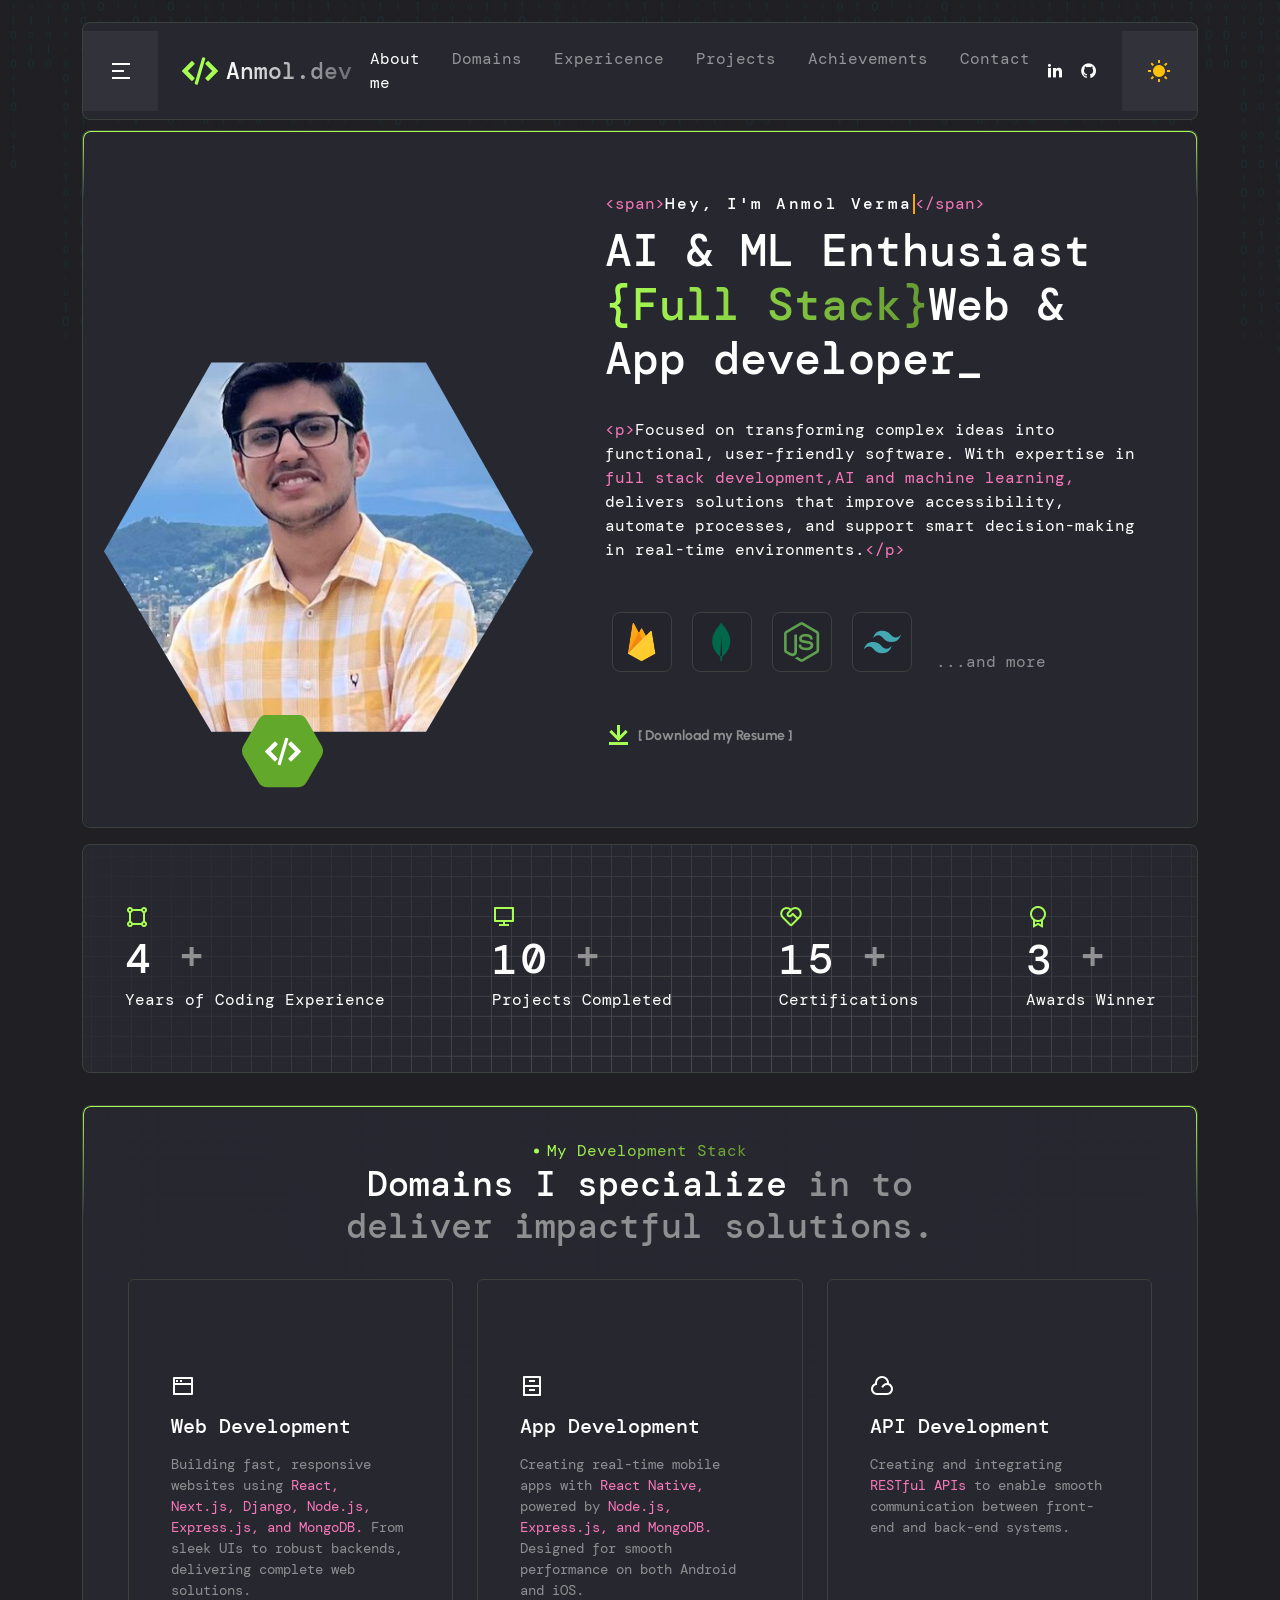
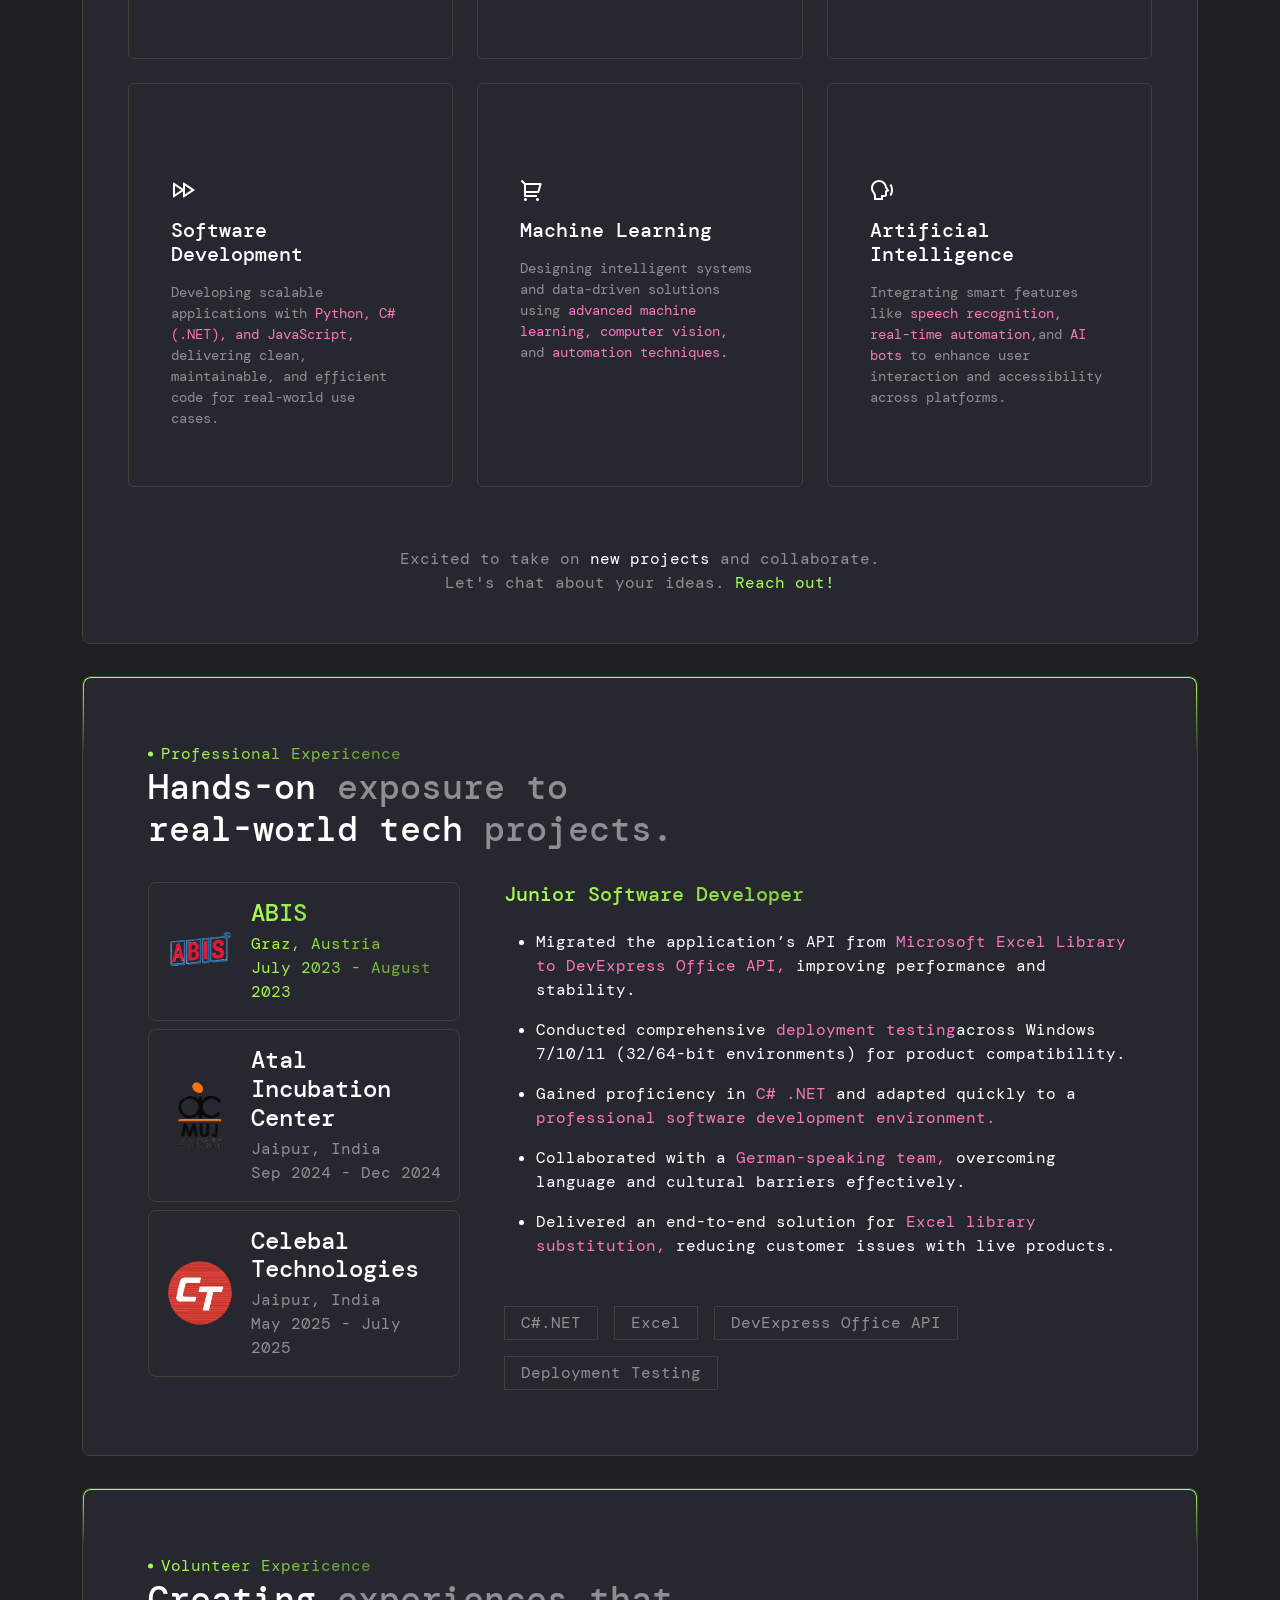
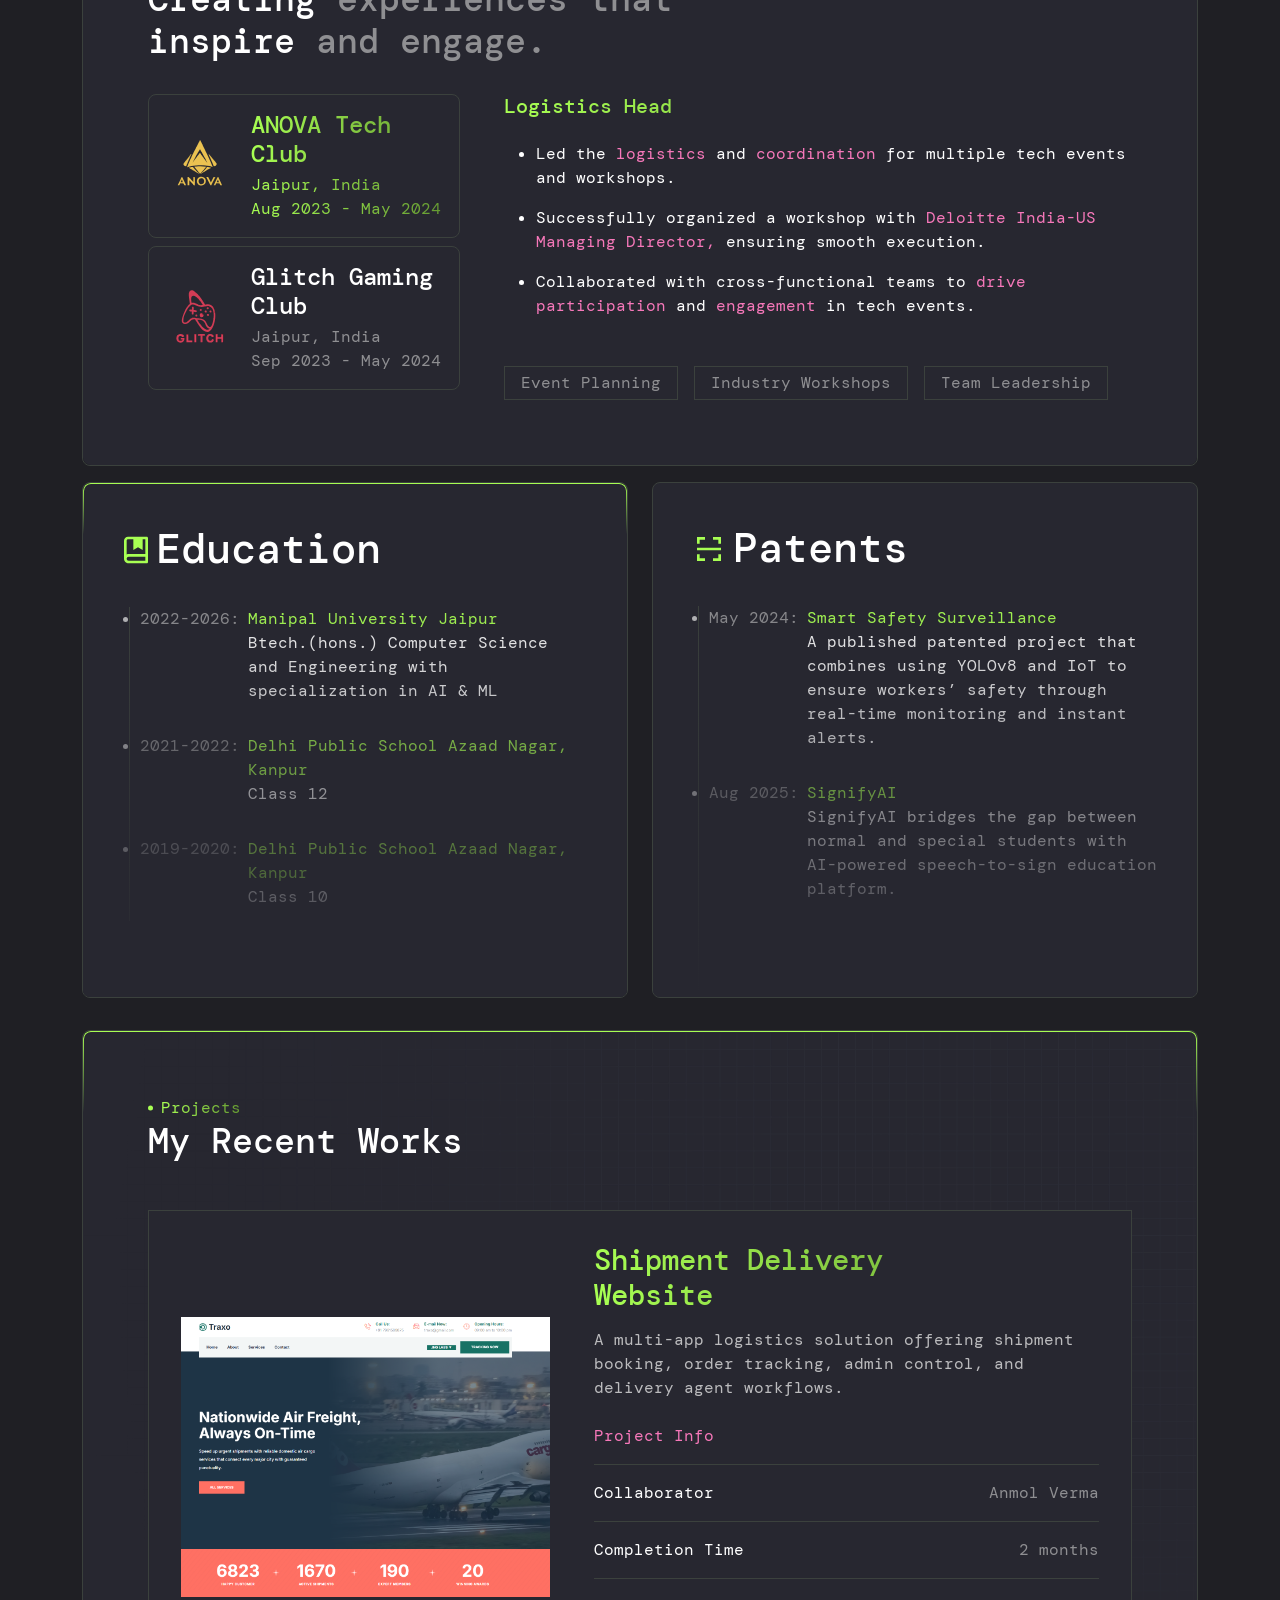
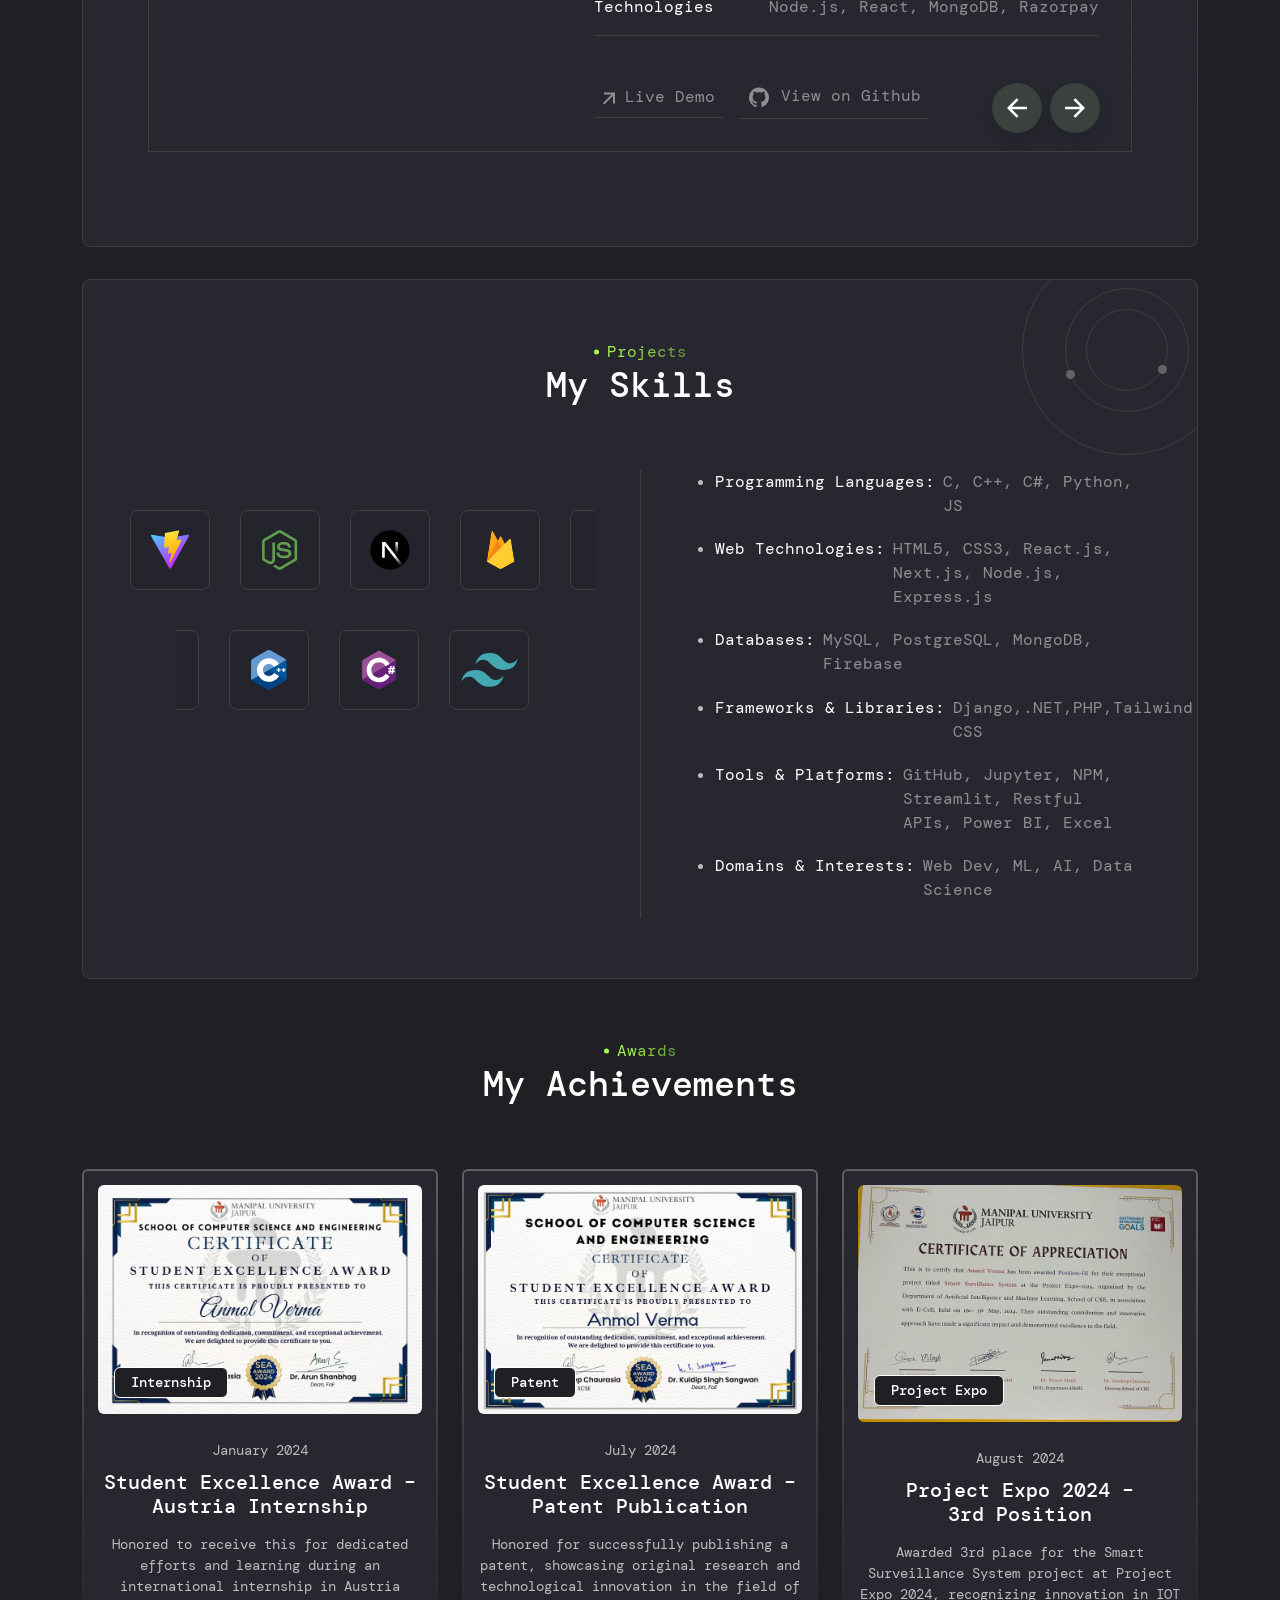
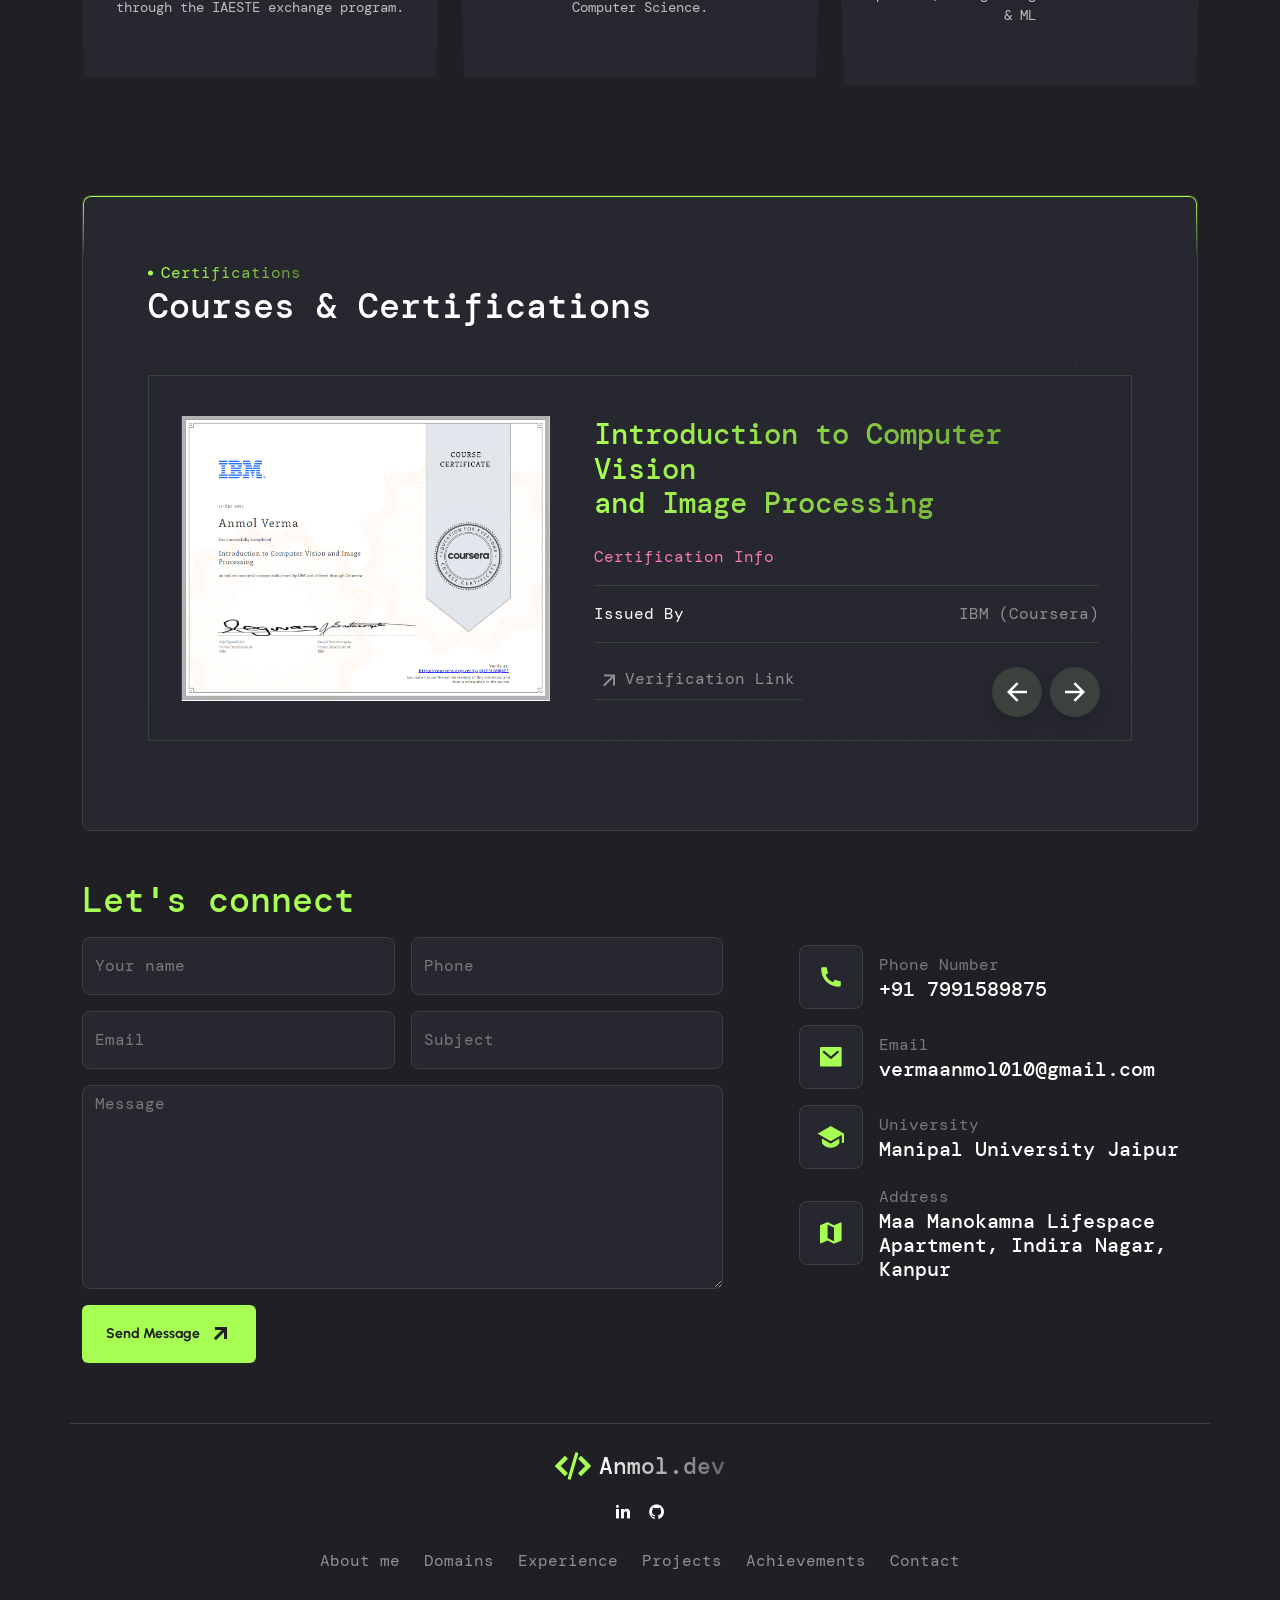
==== index.html @ f831ccb3 "3rd commit" ====
<!doctype html>
<html lang="en" data-bs-theme="dark">

<head>
    <meta charset="UTF-8" />
    <meta name="viewport" content="width=device-width, initial-scale=1.0" />
    <meta http-equiv="x-ua-compatible" content="ie=edge" />
    <title>Anmol-Software Developer</title>
    <script src="assets/js/vendors/color-modes.js"></script>
    <!-- Favicon icon-->
    <link rel="shortcut icon" type="image/x-icon" href="assets/imgs/home-page-2/template/favicon.svg" />
    <!-- Libs CSS -->
    <link rel="stylesheet" href="assets/css/vendors/bootstrap.min.css" />
    <link rel="stylesheet" href="assets/css/vendors/swiper-bundle.min.css" />
    <link rel="stylesheet" href="assets/css/vendors/aos.css" />
    <link rel="stylesheet" href="assets/css/vendors/odometer.css" />
    <link rel="stylesheet" href="assets/css/vendors/carouselTicker.css" />
    <link rel="stylesheet" href="assets/css/vendors/magnific-popup.css" />
    <link rel="stylesheet" href="assets/fonts/remixicon/remixicon.css" />
    <link rel="stylesheet" href="assets/fonts/satoshi/satoshi.css" />
    <!-- Fonts -->
    <link rel="preconnect" href="https://fonts.googleapis.com" />
    <link rel="preconnect" href="https://fonts.gstatic.com" crossorigin />
    <link
        href="https://fonts.googleapis.com/css2?family=DM+Mono:wght@300;400;500&family=Playfair+Display:wght@400..900&family=Urbanist:wght@100..900&display=swap"
        rel="stylesheet" />
    <!-- Main CSS -->
    <link rel="stylesheet" href="assets/css/main.css" />

</head>

<body class="home-page-2">
    <!-- prettier-ignore -->
    <!--Preloader-->
    <div id="preloader">
        <div class="loader-cover">
            <div class="loader-container">
                <div class="loader-icon-2"></div>
            </div>
        </div>
    </div>
    <!--Preloader-end -->

    <!-- Navbar -->
    <header>
        <div class="container position-relative">
            <div class="position-relative">
                <nav class="navbar navbar-expand-lg navbar-home-2 flex-nowrap z-999 p-0 border border-1 rounded-3">
                    <a href="#"
                        class="navbar-menu p-4 text-center square-100 menu-tigger icon_80 icon-shape d-none d-md-flex"
                        data-bs-target=".offCanvas__info">
                        <i class="ri-menu-2-line"></i>
                    </a>
                    <div class="container py-3 px-4">
                        <a class="navbar-brand d-flex main-logo align-items-center" href="index-2.html">
                            <img src="assets/imgs/home-page-2/template/favicon.svg" alt="zelio" />
                            <span class="fs-4 ms-2">Anmol.dev</span>
                        </a>
                        <div class="d-none d-lg-flex">
                            <div class="collapse navbar-collapse" id="navbarSupportedContent">
                                <ul class="navbar-nav me-auto mb-2 mb-lg-0">
                                    <li class="nav-item">
                                        <a class="nav-link active" href="#about">About me</a>
                                    </li>
                                    <li class="nav-item">
                                        <a class="nav-link" href="#domains">Domains</a>
                                    </li>

                                    <li class="nav-item">
                                        <a class="nav-link" href="#experience">Expericence</a>
                                    </li>
                                    <li class="nav-item">
                                        <a class="nav-link" href="#projects">Projects</a>
                                    </li>

                                    <li class="nav-item">
                                        <a class="nav-link" href="#awards">Achievements</a>
                                    </li>
                                    <li class="nav-item">
                                        <a class="nav-link" href="#contact">Contact</a>
                                    </li>
                                </ul>
                            </div>
                        </div>
                        <div class="navbar-social d-flex align-items-center pe-5 pe-lg-0 me-5 me-lg-0">
                            <div class="d-md-flex d-none gap-3">

                                <a href="https://www.linkedin.com/in/anmol-verma-1914a724b/">
                                    <i class="ri-linkedin-fill fs-18"></i>
                                </a>
                                <a href="https://github.com/AnmolVerma06">
                                    <i class="ri-github-fill fs-18"></i>
                                </a>
                            </div>
                            <div class="burger-icon burger-icon-white border rounded-3">
                                <span class="burger-icon-top"></span>
                                <span class="burger-icon-mid"></span>
                                <span class="burger-icon-bottom"></span>
                            </div>
                        </div>
                    </div>
                    <div
                        class="dark-light-switcher pe-10 pe-lg-0 pe-0 ps-md-5 ps-0 ps-lg-4 pe-lg-4 d-flex justify-content-center align-items-center icon_80 @@classList">
                        <i class="ri-sun-fill text-warning"></i>
                        <i class="ri-contrast-2-line text-white"></i>
                    </div>

                </nav>
            </div>
            <!-- offCanvas-menu -->
            <div class="offCanvas__info style-2">
                <div class="offCanvas__close-icon menu-close">
                    <button title="Close"><i class="ri-close-line"></i></button>
                </div>
                <div class="offCanvas__logo mb-5">
                    <h3 class="mb-0">Get in touch</h3>
                </div>
                <div class="offCanvas__side-info mb-30">
                    <div class="contact-list mb-30">
                        <p class="fs-6 fw-medium text-200 mb-5">I'm always excited to take on new projects and
                            collaborate with innovative minds.</p>
                        <div class="mb-3">
                            <span class="text-400 fs-5">Phone Number</span>
                            <p class="mb-0">+91 7991589875</p>
                        </div>
                        <div class="mb-3">
                            <span class="text-400 fs-5">Email</span>
                            <p class="mb-0">vermaanmol010@gmail.com</p>
                        </div>
                        <div class="mb-3">
                            <span class="text-400 fs-5">University</span>
                            <p class="mb-0">Manipal University Jaipur</p>
                        </div>
                        <div class="mb-3">
                            <span class="text-400 fs-5">Address</span>
                            <p class="mb-0">Maa Manokamna Lifespace Apartment, Indira Nagar Kanpur, 208017</p>
                        </div>
                    </div>

                    <div class="contact-list">
                        <p class="text-400 fs-5 mb-2">Social</p>
                        <div class="d-md-flex d-none gap-3">
                            <a href="https://www.linkedin.com/in/anmol-verma-1914a724b/">
                                <i class="ri-linkedin-fill fs-18"></i>
                            </a>
                            <a href="https://github.com/AnmolVerma06">
                                <i class="ri-github-fill fs-18"></i>
                            </a>
                        </div>
                    </div>
                </div>
            </div>
            <!--
            <div class="offCanvas__overly"></div>
            <div class="mobile-header-active mobile-header-wrapper-style perfect-scrollbar button-bg-2">
                <div class="mobile-header-wrapper-inner">
                    <div class="mobile-header-logo">
                        <a class="d-flex main-logo align-items-center d-inline-flex" href="index.html">
                            <img src="assets/imgs/footer-1/logo.svg" alt="zelio" />
                            <span class="fs-4 ms-2 text-dark">william.design</span>
                        </a>
                        <div class="burger-icon burger-icon-white border rounded-3">
                            <span class="burger-icon-top"></span>
                            <span class="burger-icon-mid"></span>
                            <span class="burger-icon-bottom"></span>
                        </div>
                    </div>
                    
        <div class="mobile-header-content-area">
            <div class="perfect-scroll">
                <div class="mobile-menu-wrap mobile-header-border">
                    <nav>
                        <ul class="mobile-menu font-heading ps-0">
                            <li class="nav-item has-children">
                                <a class="nav-link active" href="#">Home</a>
                                <ul class="sub-menu">
                                    <li><a href="index.html">Landing page</a></li>
                                    <li><a href="index-1.html">Home 1 - Designer</a></li>
                                    <li><a href="index-2.html">Home 2 - Developer</a></li>
                                    <li><a href="index-3.html">Home 3 - Author</a></li>
                                </ul>
                            </li>

                            <li class="nav-item">
                                <a class="nav-link" href="services.html">Services</a>
                            </li>
                            <li class="nav-item">
                                <a class="nav-link" href="work.html">Portfolio</a>
                            </li>

                            <li class="nav-item">
                                <a class="nav-link" href="pricing.html">Pricing</a>
                            </li>

                            <li class="nav-item">
                                <a class="nav-link" href="blog-list.html">Blog</a>
                            </li>
                            <li class="nav-item">
                                <a class="nav-link" href="#contact">Contact</a>
                            </li>
                        </ul>
                    </nav>
                </div>
            </div>
        </div>
    </div>
</div>-->

                </div>
    </header>

    <main>
        <!-- prettier-ignore -->
        <!--Home 2 Section 1-->
        <section id="about" class="section-hero-2 position-relative pt-130 pb-3">
            <div class="container hero-2">
                <div class="border border-1 rounded-3">
                    <div class="box-linear-animation position-relative z-1">
                        <div class="row align-items-end py-60">
                            <div class="col-lg-5 ps-lg-5 text-lg-start text-center">
                                <div class="position-relative mb-lg-0 mb-5">
                                    <img src="assets/imgs/home-page-2/hero-1/people.png" alt="zelio"
                                        class="hexagon-img" />
                                    <div class="position-absolute end-0 top-100 translate-middle-y icon-decorate">
                                        <img src="assets/imgs/home-page-2/hero-1/icon.svg" alt="zelio" />
                                    </div>
                                </div>
                            </div>
                            <div class="col-lg-6 mx-lg-auto col-md-12">
                                <div class="p-lg-0 p-md-8 p-3">
                                    <div class="text-secondary-2 d-flex align-items-center">
                                        &lt;span&gt;
                                        <div class="text-dark">
                                            <div class="typewriter">
                                                <h1 class="fs-6 fw-medium">Hey, I'm Anmol Verma</h1>
                                            </div>
                                        </div>
                                        &lt;/span&gt;
                                    </div>
                                    <h1 class="fs-45 my-2">AI & ML Enthusiast <span class="text-linear-4">{Full
                                            Stack}</span>Web & App developer<span class="flicker">_</span></h1>
                                    <br>
                                    <p class="mb-6 text-secondary-2">&lt;p&gt;<span class="text-dark">Focused on
                                            transforming complex ideas into functional, user-friendly software. With
                                            expertise in</span> <span class="text-secondary-2">full stack
                                            development,</span>AI <span class="text-secondary-2"> and machine
                                            learning,</span><span class="text-dark"> delivers solutions that improve
                                            accessibility, automate processes, and support smart decision-making in
                                            real-time environments.</span>&lt;/p&gt;</p>
                                    <div class="row">
                                        <div class="col-7">
                                            <!-- Carausel Scroll -->
                                            <div
                                                class="carouselTicker carouselTicker-left position-relative z-1 mt-lg-0 mt-8">
                                                <ul class="carouselTicker__list ">
                                                    <li class="carouselTicker__item">
                                                        <a href="#" class="brand-logo icon_60 icon-shape rounded-3">
                                                            <img src="assets/imgs/home-page-2/hero-1/icon-1.svg"
                                                                alt="brand" />
                                                        </a>
                                                    </li>
                                                    <li class="carouselTicker__item">
                                                        <a href="#" class="brand-logo icon_60 icon-shape rounded-3">
                                                            <img src="assets/imgs/home-page-2/hero-1/icon-2.svg"
                                                                alt="brand" />
                                                        </a>
                                                    </li>
                                                    <li class="carouselTicker__item">
                                                        <a href="#" class="brand-logo icon_60 icon-shape rounded-3">
                                                            <img src="assets/imgs/home-page-2/hero-1/icon-3.svg"
                                                                alt="brand" />
                                                        </a>
                                                    </li>
                                                    <li class="carouselTicker__item">
                                                        <a href="#" class="brand-logo icon_60 icon-shape rounded-3">
                                                            <img src="assets/imgs/home-page-2/hero-1/icon-4.svg"
                                                                alt="brand" />
                                                        </a>
                                                    </li>
                                                    <li class="carouselTicker__item">
                                                        <a href="#" class="brand-logo icon_60 icon-shape rounded-3">
                                                            <img src="assets/imgs/home-page-2/hero-1/icon-5.svg"
                                                                alt="brand" />
                                                        </a>
                                                    </li>
                                                </ul>
                                            </div>
                                        </div>
                                        <div class="col-5 d-flex align-items-end">
                                            <span class="fs-6 text-300 mb-2">...and more</span>
                                        </div>
                                    </div>
                                    <a href="/Resume-SoftwareDev.pdf" class="btn me-2 text-300 ps-0 mt-4" target="_blank">
                                        <i class="ri-download-line text-primary-2"></i>
                                        [ Download my Resume ]
                                    </a>
                                </div>
                            </div>
                        </div>
                    </div>
                </div>
            </div>
            <div class="background position-absolute top-0 start-0 w-100 h-100">
                <img class="bg-w" src="assets/imgs/home-page-2/hero-1/bg.png" alt="zelio" />
                <img class="bg-d" src="assets/imgs/home-page-2/hero-1/bg-dark.png" alt="zelio" />
            </div>
        </section>

        <!--Static 2-->
        <div class="section-static-1 z-0">
            <div class="container position-relative z-1">
                <div class="bg-3 py-60 border border-1 rounded-3 position-relative overflow-hidden">
                    <div class="inner">
                        <div class="row align-items-center justify-content-lg-around justify-content-center">
                            <div class="col-lg-auto col-md-6 text-center text-lg-start">
                                <div class="counter-item-cover counter-item">
                                    <div class="content mx-auto">
                                        <i class="ri-shape-line text-primary-2"></i>
                                        <h2 class="text-300 my-0 fs-50">
                                            <span class="odometer text-dark fw-medium" data-count="4"></span>
                                            <span class="fs-50 text-300 mb-0">+</span>
                                        </h2>
                                        <p class="fs-6 mb-0 text-dark">Years of Coding Experience</p>
                                    </div>
                                </div>
                            </div>
                            <div class="col-lg-auto col-md-6 text-center text-lg-start">
                                <div class="counter-item-cover counter-item">
                                    <div class="content mx-auto">
                                        <i class="ri-computer-line text-primary-2"></i>
                                        <h2 class="text-300 my-0 fs-50">
                                            <span class="odometer text-dark fw-medium" data-count="10"></span>
                                            <span class="fs-50 text-300 mb-0">+</span>
                                        </h2>
                                        <p class="fs-6 mb-0 text-dark">Projects Completed</p>
                                    </div>
                                </div>
                            </div>
                            <div class="col-lg-auto col-md-6 text-center text-lg-start">
                                <div class="counter-item-cover counter-item">
                                    <div class="content mx-auto">
                                        <i class="ri-service-line text-primary-2"></i>
                                        <h2 class="text-300 my-0 fs-50">
                                            <span class="odometer text-dark fw-medium" data-count="15"></span>
                                            <span class="fs-50 text-300 mb-0">+</span>
                                        </h2>
                                        <p class="fs-6 mb-0 text-dark">Certifications</p>
                                    </div>
                                </div>
                            </div>
                            <div class="col-lg-auto col-md-6 text-center text-lg-start">
                                <div class="counter-item-cover counter-item">
                                    <div class="content mx-auto">
                                        <i class="ri-award-line text-primary-2"></i>
                                        <h2 class="text-300 my-0 fs-50">
                                            <span class="odometer text-dark fw-medium" data-count="3"></span>
                                            <span class="fs-50 text-300 mb-0">+</span>
                                        </h2>
                                        <p class="fs-6 mb-0 text-dark">Awards Winner</p>
                                    </div>
                                </div>
                            </div>
                        </div>
                    </div>
                    <div class="background position-absolute top-0 start-0 w-100 h-100 filter-invert"
                        data-background="assets/imgs/home-page-2/static/bg.png"></div>
                </div>
            </div>
        </div>

        <!-- coporation 
<section class="section-coporation">
    <div class="container pt-5">
        <div class="row">
            <div class="col-lg-8">
                <div class="rounded-3 border border-1 position-relative overflow-hidden">
                    <div class="box-linear-animation">
                        <div class="p-lg-8 p-md-6 p-3">
                            <div class="d-flex align-items-center">
                                <svg class="text-primary-2 me-2" xmlns="http://www.w3.org/2000/svg" width="5" height="6" viewBox="0 0 5 6" fill="none">
                                    <circle cx="2.5" cy="3" r="2.5" fill="#A8FF53" />
                                </svg>
                                <span class="text-linear-4 d-flex align-items-center"> Cooperation </span>
                            </div>
                            <h3 class="fw-medium">
                                More than +168 <span class="text-300">companies <br /></span> trusted <span class="text-300">worldwide_</span>
                            </h3>
                            <div class="my-5 border border-1 rounded-2 p-3">
                                
                                <div class="carouselTicker carouselTicker-left position-relative z-1">
                                    <ul class="carouselTicker__list m-0">
                                        <li class="carouselTicker__item">
                                            <svg xmlns="http://www.w3.org/2000/svg" width="70" height="29" viewBox="0 0 70 29" fill="none">
                                                <path
                                                    d="M4.87461 11.1705C4.87461 10.4284 5.49116 10.1429 6.51233 10.1429C7.97664 10.1429 9.82629 10.5806 11.2906 11.3608V6.88882C9.69142 6.26083 8.11151 6.01344 6.51233 6.01344C2.60108 6.01344 0 8.03061 0 11.3989C0 16.6512 7.32155 15.8138 7.32155 18.0784C7.32155 18.9538 6.55086 19.2392 5.4719 19.2392C3.87272 19.2392 1.83039 18.5922 0.21194 17.7168V22.2459C2.00379 23.0071 3.81491 23.3306 5.4719 23.3306C9.47948 23.3306 12.2347 21.3706 12.2347 17.9642C12.2154 12.2933 4.87461 13.3019 4.87461 11.1705ZM17.8993 2.20747L13.1981 3.19702L13.1788 18.44C13.1788 21.2564 15.3175 23.3306 18.169 23.3306C19.7489 23.3306 20.905 23.0452 21.5408 22.7027V18.8396C20.9242 19.087 17.88 19.9624 17.88 17.1459V10.3903H21.5408V6.33695H17.88L17.8993 2.20747ZM27.5329 7.74516L27.2246 6.33695H23.0629V22.9881H27.8797V11.7034C29.0165 10.2381 30.9432 10.5045 31.5405 10.7138V6.33695C30.9239 6.10859 28.6697 5.68994 27.5329 7.74516ZM32.7158 6.33695H37.5518V22.9881H32.7158V6.33695ZM32.7158 4.89068L37.5518 3.86307V0L32.7158 1.00858V4.89068ZM47.6094 6.01344C45.7212 6.01344 44.5073 6.88882 43.833 7.49778L43.5825 6.31792H39.3437V28.5068L44.1605 27.4982L44.1798 22.1127C44.8734 22.6075 45.8946 23.3116 47.5901 23.3116C51.0389 23.3116 54.1795 20.5713 54.1795 14.5388C54.1602 9.02017 50.9811 6.01344 47.6094 6.01344ZM46.4533 19.125C45.3166 19.125 44.6422 18.7254 44.1798 18.2306L44.1605 11.1705C44.6615 10.6187 45.3551 10.2381 46.4533 10.2381C48.2066 10.2381 49.4205 12.1791 49.4205 14.672C49.4205 17.222 48.2259 19.125 46.4533 19.125ZM69.3621 14.7291C69.3621 9.85748 66.9729 6.01344 62.4066 6.01344C57.821 6.01344 55.0465 9.85748 55.0465 14.6911C55.0465 20.4191 58.3219 23.3116 63.0231 23.3116C65.3159 23.3116 67.05 22.7978 68.3602 22.0747V18.2687C67.05 18.9157 65.5472 19.3153 63.6397 19.3153C61.7708 19.3153 60.1138 18.6683 59.9019 16.4228H69.3235C69.3235 16.1754 69.3621 15.1859 69.3621 14.7291ZM59.8441 12.9213C59.8441 10.7709 61.1735 9.87651 62.3873 9.87651C63.5626 9.87651 64.815 10.7709 64.815 12.9213H59.8441Z"
                                                    fill="#607B96"
                                                />
                                            </svg>
                                        </li>
                                        <li class="carouselTicker__item">
                                            <svg xmlns="http://www.w3.org/2000/svg" width="82" height="27" viewBox="0 0 82 27" fill="none">
                                                <path d="M20.1603 9.55189H10.5918V12.3912H17.3779C17.0428 16.373 13.73 18.0708 10.6032 18.0708C6.60306 18.0708 3.1121 14.9233 3.1121 10.5115C3.1121 6.21388 6.43984 2.90391 10.6122 2.90391C13.8313 2.90391 15.7279 4.95618 15.7279 4.95618L17.7161 2.89756C17.7161 2.89756 15.1644 0.0566406 10.5106 0.0566406C4.58445 0.0566406 0 5.05836 0 10.4608C0 15.7549 4.31229 20.9166 10.6617 20.9166C16.2457 20.9166 20.3334 17.0911 20.3334 11.4345C20.3334 10.2409 20.16 9.55123 20.16 9.55123L20.1603 9.55189Z" fill="#607B96" />
                                                <path d="M27.9974 7.49609C24.0711 7.49609 21.2573 10.5658 21.2573 14.1457C21.2573 17.7785 23.9867 20.905 28.0434 20.905C31.7158 20.905 34.7248 18.098 34.7248 14.2236C34.7248 9.78311 31.2248 7.49609 27.9974 7.49609ZM28.0364 10.1297C29.9671 10.1297 31.7967 11.6906 31.7967 14.206C31.7967 16.6681 29.9749 18.2734 28.0275 18.2734C25.8878 18.2734 24.1998 16.5598 24.1998 14.1865C24.1998 11.864 25.867 10.1297 28.0364 10.1297Z" fill="#607B96" />
                                                <path d="M42.6563 7.49609C38.7303 7.49609 35.9165 10.5658 35.9165 14.1457C35.9165 17.7785 38.6456 20.905 42.7026 20.905C46.3751 20.905 49.3837 18.098 49.3837 14.2236C49.3837 9.78311 45.8841 7.49609 42.6563 7.49609ZM42.6956 10.1297C44.6261 10.1297 46.4559 11.6906 46.4559 14.206C46.4559 16.6681 44.6341 18.2734 42.6866 18.2734C40.547 18.2734 38.859 16.5598 38.859 14.1865C38.859 11.864 40.5259 10.1297 42.6956 10.1297Z" fill="#607B96" />
                                                <path d="M57.0335 7.50293C53.4298 7.50293 50.5972 10.6594 50.5972 14.2023C50.5972 18.2377 53.8811 20.9138 56.9715 20.9138C58.8821 20.9138 59.8983 20.1554 60.6484 19.2845V20.6068C60.6484 22.9196 59.2441 24.3048 57.1242 24.3048C55.0762 24.3048 54.0492 22.7823 53.692 21.9181L51.1153 22.9953C52.0296 24.9281 53.8696 26.9439 57.1453 26.9439C60.7286 26.9439 63.4593 24.6869 63.4593 19.9535V7.90608H60.6484V9.04174C59.784 8.11048 58.602 7.50319 57.0335 7.50319V7.50293ZM57.2945 10.1311C59.0613 10.1311 60.8755 11.6399 60.8755 14.2164C60.8755 16.8353 59.0652 18.2786 57.2552 18.2786C55.334 18.2786 53.5463 16.7183 53.5463 14.2413C53.5463 11.6674 55.403 10.1311 57.2945 10.1311Z" fill="#607B96" />
                                                <path d="M75.9577 7.48633C72.5584 7.48633 69.7041 10.1912 69.7041 14.1818C69.7041 18.4051 72.8855 20.9097 76.2845 20.9097C79.1209 20.9097 80.8619 19.3578 81.9008 17.9671L79.5832 16.4251C78.982 17.3586 77.9763 18.2706 76.2985 18.2706C74.4138 18.2706 73.5471 17.2384 73.0101 16.2389L81.9998 12.5086L81.5331 11.4154C80.6649 9.27464 78.6389 7.48699 75.958 7.48699L75.9577 7.48633ZM76.0749 10.065C77.2997 10.065 78.1814 10.7161 78.5558 11.4972L72.5523 14.0065C72.2936 12.0636 74.1339 10.065 76.0749 10.065Z" fill="#607B96" />
                                                <path d="M65.4185 20.5117H68.3715V0.75H65.4185V20.5117Z" fill="#607B96" />
                                            </svg>
                                        </li>
                                        <li class="carouselTicker__item">
                                            <svg xmlns="http://www.w3.org/2000/svg" width="106" height="17" viewBox="0 0 106 17" fill="none">
                                                <path
                                                    fill-rule="evenodd"
                                                    clip-rule="evenodd"
                                                    d="M58.1252 7.94734C58.1252 7.94734 57.0947 7.30966 56.4563 7.06293C56.4563 7.06293 54.4825 6.14806 54.0908 5.71279C54.0908 5.71279 53.3221 4.98768 53.7718 4.14627C53.7718 4.14627 53.9605 3.59524 54.7735 3.59524C54.7735 3.59524 55.8319 3.65343 55.8319 4.52331V5.75047H59.6249L59.6177 3.94323C59.6177 3.94323 59.9094 0.982882 55.1499 0.853224C55.1499 0.853224 51.4071 0.607128 50.3335 2.62344C50.3335 2.62344 49.912 3.07263 49.912 4.63906V5.77096C49.912 5.77096 49.8691 7.07753 50.5364 7.91823C50.5364 7.91823 50.9136 8.46934 51.8424 9.07857C51.8424 9.07857 53.7282 10.0947 54.8594 10.6755C54.8594 10.6755 56.0026 11.3278 55.8517 12.365C55.8517 12.365 55.7591 13.4307 54.6558 13.3871C54.6558 13.3871 53.6469 13.3414 53.6469 12.2969V11.0704H49.6052V12.8526C49.6052 12.8526 49.4914 16.2601 54.6861 16.2601C54.6861 16.2601 59.6475 16.3613 59.8796 12.7626V11.3125C59.8796 11.3125 60.0544 9.10765 58.1252 7.94734Z"
                                                    fill="#607B96"
                                                />
                                                <path fill-rule="evenodd" clip-rule="evenodd" d="M38.707 1.27637L37.437 9.23578H37.1401L35.9266 1.34766H29.5905L29.2734 15.7609H33.0248L33.0697 4.90097H33.3646L35.3532 15.7586H39.2998L41.264 4.90508H41.5252L41.6157 15.7609H45.3867L44.9812 1.27637H38.707Z" fill="#607B96" />
                                                <path fill-rule="evenodd" clip-rule="evenodd" d="M16.3758 1.33594L13.8799 15.7443H17.9182L19.3965 4.57253H19.7288L21.2067 15.7443H25.2446L22.7492 1.33594H16.3758Z" fill="#607B96" />
                                                <path fill-rule="evenodd" clip-rule="evenodd" d="M101.117 7.7482V9.87433H102.152V12.156C102.152 13.2706 101.199 13.2911 101.199 13.2911C100.04 13.2911 100.084 12.2314 100.084 12.2314V4.33936C100.084 3.52635 101.112 3.48274 101.112 3.48274C102.1 3.48274 102.107 4.45248 102.107 4.45248V5.65252H105.909C106.033 3.31072 105.566 2.74378 105.566 2.74378C104.623 0.625534 101.055 0.74136 101.055 0.74136C95.5718 0.74136 96.1797 4.94863 96.1797 4.94863V12.5793C96.2975 16.5253 101.7 16.1251 101.792 16.1198C104.196 15.8538 104.922 15.0904 104.922 15.0904C105.59 14.5943 105.762 13.9076 105.762 13.9076C105.952 13.5074 106 12.2314 106 12.2314V7.7482H101.117Z" fill="#607B96" />
                                                <path fill-rule="evenodd" clip-rule="evenodd" d="M88.513 10.093H88.3478L84.4879 1.27923H79.8726V15.7628H83.6293L83.4041 6.94997H83.5716L87.5693 15.7628H92.0468V1.27832H88.2422L88.513 10.093Z" fill="#607B96" />
                                                <path fill-rule="evenodd" clip-rule="evenodd" d="M70.6993 12.1537C70.6993 12.1537 70.7542 13.3424 69.6522 13.3424C69.6522 13.3424 68.4925 13.4046 68.4925 12.1834L68.4813 1.28809H64.3594V12.0968C64.3594 12.0968 63.9366 16.1876 69.7097 16.1876C69.7097 16.1876 74.7265 16.2472 74.7265 12.284V1.28878H70.6993V12.1537Z" fill="#607B96" />
                                                <path
                                                    fill-rule="evenodd"
                                                    clip-rule="evenodd"
                                                    d="M8.51902 7.94724C8.51902 7.94724 7.48907 7.30956 6.85066 7.06284C6.85066 7.06284 4.87739 6.14931 4.48648 5.71269C4.48648 5.71269 3.71711 4.98701 4.16769 4.14685C4.16769 4.14685 4.35544 3.59577 5.1678 3.59577C5.1678 3.59577 6.22688 3.65337 6.22688 4.52321V5.75037H10.0213L10.0134 3.94246C10.0134 3.94246 10.3038 0.982766 5.54555 0.853129C5.54555 0.853129 5.18697 0.829951 4.66115 0.856468C4.66115 0.856468 1.77889 1.01124 0.748227 2.59226C0.742932 2.6035 0.734396 2.61275 0.728469 2.62334C0.728469 2.62334 0.307645 3.07185 0.307645 4.63896V5.77082C0.307645 5.77082 0.264057 7.07673 0.932182 7.91818C0.932182 7.91818 1.30859 8.46921 2.23804 9.07847C2.23804 9.07847 4.12264 10.0939 5.25447 10.6747C5.25447 10.6747 6.39811 11.327 6.24743 12.3649C6.24743 12.3649 6.15409 13.4307 5.05138 13.387C5.05138 13.387 4.04262 13.3413 4.04262 12.2968V11.0697H0.000197613V12.8525C0.000197613 12.8525 -0.113021 16.26 5.08051 16.26C5.08051 16.26 10.0418 16.3611 10.2746 12.7625V11.3131C10.2746 11.3131 10.4486 9.10756 8.51902 7.94724Z"
                                                    fill="#607B96"
                                                />
                                            </svg>
                                        </li>
                                        <li class="carouselTicker__item">
                                            <svg xmlns="http://www.w3.org/2000/svg" width="113" height="27" viewBox="0 0 113 27" fill="none">
                                                <path d="M29.4665 18.7916C29.4665 19.1072 29.3404 19.4107 29.1175 19.6338L23.7611 24.9696C23.6944 25.0367 23.6091 25.0824 23.5163 25.101C23.4234 25.1197 23.327 25.1103 23.2395 25.0742C23.1519 25.0381 23.0772 24.9769 23.0247 24.8983C22.9722 24.8197 22.9444 24.7273 22.9448 24.6329V12.6859L29.3939 6.29883H29.4686L29.4665 18.7916Z" fill="#607B96" />
                                                <path d="M25.1895 2.03292C25.0999 1.94368 24.9783 1.89355 24.8516 1.89355C24.7248 1.89355 24.6032 1.94368 24.5136 2.03292L16.5491 9.96576H16.4381V18.9187L16.5491 19.1539L29.4634 6.2893L25.1895 2.03292ZM3.63379 18.7921C3.63379 19.1097 3.75991 19.4112 3.98389 19.6343L9.33928 24.9701C9.40591 25.0375 9.49122 25.0836 9.58428 25.1024C9.67734 25.1213 9.77393 25.112 9.86169 25.0759C9.94944 25.0397 10.0244 24.9783 10.0769 24.8995C10.1294 24.8207 10.1571 24.728 10.1565 24.6334V12.6864L3.70946 6.30035H3.6348L3.63379 18.7921Z" fill="#607B96" />
                                                <path
                                                    d="M8.58561 2.03292C8.49594 1.94368 8.37437 1.89355 8.24762 1.89355C8.12087 1.89355 7.9993 1.94368 7.90963 2.03292L3.63379 6.2903L16.5481 19.1549V9.96677L8.58662 2.03292H8.58561ZM37.4803 18.7921V6.87423H40.6685V8.47427C41.4051 7.26017 42.4745 6.65212 43.9243 6.65212C45.3742 6.65212 46.4668 7.27525 47.2467 8.56171C48.4958 7.25213 49.4543 6.65212 50.9475 6.65212C53.6454 6.65212 55.1628 8.1617 55.1628 10.9397V18.8021H51.7294V12.3387C51.7294 10.6723 51.3733 9.91752 50.0576 9.91752C48.7188 9.91752 47.9964 10.7386 47.9964 12.3387V18.8021H44.5297V12.3387C44.5297 10.6723 44.1736 9.91752 42.8569 9.91752C41.5191 9.91752 40.7967 10.7386 40.7967 12.3387V18.8021L37.4803 18.7921ZM59.4023 8.41899C60.0564 7.75919 60.8489 7.25155 61.7229 6.93241C62.5969 6.61326 63.531 6.4905 64.4582 6.57289C65.3854 6.65529 66.2829 6.94081 67.0864 7.40903C67.8899 7.87726 68.5796 8.5166 69.1062 9.28132C69.8114 10.3032 70.1982 11.5098 70.218 12.7497C70.218 14.5488 69.6147 16.0363 68.412 17.2373C67.8215 17.8408 67.1133 18.3176 66.331 18.6386C65.5486 18.9595 64.7087 19.1178 63.8628 19.1037C62.0336 19.1037 60.5636 18.4805 59.3357 17.1941C58.1905 16.0156 57.5576 14.4351 57.5741 12.795C57.571 11.9811 57.7311 11.1747 58.045 10.4233C58.359 9.6718 58.8204 8.99038 59.4023 8.41899ZM63.884 15.7709C65.4448 15.7709 66.716 14.4603 66.716 12.8382C66.716 11.1939 65.4448 9.88536 63.884 9.88536C62.3232 9.88536 61.0519 11.1949 61.0519 12.8382C61.0519 14.4603 62.3454 15.7709 63.884 15.7709ZM72.6273 18.7921V6.87423H75.972L75.9266 8.47427C76.6631 7.27424 77.7769 6.65212 79.3599 6.65212C81.8359 6.65212 83.4411 8.20693 83.4411 10.9397V18.8021H79.9189V12.3387C79.9189 10.6723 79.5627 9.91752 78.2017 9.91752C76.8195 9.91752 76.0839 10.7386 76.0839 12.3387V18.8021L72.6273 18.7921ZM98.5366 8.41899C99.1907 7.75884 99.9831 7.2509 100.857 6.93154C101.731 6.61219 102.666 6.48931 103.593 6.57172C104.521 6.65412 105.418 6.93977 106.222 7.40821C107.025 7.87664 107.715 8.51628 108.242 9.28132C108.947 10.3033 109.333 11.5099 109.352 12.7497C109.352 14.5488 108.75 16.0363 107.545 17.2373C106.955 17.8407 106.247 18.3175 105.465 18.6385C104.683 18.9594 103.843 19.1177 102.997 19.1037C101.169 19.1037 99.6969 18.4805 98.47 17.1941C97.3251 16.0155 96.6925 14.435 96.7095 12.795C96.7062 11.9811 96.8661 11.1748 97.1799 10.4234C97.4937 9.67192 97.9549 8.99047 98.5366 8.41899ZM103.019 15.7709C104.58 15.7709 105.851 14.4603 105.851 12.8382C105.851 11.1939 104.58 9.88536 103.019 9.88536C101.458 9.88536 100.187 11.1949 100.187 12.8382C100.187 14.4603 101.48 15.7709 103.019 15.7709ZM86.0996 18.7921V16.3036L91.0272 9.95169H86.0986V6.87423H94.9953V9.6954L90.6488 15.7156H95.0851V18.8021L86.0986 18.7921H86.0996Z"
                                                    fill="#607B96"
                                                />
                                            </svg>
                                        </li>
                                        <li class="list-inline-item">
                                            <svg xmlns="http://www.w3.org/2000/svg" width="57" height="19" viewBox="0 0 57 19" fill="none">
                                                <path d="M24.3191 18.297H19.7417L22.6027 0.713867H27.1805L24.3191 18.297Z" fill="#607B96" />
                                                <path d="M15.8906 0.713867L11.5261 12.807L11.0101 10.2027L11.0106 10.2037L9.46985 2.29746C9.46985 2.29746 9.28407 0.713867 7.29839 0.713867H0.0841857L0 1.01112C0 1.01112 2.20673 1.47016 4.78783 3.02177L8.76484 18.2966H13.5343L20.8172 0.713867H15.8906Z" fill="#607B96" />
                                                <path d="M51.896 18.2966H56.0992L52.4345 0.713867H48.7543C47.0545 0.713867 46.6406 2.0242 46.6406 2.0242L39.8145 18.2966H44.5854L45.5401 15.6854H51.3593L51.896 18.2966ZM46.8589 12.077L49.2646 5.49711L50.6177 12.077H46.8589Z" fill="#607B96" />
                                                <path d="M40.1722 4.94231L40.8249 1.16605C40.8249 1.16605 38.8092 0.399414 36.7078 0.399414C34.4362 0.399414 29.0421 1.39274 29.0421 6.2202C29.0421 10.7631 35.373 10.8195 35.373 13.2046C35.373 15.5896 29.6944 15.1635 27.8207 13.6589L27.1396 17.6064C27.1396 17.6064 29.1832 18.5997 32.307 18.5997C35.4304 18.5997 40.1435 16.9813 40.1435 12.58C40.1435 8.00839 33.7551 7.58274 33.7551 5.5956C33.7551 3.60752 38.2133 3.86291 40.1722 4.94231Z" fill="#607B96" />
                                                <path d="M11.0106 10.2037L9.46985 2.29746C9.46985 2.29746 9.28407 0.713867 7.29839 0.713867H0.0841857L0 1.01112C0 1.01112 3.46765 1.73025 6.79421 4.42241C9.97356 6.99605 11.0106 10.2037 11.0106 10.2037Z" fill="#607B96" />
                                            </svg>
                                        </li>
                                    </ul>
                                </div>
                                <div class="carouselTicker carouselTicker-right position-relative z-1">
                                    <ul class="carouselTicker__list m-0">
                                        <li class="carouselTicker__item">
                                            <svg xmlns="http://www.w3.org/2000/svg" width="94" height="28" viewBox="0 0 94 28" fill="none">
                                                <path
                                                    d="M12.4321 0C5.56619 0 0 5.56601 0 12.432C0 19.2986 5.56619 24.8644 12.4321 24.8644C19.2983 24.8644 24.8642 19.2986 24.8642 12.432C24.8642 5.56651 19.2986 0.000625788 12.432 0.000625788L12.4321 0ZM18.1334 17.9305C17.9101 18.2967 17.433 18.4115 17.0679 18.1883C14.1485 16.404 10.474 16.001 6.14649 16.9895C5.72948 17.0852 5.31381 16.8237 5.21881 16.4069C5.12334 15.9899 5.38358 15.5742 5.80163 15.4791C10.5374 14.3965 14.5995 14.8625 17.8764 16.8649C18.2416 17.089 18.3574 17.5655 18.1332 17.9307L18.1334 17.9305ZM19.655 14.5459C19.3739 15.0021 18.7774 15.1451 18.3218 14.8651C14.9808 12.8113 9.88623 12.2164 5.93361 13.4162C5.42099 13.571 4.87958 13.2822 4.724 12.7705C4.56961 12.2578 4.85865 11.7175 5.37037 11.5616C9.88535 10.1917 15.4981 10.8552 19.3357 13.2135C19.7915 13.4939 19.9355 14.0908 19.6549 14.546L19.655 14.5459H19.655ZM19.7857 11.0209C15.7783 8.64107 9.16815 8.4221 5.3426 9.58325C4.7283 9.76955 4.07866 9.4228 3.89249 8.80847C3.70633 8.19388 4.05282 7.54469 4.66758 7.35789C9.05904 6.02471 16.3593 6.28241 20.9724 9.02092C21.525 9.34877 21.7063 10.0625 21.3787 10.6142C21.0521 11.1667 20.3366 11.349 19.7858 11.0209H19.7857ZM33.8236 11.477C31.6771 10.9651 31.295 10.6059 31.295 9.85097C31.295 9.13776 31.9665 8.65771 32.9649 8.65771C33.9329 8.65771 34.8926 9.0223 35.8989 9.77262C35.9293 9.79527 35.9675 9.80435 36.005 9.79834C36.0426 9.79271 36.0758 9.77205 36.0978 9.74114L37.1459 8.26359C37.189 8.2027 37.1772 8.11885 37.1192 8.07248C35.9216 7.11152 34.573 6.6443 32.9967 6.6443C30.6791 6.6443 29.0601 8.03512 29.0601 10.0253C29.0601 12.1593 30.4567 12.9149 32.87 13.4982C34.924 13.9713 35.2707 14.3677 35.2707 15.0764C35.2707 15.8614 34.5696 16.3496 33.4415 16.3496C32.1886 16.3496 31.1666 15.9276 30.0233 14.9374C29.995 14.913 29.9561 14.9019 29.9202 14.904C29.8823 14.907 29.8477 14.9244 29.8237 14.9535L28.6485 16.3522C28.5992 16.4101 28.6054 16.4968 28.6625 16.547C29.9926 17.7345 31.6286 18.3616 33.394 18.3616C35.8915 18.3616 37.5053 16.9972 37.5053 14.8851C37.5098 13.1021 36.4424 12.1148 33.8281 11.4788L33.8236 11.477ZM43.1555 9.35997C42.073 9.35997 41.1851 9.78638 40.4529 10.66V9.67662C40.4529 9.5989 40.39 9.53582 40.3125 9.53582H38.3904C38.3128 9.53582 38.25 9.5989 38.25 9.67662V20.6032C38.25 20.6809 38.3128 20.7441 38.3904 20.7441H40.3125C40.39 20.7441 40.4529 20.6809 40.4529 20.6032V17.1542C41.1852 17.9761 42.0733 18.3776 43.1555 18.3776C45.167 18.3776 47.2032 16.8292 47.2032 13.8693C47.2062 10.9087 45.1693 9.35985 43.1578 9.35985L43.1555 9.35997ZM44.9682 13.8693C44.9682 15.3765 44.0397 16.4283 42.7103 16.4283C41.3961 16.4283 40.4047 15.3288 40.4047 13.8693C40.4047 12.4099 41.3961 11.3102 42.7103 11.3102C44.0182 11.3101 44.9683 12.3861 44.9683 13.8691L44.9682 13.8693ZM52.4221 9.35997C49.8317 9.35997 47.8023 11.3546 47.8023 13.9014C47.8023 16.4207 49.8178 18.3944 52.3904 18.3944C54.99 18.3944 57.0256 16.4064 57.0256 13.8693C57.0256 11.341 55.0036 9.36022 52.422 9.36022L52.4221 9.35997ZM52.4221 16.4434C51.0443 16.4434 50.0056 15.3363 50.0056 13.8686C50.0056 12.3945 51.0084 11.3249 52.3904 11.3249C53.7771 11.3249 54.8228 12.432 54.8228 13.9008C54.8228 15.3745 53.8133 16.4434 52.4223 16.4434H52.4221ZM62.5572 9.53582H60.4421V7.37328C60.4421 7.29594 60.3795 7.23261 60.3018 7.23261H58.3801C58.3023 7.23261 58.2392 7.29594 58.2392 7.37328V9.53582H57.3151C57.2377 9.53582 57.1751 9.5989 57.1751 9.67662V11.3285C57.1751 11.4059 57.2377 11.4694 57.3151 11.4694H58.2392V15.7436C58.2392 17.4708 59.0989 18.3466 60.7944 18.3466C61.4839 18.3466 62.0558 18.2042 62.5949 17.8986C62.6387 17.8741 62.6658 17.8268 62.6658 17.7766V16.2037C62.6658 16.1552 62.6406 16.1093 62.599 16.0838C62.5572 16.0575 62.5051 16.0562 62.4622 16.0774C62.0919 16.2637 61.734 16.3497 61.3339 16.3497C60.7172 16.3497 60.4421 16.0697 60.4421 15.4422V11.4702H62.5572C62.6348 11.4702 62.6973 11.4069 62.6973 11.3293V9.67756C62.7003 9.5999 62.6379 9.53657 62.5592 9.53657L62.5572 9.53582ZM69.9265 9.54427V9.27868C69.9265 8.49732 70.2261 8.14882 70.898 8.14882C71.2987 8.14882 71.6205 8.22842 71.981 8.3487C72.0254 8.36259 72.0717 8.35571 72.1077 8.32911C72.1449 8.30245 72.1658 8.2599 72.1658 8.21478V6.59524C72.1658 6.53329 72.126 6.47847 72.0664 6.46013C71.6855 6.34687 71.1983 6.23066 70.4688 6.23066C68.6936 6.23066 67.7552 7.23042 67.7552 9.12067V9.52743H66.8318C66.7543 9.52743 66.6908 9.59064 66.6908 9.66811V11.3285C66.6908 11.4059 66.7543 11.4694 66.8318 11.4694H67.7552V18.0622C67.7552 18.1398 67.8178 18.203 67.8954 18.203H69.8174C69.895 18.203 69.9583 18.1398 69.9583 18.0622V11.4698H71.7528L74.5018 18.0609C74.1897 18.7535 73.8828 18.8912 73.4639 18.8912C73.1253 18.8912 72.7687 18.7902 72.4041 18.5907C72.3698 18.5718 72.3291 18.5686 72.2922 18.5801C72.2555 18.593 72.2246 18.6203 72.209 18.656L71.5576 20.0851C71.5266 20.1528 71.5531 20.232 71.6182 20.2671C72.2982 20.6353 72.9121 20.7924 73.6709 20.7924C75.0901 20.7924 75.8745 20.1315 76.566 18.353L79.9005 9.73663C79.9173 9.6932 79.9122 9.64427 79.8857 9.60578C79.8592 9.56767 79.8166 9.54464 79.77 9.54464H77.7691C77.7091 9.54464 77.6555 9.58275 77.6359 9.63907L75.5862 15.4939L73.3411 9.63526C73.3207 9.58069 73.2681 9.54464 73.2099 9.54464H69.9261L69.9265 9.54427ZM65.654 9.53582H63.7319C63.6543 9.53582 63.591 9.5989 63.591 9.67662V18.0622C63.591 18.1398 63.6543 18.203 63.7319 18.203H65.654C65.7315 18.203 65.7948 18.1398 65.7948 18.0622V9.67731C65.7949 9.63982 65.7801 9.6039 65.7536 9.57737C65.7271 9.55103 65.6912 9.53619 65.6538 9.53632L65.654 9.53582ZM64.7038 5.71764C63.9424 5.71764 63.3245 6.33398 63.3245 7.0955C63.3245 7.85739 63.9426 8.47448 64.7038 8.47448C65.465 8.47448 66.0822 7.85739 66.0822 7.0955C66.0822 6.3341 65.4647 5.71764 64.7046 5.71764H64.7038ZM81.5417 12.2318C80.781 12.2318 80.1891 11.6209 80.1891 10.8791C80.1891 10.1373 80.7887 9.51942 81.5488 9.51942C82.3095 9.51942 82.9014 10.1301 82.9014 10.8714C82.9014 11.6132 82.3016 12.2318 81.5415 12.2318H81.5417ZM81.5491 9.65397C80.8562 9.65397 80.332 10.2047 80.332 10.8791C80.332 11.5532 80.8525 12.0966 81.5421 12.0966C82.2348 12.0966 82.7596 11.5462 82.7596 10.8714C82.7596 10.1973 82.2385 9.65397 81.5497 9.65397H81.5491H81.5491ZM81.849 11.0104L82.2315 11.5461H81.909L81.5645 11.0547H81.2684V11.5461H80.9983V10.1263H81.6315C81.9614 10.1263 82.1783 10.2952 82.1783 10.5792C82.1797 10.812 82.0447 10.9542 81.8502 11.0106H81.849V11.0104ZM81.6203 10.37H81.2682V10.819H81.6203C81.7961 10.819 81.9011 10.733 81.9011 10.5942C81.9011 10.4482 81.7957 10.37 81.6205 10.37H81.6203Z"
                                                    fill="#607B96"
                                                />
                                            </svg>
                                        </li>
                                        <li class="carouselTicker__item">
                                            <svg xmlns="http://www.w3.org/2000/svg" width="116" height="26" viewBox="0 0 116 26" fill="none">
                                                <g clip-path="url(#clip0_157_2642)">
                                                    <path
                                                        d="M40.1343 9.01273C40.1343 8.47161 39.7149 8.02798 39.129 8.02798C38.5415 8.02798 38.1229 8.47161 38.1229 9.01273V17.002C38.1229 17.5432 38.5423 17.9868 39.129 17.9868C39.7296 17.9868 40.1343 17.5432 40.1343 17.002V9.01273ZM50.0367 8.02798C49.4509 8.02798 49.0453 8.47161 49.0453 9.01273V12.4252L49.1016 15.4762L47.8859 12.6186L46.2948 9.37348C45.8052 8.36111 45.2471 8.02798 44.4507 8.02798C43.2773 8.02798 42.7608 8.76329 42.7608 9.81711V17.002C42.7608 17.5432 43.1656 17.9868 43.7522 17.9868C44.3389 17.9868 44.7436 17.5432 44.7436 17.002L44.7297 13.6318L44.6881 10.1779L45.9871 13.3401L47.5929 16.6413C48.0964 17.6959 48.6268 18.0006 49.437 18.0006C50.4847 18.0006 51.0289 17.3628 51.0289 16.1839V9.01273C51.0289 8.47161 50.6234 8.02798 50.0367 8.02798ZM58.4452 10.0674L60.7217 10.1218C61.2529 10.1356 61.6723 9.73342 61.6723 9.15086C61.6723 8.56829 61.2529 8.16611 60.7225 8.16611L54.1296 8.1523C53.6131 8.1523 53.1798 8.55448 53.1798 9.13704C53.1798 9.71961 53.6123 10.1218 54.1296 10.108L56.42 10.0674V17.002C56.42 17.5432 56.8394 17.9868 57.426 17.9868C58.0266 17.9868 58.446 17.5432 58.446 17.002V10.0665L58.4452 10.0674ZM65.1923 17.8625H70.0946C70.6119 17.8625 71.0305 17.4741 71.0305 16.933C71.0305 16.378 70.6119 15.9905 70.0946 15.9905L65.8353 16.0035V13.6879H69.5226C70.0252 13.6879 70.43 13.3125 70.43 12.7998C70.43 12.2717 70.0252 11.8979 69.5226 11.8979L65.8345 11.9255V10.0113H70.0946C70.6119 10.0113 71.0305 9.62292 71.0305 9.0688C71.0305 8.51305 70.6119 8.13929 70.0946 8.13929L65.207 8.15311C64.3127 8.15311 63.8093 8.65198 63.8093 9.54004V16.4755C63.8093 17.3628 64.3127 17.8625 65.1923 17.8625ZM79.0155 13.9089C80.3422 13.5619 81.1247 12.5357 81.1247 11.1764C81.1247 9.66436 80.1325 8.1523 77.7581 8.1523H74.6852C73.7917 8.1523 73.2891 8.65198 73.2891 9.53923V17.002C73.2891 17.5432 73.7076 17.9868 74.3221 17.9868C74.9226 17.9868 75.3559 17.5432 75.3559 17.002L75.342 14.3939H77.0319L78.7503 17.4733C79.0293 17.9445 79.6152 18.1395 80.1611 17.8617C80.7053 17.5708 80.8587 16.9882 80.5658 16.517L79.0155 13.9089ZM75.342 9.99748H77.7719C78.596 9.99748 79.1134 10.5102 79.1134 11.2731C79.1134 12.0222 78.6238 12.5772 77.7997 12.5772H75.342V9.99748ZM87.2982 18.042C89.3373 18.042 90.6502 17.1264 91.0973 15.6427C91.3348 14.7961 90.8321 14.1859 90.0774 14.1859C89.6172 14.1859 89.3096 14.4215 89.1276 14.935C88.8486 15.7118 88.164 16.1977 87.1865 16.1977C85.6361 16.1977 84.9654 15.1577 84.9654 12.9932C84.9654 10.8709 85.65 9.85855 87.1865 9.85855C88.1501 9.85855 88.709 10.2607 89.0583 11.1902C89.2541 11.7175 89.5748 11.9532 90.0496 11.9532C90.7758 11.9532 91.307 11.3706 91.0835 10.5662C90.6363 8.92904 89.3373 8.01336 87.2428 8.01336C84.3649 8.01336 82.8986 9.76104 82.8986 12.9932C82.8986 16.2529 84.3649 18.042 87.2982 18.042ZM97.2309 18.0144C100.192 18.0144 101.659 16.2115 101.659 12.9932C101.659 9.74804 100.15 7.95811 97.2309 7.95811C94.2983 7.95811 92.8312 9.77567 92.8174 12.9932C92.8174 16.2253 94.3122 18.0144 97.2309 18.0144ZM97.2309 16.1562C95.5835 16.1562 94.8711 15.1162 94.8711 12.9932C94.8711 10.8433 95.5973 9.80329 97.217 9.80329C98.8514 9.80329 99.62 10.8433 99.6053 12.9932C99.6053 15.13 98.8791 16.1562 97.2309 16.1562ZM114.66 9.76104C114.66 8.66579 113.975 8.01417 112.914 8.01417C112.048 8.01417 111.391 8.48542 111.07 9.56686L109.995 13.0484L109.283 15.559L108.598 13.0484L107.452 9.56686C107.131 8.55448 106.573 8.01336 105.595 8.01336C104.519 8.01336 103.849 8.65198 103.849 9.76104V17.002C103.849 17.5432 104.24 17.9868 104.813 17.9868C105.386 17.9868 105.776 17.5432 105.776 17.002L105.763 13.5067L105.665 9.76104L106.768 13.5895L107.941 16.9736C108.192 17.7227 108.667 17.973 109.283 17.973C109.855 17.973 110.316 17.765 110.553 17.002L111.671 13.5895L112.858 9.73342L112.746 13.5067V17.002C112.746 17.5432 113.151 17.9868 113.71 17.9868C114.283 17.9868 114.674 17.5432 114.674 17.002L114.66 9.76104ZM23.5573 14.3045C23.5573 14.5353 23.4659 14.7571 23.3027 14.9204C23.2223 15.0011 23.1266 15.0652 23.0213 15.1089C22.9159 15.1526 22.8029 15.1751 22.6887 15.1751C22.5745 15.1751 22.4615 15.1526 22.3561 15.1089C22.2507 15.0652 22.1551 15.0011 22.0747 14.9204C21.9116 14.7566 21.8201 14.5352 21.8201 14.3045V6.51836C21.8201 6.2868 21.9115 6.06498 22.0747 5.90167C22.1551 5.82097 22.2507 5.75692 22.3561 5.71321C22.4615 5.6695 22.5745 5.647 22.6887 5.647C22.8029 5.647 22.9159 5.6695 23.0213 5.71321C23.1266 5.75692 23.2223 5.82097 23.3027 5.90167C23.4659 6.06498 23.5573 6.2868 23.5573 6.51836V14.3045ZM23.2554 19.6995C23.1411 19.8149 19.9116 22.5157 13.9902 22.5157C8.06877 22.5157 4.86043 19.8287 4.72417 19.7134C4.59411 19.6037 4.4997 19.458 4.45292 19.2949C4.40614 19.1317 4.4091 18.9584 4.46143 18.7969C4.49576 18.6894 4.55092 18.5898 4.6238 18.5035C4.77333 18.3304 4.98569 18.2234 5.21434 18.2058C5.44299 18.1883 5.66929 18.2618 5.84366 18.4101C5.89425 18.4459 8.77947 20.794 13.9828 20.794C19.1862 20.794 22.0935 18.4312 22.122 18.4101C22.298 18.2624 22.5253 18.1894 22.7548 18.2069C22.9843 18.2243 23.1978 18.3309 23.3492 18.5035C23.4955 18.6755 23.5683 18.8976 23.5522 19.1224C23.536 19.3471 23.4321 19.5566 23.2627 19.706L23.2554 19.6995ZM4.41655 6.51836C4.4296 6.28598 4.53323 6.06905 4.7054 5.91386C4.87757 5.75867 5.1044 5.67823 5.33532 5.68961C5.5491 5.7018 5.75146 5.79361 5.90241 5.94636C6.05418 6.09911 6.14312 6.30305 6.15372 6.51836V14.2899C6.15372 14.5215 6.06152 14.7425 5.89914 14.9066C5.81874 14.9873 5.72309 15.0514 5.61771 15.0951C5.51233 15.1388 5.3993 15.1613 5.28514 15.1613C5.17098 15.1613 5.05795 15.1388 4.95256 15.0951C4.84718 15.0514 4.75153 14.9873 4.67113 14.9066C4.50786 14.7426 4.41635 14.5209 4.41655 14.2899V6.51836ZM8.77376 4.78936C8.786 4.5578 8.88963 4.34005 9.0618 4.18486C9.23396 4.03048 9.4608 3.94923 9.69171 3.96142C9.90631 3.97361 10.1079 4.06461 10.2596 4.21736C10.4106 4.37092 10.4995 4.57486 10.5101 4.78936V16.3139C10.5101 16.5454 10.4187 16.7672 10.2555 16.9305C10.1751 17.0112 10.0795 17.0753 9.9741 17.119C9.86872 17.1627 9.75569 17.1852 9.64153 17.1852C9.52737 17.1852 9.41434 17.1627 9.30896 17.119C9.20358 17.0753 9.10793 17.0112 9.02752 16.9305C8.86426 16.7665 8.77275 16.5448 8.77295 16.3139L8.77376 4.78936ZM13.1514 4.35711C13.1514 4.12636 13.2428 3.90455 13.406 3.74123C13.4864 3.66053 13.582 3.59648 13.6874 3.55277C13.7928 3.50906 13.9058 3.48656 14.02 3.48656C14.1341 3.48656 14.2472 3.50906 14.3525 3.55277C14.4579 3.59648 14.5536 3.66053 14.634 3.74123C14.7972 3.90373 14.8877 4.12636 14.8877 4.35711V16.8899C14.8877 17.1215 14.7963 17.3433 14.634 17.5066C14.5536 17.5874 14.4579 17.6516 14.3524 17.6954C14.2469 17.7391 14.1338 17.7617 14.0196 17.7617C13.9053 17.7617 13.7922 17.7391 13.6867 17.6954C13.5813 17.6516 13.4856 17.5874 13.4051 17.5066C13.2422 17.3424 13.151 17.1208 13.1514 16.8899V4.35711ZM17.4572 4.78936C17.4572 4.55861 17.5494 4.3368 17.7118 4.17348C17.7922 4.09278 17.8878 4.02873 17.9932 3.98502C18.0986 3.94131 18.2116 3.91881 18.3258 3.91881C18.4399 3.91881 18.553 3.94131 18.6583 3.98502C18.7637 4.02873 18.8594 4.09278 18.9398 4.17348C19.103 4.33598 19.1944 4.55861 19.1944 4.78936V16.3139C19.1944 16.5454 19.103 16.7672 18.9398 16.9305C18.8594 17.0112 18.7637 17.0753 18.6583 17.119C18.553 17.1627 18.4399 17.1852 18.3258 17.1852C18.2116 17.1852 18.0986 17.1627 17.9932 17.119C17.8878 17.0753 17.7922 17.0112 17.7118 16.9305C17.5485 16.7665 17.457 16.5448 17.4572 16.3139V4.78936ZM23.7947 0.0362326H4.21501C3.7877 0.0328764 3.36398 0.114189 2.96853 0.275439C2.57307 0.436689 2.21378 0.674654 1.91156 0.975483C1.29692 1.58502 0.950587 2.4127 0.94873 3.27648V22.7245C0.95281 23.5878 1.2988 24.4147 1.91156 25.0255C2.21429 25.3257 2.57365 25.5634 2.96896 25.7249C3.36427 25.8864 3.78774 25.9684 4.21501 25.9664H23.7939C24.2208 25.9696 24.644 25.8883 25.039 25.7272C25.434 25.5661 25.793 25.3284 26.0949 25.0279C26.7075 24.4191 27.0543 23.5944 27.0602 22.7326V3.27648C27.0558 2.41449 26.7104 1.58894 26.099 0.978733C25.7971 0.678836 25.4387 0.441212 25.0444 0.279479C24.6501 0.117746 24.2277 0.0350852 23.8013 0.0362326"
                                                        fill="#607B96"
                                                    />
                                                </g>
                                                <defs>
                                                    <clipPath id="clip0_157_2642">
                                                        <rect width="115.05" height="26" fill="white" transform="translate(0.355957)" />
                                                    </clipPath>
                                                </defs>
                                            </svg>
                                        </li>
                                        <li class="carouselTicker__item">
                                            <svg xmlns="http://www.w3.org/2000/svg" width="116" height="18" viewBox="0 0 116 18" fill="none">
                                                <g clip-path="url(#clip0_157_2644)">
                                                    <path
                                                        d="M7.91977 8.2775H13.1908C13.2864 8.81725 13.4015 9.77945 13.4015 10.9542C13.4015 14.1884 10.9094 17.4618 7.19119 17.4618C3.56944 17.4618 0.387715 14.2845 0.406331 9.87635C0.425794 5.25575 3.91385 2.2714 8.51381 2.2714C9.01222 2.2714 9.58679 2.3292 10.009 2.36745L11.561 7.33485L10.9094 7.5465L9.26101 6.025C7.82415 4.716 6.84594 4.29355 5.84996 4.29355C4.50788 4.29355 3.43489 5.2753 3.43489 7.23965C3.43489 10.8972 6.0412 14.6899 8.9166 14.6899C10.2773 14.6899 10.9475 14.1893 11.4273 13.6699L7.90031 9.02975V8.2792H7.91977V8.2775ZM27.1057 11.2041C27.1057 14.7273 24.4224 17.5 20.7228 17.5C17.0241 17.5 14.3408 14.7273 14.3408 11.2041C14.3408 7.6808 17.0232 4.90895 20.7228 4.90895C24.4224 4.9285 27.1057 7.70035 27.1057 11.2041ZM22.8121 10.5309C21.8728 7.6808 20.6458 5.98675 19.1904 6.46785C17.7332 6.9498 17.7332 9.04845 18.6336 11.8781C19.5728 14.7273 20.7998 16.4222 22.2562 15.9411C23.7319 15.4787 23.7319 13.38 22.8121 10.5309ZM39.3918 12.0133L39.6795 12.9755C39.2953 15.1124 37.6858 17.4618 34.4846 17.4618C30.8629 17.4618 28.0256 14.4001 28.0256 9.99195C28.0256 5.25575 31.495 2.25185 35.7878 2.25185C36.4208 2.25185 36.9572 2.30965 37.283 2.3479L38.8358 7.3153L38.1842 7.5278L36.5358 6.0063C35.1176 4.73555 34.2545 4.25445 33.278 4.25445C31.9359 4.25445 31.0541 5.27445 31.0541 7.21925C31.0541 10.8768 33.0664 14.1892 36.018 14.1892C37.839 14.1688 38.8164 13.1684 39.3918 12.0133ZM53.3829 15.2858L53.6325 16.0559C53.4405 16.3831 52.5976 17.4227 51.1219 17.4227C49.1282 17.4227 48.3235 16.2488 47.748 14.6508C47.1921 16.1528 45.927 17.4422 43.627 17.4422C41.5572 17.4422 40.4453 16.0754 40.4453 14.5735C40.4453 12.4943 42.1512 11.0315 45.7933 9.12495C45.333 8.2588 44.2981 7.8542 43.2056 7.8542C41.8644 7.8355 40.3691 8.41265 39.6025 9.4522L39.3342 8.6243C39.9097 7.0654 41.8255 4.9863 44.8921 4.9863C47.6524 4.9863 49.5115 6.68035 50.3738 9.3366L52.0222 14.4392C52.2718 15.2093 52.6552 15.4209 52.9615 15.4209C53.1147 15.4592 53.2873 15.3827 53.3829 15.2858ZM46.5794 11.493L46.0802 9.97155C44.7195 11.0119 44.0493 12.3405 44.0493 13.3035C44.0493 14.5548 44.6814 15.1319 45.5437 15.1319C47.0195 15.1319 47.3266 13.7464 46.5786 11.4939L46.5794 11.493ZM63.3876 8.7025L62.7546 8.915C61.4515 8.31745 60.9725 8.25965 59.8987 8.25965C59.2471 8.25965 58.6336 8.54865 58.6336 8.54865V15.0554C58.6336 15.7295 58.9602 16.2301 59.8606 16.5004V17.2314H53.8441V16.5004C54.6302 16.2301 54.7072 15.7295 54.7072 15.0554V8.1245C54.7072 6.8733 54.3425 6.43045 53.0774 5.9111V5.17925H58.5972L58.5016 7.79725H58.5591L59.0186 7.20055C59.9198 5.9876 61.0893 5.12145 62.2003 5.12145H62.2968L63.3876 8.7025ZM75.5966 16.5191V17.2501H70.6514L70.6708 15.6912H70.5558C70.2027 16.2096 69.7274 16.6321 69.1722 16.9211C68.617 17.21 67.9992 17.3563 67.374 17.347C64.6332 17.347 62.9467 15.0367 62.9467 12.0524C62.9467 8.12535 65.5919 5.2753 69.9042 5.2753C70.2486 5.2753 70.5752 5.29485 70.5752 5.29485V4.31225C70.5752 3.25315 70.0379 2.88765 69.1756 2.8103V2.1558L74.2748 0.5H74.4864V15.0741C74.505 15.7481 74.8113 16.2488 75.5974 16.5182L75.5966 16.5191ZM70.5752 13.2849V6.9685C70.2969 6.84867 69.9963 6.78984 69.6935 6.79595C68.2744 6.79595 66.5304 7.87375 66.5304 10.9159C66.5304 13.7269 67.6042 15.267 69.08 15.267C69.6165 15.2857 70.5752 15.0163 70.5752 13.284V13.2849ZM82.6116 16.5191V17.2501H76.4783V16.5191C77.2636 16.2497 77.5903 15.749 77.5903 15.075V4.31225C77.5903 3.25315 77.0529 2.88765 76.1906 2.8103V2.1558L81.2899 0.5H81.5014V15.0741C81.5014 15.7481 81.8077 16.2488 82.6125 16.5182L82.6116 16.5191ZM95.1278 11.533L95.3961 12.3601C94.9933 15.171 92.7128 17.4626 89.7417 17.4626C85.9271 17.4626 83.4739 14.5939 83.4739 10.9746C83.4739 7.68165 85.7739 5.02455 89.0132 5.02455C91.3707 5.02455 93.1147 6.46955 93.8238 8.4135L87.5374 12.6686C88.4191 13.6121 89.6647 14.2666 91.1024 14.2666C93.0766 14.2666 94.5719 12.8998 95.1278 11.533ZM85.9271 8.79855C85.9271 9.85765 86.2918 10.9746 86.9053 11.8985L87.9588 10.8785C88.6874 10.2045 89.2814 9.45305 89.2814 8.4135C89.2814 7.6247 88.7449 6.6812 87.6905 6.6812C86.7326 6.6999 85.9271 7.4513 85.9271 8.79855ZM102.066 9.6069C104.385 10.7816 105.324 11.9368 105.324 13.5543C105.324 15.4983 103.772 17.4626 100.437 17.4626C98.654 17.4626 97.6385 17.1736 96.7754 16.8081L95.6449 13.2849L96.2778 13.0919L96.8329 13.6308C98.5389 15.2484 99.996 16.3075 101.127 16.3075C101.97 16.3075 102.43 15.7685 102.43 15.2288C102.43 14.6899 102.334 14.0737 100.896 13.3418L98.769 12.264C96.8905 11.3018 96.0087 10.1271 96.0087 8.779C96.0087 6.46955 98.0218 5.12145 100.61 5.12145C102.354 5.12145 103.35 5.37135 103.35 5.37135L104.328 8.43305L103.695 8.62515L103.311 8.2792C101.319 6.5265 100.628 6.161 99.7853 6.161C99.1904 6.161 98.6734 6.54605 98.6734 7.08495C98.6734 7.47 98.7496 7.95195 99.9385 8.54865L102.066 9.6069ZM112.148 9.62645C114.448 10.8394 115.406 11.9368 115.406 13.5535C115.406 15.4983 113.853 17.4626 110.519 17.4626C108.736 17.4626 107.72 17.1736 106.858 16.8081L105.727 13.2849L106.359 13.0919L106.915 13.6308C108.621 15.2484 110.078 16.3075 111.208 16.3075C112.052 16.3075 112.511 15.7685 112.511 15.2288C112.511 14.6899 112.416 14.0932 110.978 13.3418L108.851 12.2257C106.972 11.2627 106.091 10.1076 106.091 8.7603C106.091 6.45 108.104 5.1019 110.691 5.1019C112.435 5.1019 113.432 5.35265 113.432 5.35265L114.409 8.4135L113.776 8.60645L113.393 8.25965C111.4 6.5078 110.71 6.14145 109.867 6.14145C109.272 6.14145 108.755 6.5265 108.755 7.06625C108.755 7.4513 108.832 7.91285 110.02 8.5291L112.148 9.62645Z"
                                                        fill="#607B96"
                                                    />
                                                </g>
                                                <defs>
                                                    <clipPath id="clip0_157_2644">
                                                        <rect width="115" height="17" fill="white" transform="translate(0.40625 0.5)" />
                                                    </clipPath>
                                                </defs>
                                            </svg>
                                        </li>
                                        <li class="carouselTicker__item">
                                            <svg xmlns="http://www.w3.org/2000/svg" width="134" height="16" viewBox="0 0 134 16" fill="none">
                                                <g clip-path="url(#clip0_157_2646)">
                                                    <path
                                                        fill-rule="evenodd"
                                                        clip-rule="evenodd"
                                                        d="M33.0619 2.08429C35.7668 2.08429 37.453 3.21346 37.453 5.03369C37.453 6.29771 36.645 7.29211 35.3277 7.62919C36.9261 7.91571 37.8921 9.06179 37.8921 10.6123C37.8921 12.6348 36.1005 13.882 33.2551 13.882H27.4062V2.08429H33.0619ZM32.9214 6.8371C33.9753 6.8371 34.6076 6.34827 34.6076 5.52244C34.6076 4.71344 33.9753 4.24152 32.9214 4.25842H30.1814V6.8371H32.9214ZM32.9214 11.7078C34.2211 11.7078 35.0291 11.1854 35.0291 10.2752C35.0291 9.41569 34.2211 8.89321 32.9214 8.91011H30.1814V11.7078H32.9214ZM53.536 13.882H50.392L48.4424 10.5112H45.6145V13.882H42.8394V2.08429H48.179C51.3932 2.08429 53.2199 3.56736 53.2199 6.17977C53.2199 8 52.4119 9.31458 50.9189 9.98873L53.536 13.882ZM45.6145 4.29215V8.28652H48.179C49.707 8.28652 50.5852 7.61237 50.5852 6.26406C50.5852 4.9494 49.707 4.29215 48.179 4.29215H45.6145ZM67.5638 13.882L66.5978 11.5899H60.9069L59.9409 13.882H57.078L62.4175 2.08429H65.2805L70.5322 13.882H67.5638ZM61.8204 9.44942H65.7021L63.7701 4.86519L61.8204 9.44942ZM72.4585 2.08429L77.2886 13.882H80.1515L85.0347 2.08429H82.1715L78.7991 10.9831L75.4444 2.08429H72.4585ZM97.4637 13.882L96.498 11.5899H90.8071L89.8414 13.882H86.9785L92.3179 2.08429H95.1808L100.432 13.882H97.4637ZM91.7204 9.44942H95.6022L93.67 4.86519L91.7204 9.44942ZM109.859 2.08429C113.671 2.08429 116.323 4.49438 116.323 7.98309C116.323 11.4551 113.635 13.882 109.753 13.882H104.642V2.08429H109.859ZM109.928 11.6405C111.984 11.6405 113.494 10.1573 113.494 8C113.494 5.82587 111.913 4.32581 109.806 4.32581H107.417V11.6405H109.928ZM126.803 2C130.562 2 133.406 4.56177 133.406 7.98317C133.406 11.3876 130.562 14 126.803 14C123.044 14 120.199 11.4045 120.199 7.98317C120.199 4.54494 123.044 2 126.803 2ZM126.838 4.32581C124.765 4.32581 123.044 5.91008 123.044 7.98317C123.044 10.0562 124.783 11.6741 126.838 11.6741C128.893 11.6741 130.562 10.0562 130.562 7.98317C130.562 5.91008 128.893 4.32581 126.838 4.32581Z"
                                                        fill="#607B96"
                                                    />
                                                    <path d="M16.4062 0V2.99995C16.4062 3.33333 16.4062 3.55552 16.3063 3.8889C16.0062 5.11105 14.9063 6 13.8062 6H3.10625C1.90625 6 0.906253 5.11105 0.606259 3.8889C0.40625 3.55552 0.40625 3.22224 0.40625 2.99995V0H3.10625V1.77781C3.10625 2.44448 3.60625 2.99995 4.20625 2.99995H12.7063C13.3062 2.99995 13.8062 2.44448 13.8062 1.77781V0H16.4062Z" fill="#607B96" />
                                                    <path d="M12.0062 8L9.10625 13.3001H8.40625H7.70625L4.80625 8H0.40625L1.90625 10.7001H3.20625L6.10625 16H8.40625H10.7062L13.6062 10.7001H14.9063L16.4062 8H12.0062Z" fill="#607B96" />
                                                </g>
                                                <defs>
                                                    <clipPath id="clip0_157_2646">
                                                        <rect width="133" height="16" fill="white" transform="translate(0.40625)" />
                                                    </clipPath>
                                                </defs>
                                            </svg>
                                        </li>
                                    </ul>
                                </div>
                            </div>
                            <div class="d-flex flex-column flex-md-row align-items-center gap-3">
                                <div class="">
                                    <div class="circle-1 position-relative z-0">
                                        <div class="circle-2 position-absolute top-50 start-50 translate-middle z-1">
                                            <div class="position-absolute top-50 start-50 translate-middle z-2">
                                                <img class="w-100 h-100 rounded-circle" src="assets/imgs/coporation/avatar.png" alt="zelio" />
                                                <svg class="text-primary-2 position-absolute bottom-0 end-0" xmlns="http://www.w3.org/2000/svg" width="9" height="9" viewBox="0 0 5 6" fill="none">
                                                    <circle cx="2.5" cy="3" r="2.5" fill="#A8FF53" />
                                                </svg>
                                            </div>
                                        </div>
                                    </div>
                                </div>
                                <div class="d-flex flex-column gap-2">
                                    <a href="#">
                                        <i class="ri-skype-fill"></i>
                                        <span class="text-300">[skype] <span class="text-secondary-2">james.dev</span></span>
                                    </a>
                                    <a href="#">
                                        <i class="ri-phone-fill"></i>
                                        <span class="text-300">[phone] <span class="text-secondary-2">+1-234-567-8901</span></span>
                                    </a>
                                    <a href="#">
                                        <i class="ri-mail-fill"></i>
                                        <span class="text-300">[email] <span class="text-secondary-2">contact@james.dev</span></span>
                                    </a>
                                </div>
                            </div>
                        </div>
                        <div class="position-absolute d-none d-md-block decorate">
                            <div class="rotateme">
                                <div class="circle-1-1"></div>
                                <div class="circle-1-2 position-absolute top-50 start-50 translate-middle">
                                    <svg class="mb-5 position-absolute bottom-0 start-0" xmlns="http://www.w3.org/2000/svg" width="9" height="9" viewBox="0 0 9 9" fill="none">
                                        <circle cx="4.5" cy="4.5" r="4.5" fill="#636366" />
                                    </svg>
                                </div>
                                <div class="circle-1-3 position-absolute top-50 start-50 translate-middle ">
                                    <svg class="mb-3 position-absolute bottom-0 end-0" xmlns="http://www.w3.org/2000/svg" width="9" height="9" viewBox="0 0 9 9" fill="none">
                                        <circle cx="4.5" cy="4.5" r="4.5" fill="#636366" />
                                    </svg>
                                </div>
                            </div>
                        </div>
                    </div>
                </div>
                <img class="position-absolute top-0 start-0 z-0" src="assets/imgs/home-page-2/services/bg.png" alt="zelio" />
            </div>
        </div>
    </div>
</section>

            <!-- service 2 page 2-->
        <section id="domains" class="section-service-2 pt-5">
            <div class="container">
                <div class="rounded-3 border border-1 position-relative overflow-hidden">
                    <div class="box-linear-animation position-relative z-1 p-lg-5 p-1 p-md-4">
                        <div class="position-relative z-1">
                            <div class="text-center">
                                <div class="d-flex align-items-center justify-content-center">
                                    <svg class="text-primary-2 me-2" xmlns="http://www.w3.org/2000/svg" width="5"
                                        height="6" viewBox="0 0 5 6" fill="none">
                                        <circle cx="2.5" cy="3" r="2.5" fill="#A8FF53" />
                                    </svg>
                                    <span class="text-linear-4 d-flex align-items-center"> My Development Stack </span>
                                </div>
                                <h3>
                                    Domains I specialize
                                    <span class="text-300">
                                        in to <br> deliver impactful solutions.
                                    </span>
                                </h3>
                            </div>
                            <div class="container mt-5">
                                <div class="row g-4">
                                    <div class="col-lg-4 col-md-6">
                                        <div class="card-servies-2 rounded-2 h-100 hover-up">
                                            <svg xmlns="http://www.w3.org/2000/svg" width="24" height="24"
                                                viewBox="0 0 24 24" fill="none">
                                                <path
                                                    d="M21 3C21.5523 3 22 3.44772 22 4V20C22 20.5523 21.5523 21 21 21H3C2.44772 21 2 20.5523 2 20V4C2 3.44772 2.44772 3 3 3H21ZM20 11H4V19H20V11ZM20 5H4V9H20V5ZM11 6V8H9V6H11ZM7 6V8H5V6H7Z"
                                                    fill="#1F1F24" />
                                            </svg>
                                            <h6 class="my-3 fw-medium">Web Development</h6>
                                            <p class="fs-7 text-300 fw-regular">Building fast, responsive websites using
                                                <span class="text-secondary-2">React, Next.js, Django, Node.js,
                                                    Express.js, and MongoDB.</span> From sleek UIs to robust backends,
                                                delivering complete web solutions. </p>
                                        </div>
                                    </div>
                                    <div class="col-lg-4 col-md-6">
                                        <div class="card-servies-2 rounded-2 h-100 hover-up">
                                            <svg xmlns="http://www.w3.org/2000/svg" width="24" height="24"
                                                viewBox="0 0 24 24" fill="none">
                                                <path
                                                    d="M3 2.9918C3 2.44405 3.44495 2 3.9934 2H20.0066C20.5552 2 21 2.45531 21 2.9918V21.0082C21 21.556 20.5551 22 20.0066 22H3.9934C3.44476 22 3 21.5447 3 21.0082V2.9918ZM19 11V4H5V11H19ZM19 13H5V20H19V13ZM9 6H15V8H9V6ZM9 15H15V17H9V15Z"
                                                    fill="#1F1F24" />
                                            </svg>
                                            <h6 class="my-3 fw-medium">App Development</h6>
                                            <p class="fs-7 text-300 fw-regular">Creating real-time mobile apps with
                                                <span class="text-secondary-2">React Native,</span> powered by <span
                                                    class="text-secondary-2">Node.js, Express.js, and MongoDB.</span>
                                                Designed for smooth performance on both Android and iOS.</p>
                                        </div>
                                    </div>
                                    <div class="col-lg-4 col-md-6">
                                        <div class="card-servies-2 rounded-2 h-100 hover-up">
                                            <svg xmlns="http://www.w3.org/2000/svg" width="24" height="24"
                                                viewBox="0 0 24 24" fill="none">
                                                <path
                                                    d="M12 2C15.866 2 19 5.13401 19 9C19 9.11351 18.9973 9.22639 18.992 9.33857C21.3265 10.16 23 12.3846 23 15C23 18.3137 20.3137 21 17 21H7C3.68629 21 1 18.3137 1 15C1 12.3846 2.67346 10.16 5.00804 9.33857C5.0027 9.22639 5 9.11351 5 9C5 5.13401 8.13401 2 12 2ZM12 4C9.23858 4 7 6.23858 7 9C7 9.08147 7.00193 9.16263 7.00578 9.24344L7.07662 10.7309L5.67183 11.2252C4.0844 11.7837 3 13.2889 3 15C3 17.2091 4.79086 19 7 19H17C19.2091 19 21 17.2091 21 15C21 12.79 19.21 11 17 11C15.233 11 13.7337 12.1457 13.2042 13.7347L11.3064 13.1021C12.1005 10.7185 14.35 9 17 9C17 6.23858 14.7614 4 12 4Z"
                                                    fill="#1F1F24" />
                                            </svg>
                                            <h6 class="my-3 fw-medium">API Development</h6>
                                            <p class="fs-7 text-300 fw-regular">Creating and integrating <span
                                                    class="text-secondary-2">RESTful APIs</span> to enable smooth
                                                communication between front-end and back-end systems.</p>
                                        </div>
                                    </div>
                                    <div class="col-lg-4 col-md-6">
                                        <div class="card-servies-2 rounded-2 h-100 hover-up">
                                            <svg xmlns="http://www.w3.org/2000/svg" width="24" height="24"
                                                viewBox="0 0 24 24" fill="none">
                                                <path
                                                    d="M12 13.3336L2.77735 19.482C2.54759 19.6352 2.23715 19.5731 2.08397 19.3434C2.02922 19.2612 2 19.1647 2 19.066V4.93457C2 4.65842 2.22386 4.43457 2.5 4.43457C2.59871 4.43457 2.69522 4.46379 2.77735 4.51854L12 10.6669V4.93457C12 4.65842 12.2239 4.43457 12.5 4.43457C12.5987 4.43457 12.6952 4.46379 12.7774 4.51854L23.376 11.5842C23.6057 11.7374 23.6678 12.0479 23.5146 12.2776C23.478 12.3325 23.4309 12.3797 23.376 12.4163L12.7774 19.482C12.5476 19.6352 12.2372 19.5731 12.084 19.3434C12.0292 19.2612 12 19.1647 12 19.066V13.3336ZM10.3944 12.0003L4 7.73734V16.2632L10.3944 12.0003ZM14 7.73734V16.2632L20.3944 12.0003L14 7.73734Z"
                                                    fill="#1F1F24" />
                                            </svg>
                                            <h6 class="my-3 fw-medium">Software Development</h6>
                                            <p class="fs-7 text-300 fw-regular">Developing scalable applications with
                                                <span class="text-secondary-2">Python, C# (.NET), and JavaScript,</span>
                                                delivering clean, maintainable, and efficient code for real-world use
                                                cases.</p>
                                        </div>
                                    </div>
                                    <div class="col-lg-4 col-md-6">
                                        <div class="card-servies-2 rounded-2 h-100 hover-up">
                                            <svg xmlns="http://www.w3.org/2000/svg" width="24" height="24"
                                                viewBox="0 0 24 24" fill="none">
                                                <path
                                                    d="M4.00436 6.41662L0.761719 3.17398L2.17593 1.75977L5.41857 5.00241H20.6603C21.2126 5.00241 21.6603 5.45013 21.6603 6.00241C21.6603 6.09973 21.6461 6.19654 21.6182 6.28976L19.2182 14.2898C19.0913 14.7128 18.7019 15.0025 18.2603 15.0025H6.00436V17.0025H17.0044V19.0025H5.00436C4.45207 19.0025 4.00436 18.5547 4.00436 18.0025V6.41662ZM6.00436 7.00241V13.0025H17.5163L19.3163 7.00241H6.00436ZM5.50436 23.0025C4.67593 23.0025 4.00436 22.3309 4.00436 21.5025C4.00436 20.674 4.67593 20.0025 5.50436 20.0025C6.33279 20.0025 7.00436 20.674 7.00436 21.5025C7.00436 22.3309 6.33279 23.0025 5.50436 23.0025ZM17.5044 23.0025C16.6759 23.0025 16.0044 22.3309 16.0044 21.5025C16.0044 20.674 16.6759 20.0025 17.5044 20.0025C18.3328 20.0025 19.0044 20.674 19.0044 21.5025C19.0044 22.3309 18.3328 23.0025 17.5044 23.0025Z"
                                                    fill="#1F1F24" />
                                            </svg>
                                            <h6 class="my-3 fw-medium">Machine Learning</h6>
                                            <p class="fs-7 text-300 fw-regular">Designing intelligent systems and
                                                data-driven solutions using <span class="text-secondary-2">advanced
                                                    machine learning, computer vision,</span> and <span
                                                    class="text-secondary-2">automation techniques.</span></p>
                                        </div>
                                    </div>
                                    <div class="col-lg-4 col-md-6">
                                        <div class="card-servies-2 rounded-2 h-100 hover-up">
                                            <svg xmlns="http://www.w3.org/2000/svg" width="24" height="24"
                                                viewBox="0 0 24 24" fill="none">
                                                <path
                                                    d="M16.9337 8.96494C16.426 5.03562 13.0675 2 9 2C4.58172 2 1 5.58172 1 10C1 11.8924 1.65707 13.6313 2.7555 15.0011C3.56351 16.0087 4.00033 17.1252 4.00025 18.3061L4 22H13L13.001 19H15C16.1046 19 17 18.1046 17 17V14.071L18.9593 13.2317C19.3025 13.0847 19.3324 12.7367 19.1842 12.5037L16.9337 8.96494ZM3 10C3 6.68629 5.68629 4 9 4C12.0243 4 14.5665 6.25141 14.9501 9.22118L15.0072 9.66262L16.5497 12.0881L15 12.7519V17H11.0017L11.0007 20H6.00013L6.00025 18.3063C6.00036 16.6672 5.40965 15.114 4.31578 13.7499C3.46818 12.6929 3 11.3849 3 10ZM21.1535 18.1024L19.4893 16.9929C20.4436 15.5642 21 13.8471 21 12.0001C21 10.153 20.4436 8.4359 19.4893 7.00722L21.1535 5.89771C22.32 7.64386 23 9.74254 23 12.0001C23 14.2576 22.32 16.3562 21.1535 18.1024Z"
                                                    fill="#1F1F24" />
                                            </svg>
                                            <h6 class="my-3 fw-medium">Artificial Intelligence</h6>
                                            <p class="fs-7 text-300 fw-regular">Integrating smart features like <span
                                                    class="text-secondary-2">speech recognition, real-time
                                                    automation,</span>and <span class="text-secondary-2">AI bots
                                                </span>to enhance user interaction and accessibility across platforms.
                                            </p>
                                        </div>
                                    </div>
                                </div>
                                <div class="text-center pt-60">
                                    <p class="text-300">
                                        Excited to take on <span class="text-dark">new projects</span> and collaborate.
                                        <br />
                                        Let's chat about your ideas. <a href="#" class="text-primary-2">Reach out!</a>
                                    </p>
                                </div>
                            </div>
                        </div>
                        <img class="position-absolute top-0 start-0 z-0" src="assets/imgs/home-page-2/services/bg.png"
                            alt="zelio" />
                    </div>
                </div>
            </div>
        </section>

        <!-- Experience -->
        <section id="experience" class="section-experience pt-5">
            <div class="container">
                <div class="rounded-3 border border-1 position-relative overflow-hidden">
                    <div class="box-linear-animation position-relative z-1">
                        <div class="p-lg-8 p-md-6 p-3 position-relative z-1">
                            <div class="d-flex align-items-center">
                                <svg class="text-primary-2 me-2" xmlns="http://www.w3.org/2000/svg" width="5" height="6"
                                    viewBox="0 0 5 6" fill="none">
                                    <circle cx="2.5" cy="3" r="2.5" fill="#A8FF53" />
                                </svg>
                                <span class="text-linear-4 d-flex align-items-center"> Professional Expericence </span>
                            </div>
                            <h3>
                                Hands-on
                                <span class="text-300">exposure to <br /> </span>
                                real-world tech
                                <span class="text-300">
                                    projects.
                                </span>
                            </h3>
                            <div class="row mt-5">
                                <div class="col-lg-4">
                                    <div class="d-flex flex-column gap-2">
                                        <a href="#" class="technology border border-1 rounded-3 p-3 active"
                                            data-company="abis">
                                            <div class="d-flex align-items-center gap-2">
                                                <img src="assets/imgs/home-page-2/experience/abis.svg" alt="ABIS logo"
                                                    width="70" height="70" />
                                                <div class="d-flex flex-column ms-2">
                                                    <h5 class="mb-1">ABIS</h5>
                                                    <span class="text-300">Graz, Austria</span>
                                                    <span class="text-300">July 2023 - August 2023</span>
                                                </div>
                                            </div>
                                        </a>

                                        <a href="#" class="technology border border-1 rounded-3 p-3" data-company="aic">
                                            <div class="d-flex align-items-center gap-2">
                                                <img src="assets/imgs/home-page-2/experience/aic-muj.svg"
                                                    alt="ABIS logo" width="70" height="70" />
                                                <div class="d-flex flex-column ms-2">
                                                    <h5 class="mb-1">Atal Incubation Center</h5>
                                                    <span class="text-300">Jaipur, India</span>
                                                    <span class="text-300">Sep 2024 - Dec 2024</span>
                                                </div>
                                            </div>
                                        </a>
                                        <a href="#" class="technology border border-1 rounded-3 p-3"
                                            data-company="celebal">
                                            <div class="d-flex align-items-center gap-2">
                                                <img src="assets/imgs/home-page-2/experience/celebal-tech.svg"
                                                    alt="ABIS logo" width="70" height="70" />
                                                <div class="d-flex flex-column ms-2">
                                                    <h5 class="mb-1">Celebal Technologies</h5>
                                                    <span class="text-300">Jaipur, India</span>
                                                    <span class="text-300">May 2025 - July 2025</span>
                                                </div>
                                            </div>
                                        </a>


                                    </div>
                                </div>
                                <div class="col-lg-8 ps-lg-5 mt-5 mt-lg-0">
                                    <div id="experience-content-abis" class="experience-content">
                                        <h6 class="text-linear-4">Junior Software Developer</h6>
                                        <ul class="mt-4">
                                            <li class="text-dark mb-3">Migrated the application’s API from <span
                                                    class="text-secondary-2">Microsoft Excel Library to DevExpress
                                                    Office API,</span> improving performance and stability.</li>
                                            <li class="text-dark mb-3">Conducted comprehensive <span
                                                    class="text-secondary-2">deployment testing</span>across Windows
                                                7/10/11 (32/64-bit environments) for product compatibility.</li>
                                            <li class="text-dark mb-3">Gained proficiency in<span
                                                    class="text-secondary-2"> C# .NET </span> and adapted quickly to a
                                                <span class="text-secondary-2">professional software development
                                                    environment.</span></li>
                                            <li class="text-dark mb-3">Collaborated with a <span
                                                    class="text-secondary-2">German-speaking team, </span>overcoming
                                                language and cultural barriers effectively.</li>
                                            <li class="text-dark mb-3">Delivered an end-to-end solution for<span
                                                    class="text-secondary-2"> Excel library substitution, </span>
                                                reducing customer issues with live products.</li>
                                        </ul>
                                        <div class="d-flex flex-wrap align-items-center gap-3 mt-7">
                                            <a href="#" class="text-300 border border-1 px-3 py-1">C#.NET</a>
                                            <a href="#" class="text-300 border border-1 px-3 py-1">Excel</a>
                                            <a href="#" class="text-300 border border-1 px-3 py-1">DevExpress Office
                                                API</a>
                                            <a href="#" class="text-300 border border-1 px-3 py-1">Deployment
                                                Testing</a>

                                        </div>
                                    </div>
                                    <div id="experience-content-aic" class="experience-content" style="display:none">
                                        <h6 class="text-linear-4">Intern Head</h6>
                                        <ul class="mt-4">
                                            <li class="text-dark mb-3">Streamlined workflow distribution <span
                                                    class="text-secondary-2">among 60+ interns</span>to ensure timely
                                                project completion.</li>
                                            <li class="text-dark mb-3">Assisted startups in <span
                                                    class="text-secondary-2">strategic planning</span>and <span
                                                    class="text-secondary-2">operational tasks</span>within the AIC
                                                ecosystem.</li>
                                            <li class="text-dark mb-3">Coordinated between teams and management to <span
                                                    class="text-secondary-2">track </span>and <span
                                                    class="text-secondary-2">report project milestones.</span></li>
                                        </ul>
                                        <div class="d-flex flex-wrap align-items-center gap-3 mt-7">
                                            <a href="#" class="text-300 border border-1 px-3 py-1">Startup Workflow
                                                Management</a>
                                            <a href="#" class="text-300 border border-1 px-3 py-1">Operational
                                                Efficiency</a>

                                        </div>
                                    </div>
                                    <div id="experience-content-celebal" class="experience-content"
                                        style="display:none">
                                        <h6 class="text-linear-4">React JS Intern</h6>
                                        <ul class="mt-4">
                                            <li class="text-dark mb-3">Collaborated on full-stack development with <span
                                                    class="text-secondary-2">React, Node.js, and MongoDB,</span>focusing
                                                on real-world industry projects.</li>
                                            <li class="text-dark mb-3">Developed <span
                                                    class="text-secondary-2">interactive </span>and <span
                                                    class="text-secondary-2">reusable UI components</span>using
                                                React.js, ensuring scalability and clean architecture.</li>
                                            <li class="text-dark mb-3">Integrated <span class="text-secondary-2">RESTful
                                                    APIs</span>and <span class="text-secondary-2">dynamic data
                                                    handling</span>to enhance front-end functionality and
                                                responsiveness.</li>
                                        </ul>
                                        <div class="d-flex flex-wrap align-items-center gap-3 mt-7">
                                            <a href="#" class="text-300 border border-1 px-3 py-1">React JS</a>
                                            <a href="#" class="text-300 border border-1 px-3 py-1">MERN Stack</a>
                                            <a href="#" class="text-300 border border-1 px-3 py-1">API Integration </a>

                                        </div>
                                    </div>

                                </div>
                            </div>
                        </div>
                    </div>
                    <img class="position-absolute top-0 start-0 z-0" src="assets/imgs/home-page-2/services/bg.png"
                        alt="zelio" />
                </div>
            </div>
            </div>
        </section>



        <!-- Experience -->
        <section id="portfolio" class="section-experience pt-5">
            <div class="container">
                <div class="rounded-3 border border-1 position-relative overflow-hidden">
                    <div class="box-linear-animation position-relative z-1">
                        <div class="p-lg-8 p-md-6 p-3 position-relative z-1">
                            <div class="d-flex align-items-center">
                                <svg class="text-primary-2 me-2" xmlns="http://www.w3.org/2000/svg" width="5" height="6"
                                    viewBox="0 0 5 6" fill="none">
                                    <circle cx="2.5" cy="3" r="2.5" fill="#A8FF53" />
                                </svg>
                                <span class="text-linear-4 d-flex align-items-center"> Volunteer Expericence </span>
                            </div>
                            <h3>
                                Creating
                                <span class="text-300">experiences that <br /></span>
                                inspire
                                <span class="text-300">
                                    and engage.

                                </span>
                            </h3>
                            <div class="row mt-5">
                                <div class="col-lg-4">
                                    <div class="d-flex flex-column gap-2">
                                        <a href="#" class="technology border border-1 rounded-3 p-3 active"
                                            data-company="anova">
                                            <div class="d-flex align-items-center gap-2">
                                                <img id="anovaLogo" src="assets/imgs/home-page-2/experience/anova-m.svg"
                                                    alt="Anova logo" width="70" height="70" />
                                                <div class="d-flex flex-column ms-2">
                                                    <h5 class="mb-1">ANOVA Tech Club</h5>
                                                    <span class="text-300">Jaipur, India</span>
                                                    <span class="text-300">Aug 2023 - May 2024</span>
                                                </div>
                                            </div>
                                        </a>

                                        <a href="#" class="technology border border-1 rounded-3 p-3"
                                            data-company="glitch">
                                            <div class="d-flex align-items-center gap-2">
                                                <img id="glitchLogo"
                                                    src="assets/imgs/home-page-2/experience/glitch-png.svg"
                                                    alt="Glitch logo" width="70" height="70" />
                                                <div class="d-flex flex-column ms-2">
                                                    <h5 class="mb-1">Glitch Gaming Club</h5>
                                                    <span class="text-300">Jaipur, India</span>
                                                    <span class="text-300">Sep 2023 - May 2024</span>
                                                </div>
                                            </div>
                                        </a>


                                    </div>
                                </div>
                                <div class="col-lg-8 ps-lg-5 mt-5 mt-lg-0">
                                    <div id="experience-content-anova" class="experience-content">
                                        <h6 class="text-linear-4">Logistics Head</h6>
                                        <ul class="mt-4">
                                            <li class="text-dark mb-3">Led the <span
                                                    class="text-secondary-2">logistics</span> and<span
                                                    class="text-secondary-2"> coordination</span> for multiple tech
                                                events and workshops.</li>
                                            <li class="text-dark mb-3">Successfully organized a workshop with<span
                                                    class="text-secondary-2"> Deloitte India-US Managing
                                                    Director,</span> ensuring smooth execution.</li>
                                            <li class="text-dark mb-3">Collaborated with cross-functional teams to <span
                                                    class="text-secondary-2"> drive participation </span>and <span
                                                    class="text-secondary-2">engagement</span> in tech events.</li>
                                        </ul>
                                        <div class="d-flex flex-wrap align-items-center gap-3 mt-7">
                                            <a href="#" class="text-300 border border-1 px-3 py-1">Event Planning</a>
                                            <a href="#" class="text-300 border border-1 px-3 py-1">Industry
                                                Workshops</a>
                                            <a href="#" class="text-300 border border-1 px-3 py-1">Team Leadership</a>

                                        </div>
                                    </div>
                                    <div id="experience-content-glitch" class="experience-content" style="display:none">
                                        <h6 class="text-linear-4">Organizing Committee Member</h6>
                                        <ul class="mt-4">
                                            <li class="text-dark mb-3">Coordinated <span class="text-secondary-2">gaming
                                                    tournaments </span>and <span class="text-secondary-2">esports
                                                    events</span>within the college.</li>
                                            <li class="text-dark mb-3">Enhanced the college's esports culture by <span
                                                    class="text-secondary-2">promoting </span>and <span
                                                    class="text-secondary-2">executing successful events.</span></li>
                                            <li class="text-dark mb-3">Worked with the team to design <span
                                                    class="text-secondary-2">event structures </span>and <span
                                                    class="text-secondary-2"> gaming setups.</span></li>
                                        </ul>
                                        <div class="d-flex flex-wrap align-items-center gap-3 mt-7">
                                            <a href="#" class="text-300 border border-1 px-3 py-1">Esports Event
                                                Management</a>
                                            <a href="#" class="text-300 border border-1 px-3 py-1">Team
                                                Collaboration</a>
                                            <a href="#" class="text-300 border border-1 px-3 py-1">Operations
                                                Management</a>

                                        </div>
                                    </div>

                                </div>
                            </div>
                        </div>
                    </div>
                    <img class="position-absolute top-0 start-0 z-0" src="assets/imgs/home-page-2/services/bg.png"
                        alt="zelio" />
                </div>
            </div>
            </div>
        </section>


        <!-- education -->
        <section id="resume" class="section-education">
            <div class="container">
                <div class="row">
                    <div class="col-lg-6 pt-3">
                        <div class="rounded-3 border border-1 position-relative h-100 overflow-hidden">
                            <div class="box-linear-animation p-md-6 p-3 ">
                                <div class="d-flex align-items-center">
                                    <svg xmlns="http://www.w3.org/2000/svg" width="24" height="28" viewBox="0 0 24 28"
                                        fill="none">
                                        <path class="fill-primary-2"
                                            d="M0 22.667V4.66699C0 2.45786 1.79087 0.666992 4 0.666992H22.6667C23.4031 0.666992 24 1.26395 24 2.00033V26.0003C24 26.7367 23.4031 27.3337 22.6667 27.3337H4.66667C2.08933 27.3337 0 25.2443 0 22.667ZM21.3333 24.667V20.667H4.66667C3.56209 20.667 2.66667 21.5625 2.66667 22.667C2.66667 23.7715 3.56209 24.667 4.66667 24.667H21.3333ZM9.33333 3.33366H4C3.26363 3.33366 2.66667 3.93062 2.66667 4.66699V18.4494C3.27284 18.1614 3.95093 18.0003 4.66667 18.0003H21.3333V3.33366H18.6667V14.0003L14 11.3337L9.33333 14.0003V3.33366Z"
                                            fill="#62A92B" />
                                    </svg>
                                    <h2 class="mb-0 ms-2">Education</h2>
                                </div>
                                <div class="d-flex flex-column h-100 position-relative mt-5">
                                    <ul class="ps-3">
                                        <li class="position-relative z-1 mb-3">
                                            <div class="d-flex gap-2">
                                                <p class="text-300 text-nowrap fw-regular mb-0">2022-2026:</p>
                                                <div>
                                                    <span class="text-primary-2">Manipal University Jaipur</span>
                                                    <p class="text-dark">Btech.(hons.) Computer Science and Engineering
                                                        with specialization in AI & ML</p>
                                                </div>
                                            </div>
                                        </li>
                                        <li class="position-relative z-1 mb-3">
                                            <div class="d-flex gap-2">
                                                <p class="text-300 text-nowrap fw-regular mb-0">2021-2022:</p>
                                                <div>
                                                    <span class="text-primary-2">Delhi Public School Azaad Nagar,
                                                        Kanpur</span>
                                                    <p class="text-dark">Class 12</p>
                                                </div>
                                            </div>
                                        </li>
                                        <li class="position-relative z-1 mb-3">
                                            <div class="d-flex gap-2">
                                                <p class="text-300 text-nowrap fw-regular mb-0">2019-2020:</p>
                                                <div>
                                                    <span class="text-primary-2">Delhi Public School Azaad Nagar,
                                                        Kanpur</span>
                                                    <p class="text-dark">Class 10</p>
                                                </div>
                                            </div>
                                        </li>

                                    </ul>
                                    <div class="line-left position-absolute top-0 border-start z-0"></div>
                                </div>
                                <div class="bg-overlay position-absolute bottom-0 start-0 z-1"></div>
                            </div>
                        </div>
                    </div>
                    <div class="col-lg-6 pt-3">
                        <div class="bg-3 rounded-3 border border-1 p-md-6 p-3 position-relative h-100 overflow-hidden">
                            <div class="d-flex align-items-center">
                                <svg xmlns="http://www.w3.org/2000/svg" width="32" height="32" viewBox="0 0 32 32"
                                    fill="none">
                                    <path class="fill-primary-2"
                                        d="M20 4H28V10.6667H25.3333V6.66667H20V4ZM12 4V6.66667H6.66667V10.6667H4V4H12ZM20 28V25.3333H25.3333V21.3333H28V28H20ZM12 28H4V21.3333H6.66667V25.3333H12V28ZM4 14.6667H28V17.3333H4V14.6667Z"
                                        fill="#A8FF53" />
                                </svg>
                                <h2 class="mb-0 ms-2">Patents</h2>
                            </div>
                            <div class="d-flex flex-column h-100 position-relative mt-5">
                                <ul class="ps-3">
                                    <li class="position-relative z-1 mb-3">
                                        <div class="d-flex gap-2">
                                            <p class="text-300 text-nowrap fw-regular mb-0">May 2024:</p>
                                            <div>
                                                <span class="text-primary-2">Smart Safety Surveillance</span>
                                                <p class="text-dark">A published patented project that combines using
                                                    YOLOv8 and IoT to ensure workers’ safety through real-time
                                                    monitoring and instant alerts.</p>
                                            </div>
                                        </div>
                                    </li>
                                    <li class="position-relative z-1 mb-3">
                                        <div class="d-flex gap-2">
                                            <p class="text-300 text-nowrap fw-regular mb-0">Aug 2025:</p>
                                            <div>
                                                <span class="text-primary-2">SignifyAI</span>
                                                <p class="text-dark">SignifyAI bridges the gap between normal and
                                                    special students with AI-powered speech-to-sign education platform.
                                                </p>
                                            </div>
                                        </div>
                                    </li>

                                </ul>
                                <div class="line-left position-absolute top-0 border-start z-0"></div>
                            </div>
                            <div class="bg-overlay position-absolute bottom-0 start-0 z-1"></div>
                        </div>
                    </div>
                </div>
            </div>
        </section>

        <!-- projects -->
        <section id="projects" class="section-projects-2 pt-5">
            <div class="container">
                <div class="rounded-3 border border-1 position-relative overflow-hidden">
                    <div class="box-linear-animation position-relative z-1">
                        <div class="p-lg-8 p-md-6 p-3 position-relative z-1">
                            <div class="d-flex align-items-center">
                                <svg class="text-primary-2 me-2" xmlns="http://www.w3.org/2000/svg" width="5" height="6"
                                    viewBox="0 0 5 6" fill="none">
                                    <circle cx="2.5" cy="3" r="2.5" fill="#A8FF53" />
                                </svg>
                                <span class="text-linear-4 d-flex align-items-center"> Projects </span>
                            </div>
                            <h3>My Recent Works</h3>
                            <div class="position-relative">
                                <div class="swiper slider-two pb-3 position-relative">
                                    <div class="swiper-wrapper">
                                        <div class="swiper-slide">
                                            <div class="p-lg-5 p-md-4 p-3 border border-1 mt-5 bg-3">
                                                <div class="row">
                                                    <div class="col-lg-5">
                                                        <img class="w-100" style="height: 90%;"
                                                            src="assets/imgs/home-page-2/projects/traxo.png"
                                                            alt="zelio" />
                                                    </div>
                                                    <div class="col-lg-7 ps-lg-5 mt-5 mt-lg-0">
                                                        <h4 class="text-linear-4">
                                                            Shipment Delivery <br />
                                                            Website
                                                        </h4>
                                                        <p>A multi-app logistics solution offering shipment booking,
                                                            order tracking, admin control, and delivery agent workflows.
                                                        </p>
                                                        <ul class="mt-4 list-unstyled">
                                                            <li class="text-secondary-2 mb-3 border-bottom pb-3">Project
                                                                Info</li>
                                                            <li class="text-dark mb-3 border-bottom pb-3">
                                                                <div class="d-flex justify-content-between">
                                                                    <p class="text-dark mb-0 text-end">Collaborator</p>
                                                                    <p class="text-300 mb-0 text-end">Anmol Verma</p>
                                                                </div>
                                                            </li>
                                                            <li class="text-dark mb-3 border-bottom pb-3">
                                                                <div class="d-flex justify-content-between">
                                                                    <p class="text-dark mb-0 text-end">Completion Time
                                                                    </p>
                                                                    <p class="text-300 mb-0 text-end">2 months</p>
                                                                </div>
                                                            </li>
                                                            <li class="text-dark mb-3 border-bottom pb-3">
                                                                <div class="d-flex justify-content-between">
                                                                    <p class="text-dark mb-0 text-end">Technologies</p>
                                                                    <p class="text-300 mb-0 text-end">Node.js, React,
                                                                        MongoDB, Razorpay</p>
                                                                </div>
                                                            </li>
                                                        </ul>
                                                        <div class="d-flex flex-wrap align-items-center gap-3 mt-7">
                                                            <a href="https://logistics-website-traxo.onrender.com/"
                                                                class="text-300 border-bottom border-1 px-2 pb-2 link-hover">
                                                                <svg xmlns="http://www.w3.org/2000/svg" width="13"
                                                                    height="13" viewBox="0 0 13 13" fill="none">
                                                                    <path
                                                                        d="M11.0037 3.91421L2.39712 12.5208L0.98291 11.1066L9.5895 2.5H2.00373V0.5H13.0037V11.5H11.0037V3.91421Z"
                                                                        fill="#8F8F92" />
                                                                </svg>
                                                                Live Demo
                                                            </a>
                                                            <a href="https://github.com/AnmolVerma06/Logistics-Website"
                                                                class="text-300 border-bottom border-1 px-2 pb-2 link-hover">
                                                                <svg xmlns="http://www.w3.org/2000/svg" width="24"
                                                                    height="25" viewBox="0 0 24 25" fill="none">
                                                                    <path
                                                                        d="M12.001 2.5C6.47598 2.5 2.00098 6.975 2.00098 12.5C2.00098 16.925 4.86348 20.6625 8.83848 21.9875C9.33848 22.075 9.52598 21.775 9.52598 21.5125C9.52598 21.275 9.51348 20.4875 9.51348 19.65C7.00098 20.1125 6.35098 19.0375 6.15098 18.475C6.03848 18.1875 5.55098 17.3 5.12598 17.0625C4.77598 16.875 4.27598 16.4125 5.11348 16.4C5.90098 16.3875 6.46348 17.125 6.65098 17.425C7.55098 18.9375 8.98848 18.5125 9.56348 18.25C9.65098 17.6 9.91348 17.1625 10.201 16.9125C7.97598 16.6625 5.65098 15.8 5.65098 11.975C5.65098 10.8875 6.03848 9.9875 6.67598 9.2875C6.57598 9.0375 6.22598 8.0125 6.77598 6.6375C6.77598 6.6375 7.61348 6.375 9.52598 7.6625C10.326 7.4375 11.176 7.325 12.026 7.325C12.876 7.325 13.726 7.4375 14.526 7.6625C16.4385 6.3625 17.276 6.6375 17.276 6.6375C17.826 8.0125 17.476 9.0375 17.376 9.2875C18.0135 9.9875 18.401 10.875 18.401 11.975C18.401 15.8125 16.0635 16.6625 13.8385 16.9125C14.201 17.225 14.5135 17.825 14.5135 18.7625C14.5135 20.1 14.501 21.175 14.501 21.5125C14.501 21.775 14.6885 22.0875 15.1885 21.9875C19.259 20.6133 21.9999 16.7963 22.001 12.5C22.001 6.975 17.526 2.5 12.001 2.5Z"
                                                                        fill="#8F8F92" />
                                                                </svg>
                                                                View on Github
                                                            </a>
                                                        </div>
                                                    </div>
                                                </div>
                                            </div>
                                        </div>
                                        <div class="swiper-slide">
                                            <div class="p-lg-5 p-md-4 p-3 border border-1 mt-5 bg-3">
                                                <div class="row">
                                                    <div class="col-lg-5">
                                                        <img class="w-100" style="height: 90%;"
                                                            src="assets/imgs/home-page-2/projects/vijva.png"
                                                            alt="zelio" />
                                                    </div>
                                                    <div class="col-lg-7 ps-lg-5 mt-5 mt-lg-0">
                                                        <h4 class="text-linear-4">
                                                            Vijva
                                                        </h4>
                                                        <p>A React Native disaster management app with real-time alerts,
                                                            emergency resources, safety tips, and an SOS feature for
                                                            instant help during crises.</p>
                                                        <ul class="mt-4 list-unstyled">
                                                            <li class="text-secondary-2 mb-3 border-bottom pb-3">Project
                                                                Info</li>
                                                            <li class="text-dark mb-3 border-bottom pb-3">
                                                                <div class="d-flex justify-content-between">
                                                                    <p class="text-dark mb-0 text-end">Collaborator</p>
                                                                    <p class="text-300 mb-0 text-end">Team Vijva</p>
                                                                </div>
                                                            </li>
                                                            <li class="text-dark mb-3 border-bottom pb-3">
                                                                <div class="d-flex justify-content-between">
                                                                    <p class="text-dark mb-0 text-end">Completion Time
                                                                    </p>
                                                                    <p class="text-300 mb-0 text-end">3 months</p>
                                                                </div>
                                                            </li>
                                                            <li class="text-dark mb-3 border-bottom pb-3">
                                                                <div class="d-flex justify-content-between">
                                                                    <p class="text-dark mb-0 text-end">Technologies</p>
                                                                    <p class="text-300 mb-0 text-end">React Native,
                                                                        Firebase, MongoDB, Node.js</p>
                                                                </div>
                                                            </li>
                                                        </ul>
                                                        <div class="d-flex flex-wrap align-items-center gap-3 mt-7">

                                                            <a href="https://github.com/AnmolVerma06/Vijva"
                                                                class="text-300 border-bottom border-1 px-2 pb-2 link-hover">
                                                                <svg xmlns="http://www.w3.org/2000/svg" width="24"
                                                                    height="25" viewBox="0 0 24 25" fill="none">
                                                                    <path
                                                                        d="M12.001 2.5C6.47598 2.5 2.00098 6.975 2.00098 12.5C2.00098 16.925 4.86348 20.6625 8.83848 21.9875C9.33848 22.075 9.52598 21.775 9.52598 21.5125C9.52598 21.275 9.51348 20.4875 9.51348 19.65C7.00098 20.1125 6.35098 19.0375 6.15098 18.475C6.03848 18.1875 5.55098 17.3 5.12598 17.0625C4.77598 16.875 4.27598 16.4125 5.11348 16.4C5.90098 16.3875 6.46348 17.125 6.65098 17.425C7.55098 18.9375 8.98848 18.5125 9.56348 18.25C9.65098 17.6 9.91348 17.1625 10.201 16.9125C7.97598 16.6625 5.65098 15.8 5.65098 11.975C5.65098 10.8875 6.03848 9.9875 6.67598 9.2875C6.57598 9.0375 6.22598 8.0125 6.77598 6.6375C6.77598 6.6375 7.61348 6.375 9.52598 7.6625C10.326 7.4375 11.176 7.325 12.026 7.325C12.876 7.325 13.726 7.4375 14.526 7.6625C16.4385 6.3625 17.276 6.6375 17.276 6.6375C17.826 8.0125 17.476 9.0375 17.376 9.2875C18.0135 9.9875 18.401 10.875 18.401 11.975C18.401 15.8125 16.0635 16.6625 13.8385 16.9125C14.201 17.225 14.5135 17.825 14.5135 18.7625C14.5135 20.1 14.501 21.175 14.501 21.5125C14.501 21.775 14.6885 22.0875 15.1885 21.9875C19.259 20.6133 21.9999 16.7963 22.001 12.5C22.001 6.975 17.526 2.5 12.001 2.5Z"
                                                                        fill="#8F8F92" />
                                                                </svg>
                                                                View on Github
                                                            </a>
                                                        </div>
                                                    </div>
                                                </div>
                                            </div>
                                        </div>
                                        <div class="swiper-slide">
                                            <div class="p-lg-5 p-md-4 p-3 border border-1 mt-5 bg-3">
                                                <div class="row">
                                                    <div class="col-lg-5">
                                                        <img class="w-100" style="height: 90%;"
                                                            src="assets/imgs/home-page-2/projects/SignifyAI.png"
                                                            alt="zelio" />
                                                    </div>
                                                    <div class="col-lg-7 ps-lg-5 mt-5 mt-lg-0">
                                                        <h4 class="text-linear-4">
                                                            SignifyAI
                                                        </h4>
                                                        <p>A platform bridging normal and special students using
                                                            AI-driven speech-to-text and 3D sign language translation.
                                                        </p>
                                                        <ul class="mt-4 list-unstyled">
                                                            <li class="text-secondary-2 mb-3 border-bottom pb-3">Project
                                                                Info</li>
                                                            <li class="text-dark mb-3 border-bottom pb-3">
                                                                <div class="d-flex justify-content-between">
                                                                    <p class="text-dark mb-0 text-end">Collaborator</p>
                                                                    <p class="text-300 mb-0 text-end">Anmol Verma,
                                                                        Hardik Gupta</p>
                                                                </div>
                                                            </li>
                                                            <li class="text-dark mb-3 border-bottom pb-3">
                                                                <div class="d-flex justify-content-between">
                                                                    <p class="text-dark mb-0 text-end">Completion Time
                                                                    </p>
                                                                    <p class="text-300 mb-0 text-end">3 months</p>
                                                                </div>
                                                            </li>
                                                            <li class="text-dark mb-3 border-bottom pb-3">
                                                                <div class="d-flex justify-content-between">
                                                                    <p class="text-dark mb-0 text-end">Technologies</p>
                                                                    <p class="text-300 mb-0 text-end">Django, React, ML,
                                                                        NLP, 3D avatar</p>
                                                                </div>
                                                            </li>
                                                        </ul>
                                                        <div class="d-flex flex-wrap align-items-center gap-3 mt-7">

                                                            <a href="https://github.com/AnmolVerma06/SignifyAI"
                                                                class="text-300 border-bottom border-1 px-2 pb-2 link-hover">
                                                                <svg xmlns="http://www.w3.org/2000/svg" width="24"
                                                                    height="25" viewBox="0 0 24 25" fill="none">
                                                                    <path
                                                                        d="M12.001 2.5C6.47598 2.5 2.00098 6.975 2.00098 12.5C2.00098 16.925 4.86348 20.6625 8.83848 21.9875C9.33848 22.075 9.52598 21.775 9.52598 21.5125C9.52598 21.275 9.51348 20.4875 9.51348 19.65C7.00098 20.1125 6.35098 19.0375 6.15098 18.475C6.03848 18.1875 5.55098 17.3 5.12598 17.0625C4.77598 16.875 4.27598 16.4125 5.11348 16.4C5.90098 16.3875 6.46348 17.125 6.65098 17.425C7.55098 18.9375 8.98848 18.5125 9.56348 18.25C9.65098 17.6 9.91348 17.1625 10.201 16.9125C7.97598 16.6625 5.65098 15.8 5.65098 11.975C5.65098 10.8875 6.03848 9.9875 6.67598 9.2875C6.57598 9.0375 6.22598 8.0125 6.77598 6.6375C6.77598 6.6375 7.61348 6.375 9.52598 7.6625C10.326 7.4375 11.176 7.325 12.026 7.325C12.876 7.325 13.726 7.4375 14.526 7.6625C16.4385 6.3625 17.276 6.6375 17.276 6.6375C17.826 8.0125 17.476 9.0375 17.376 9.2875C18.0135 9.9875 18.401 10.875 18.401 11.975C18.401 15.8125 16.0635 16.6625 13.8385 16.9125C14.201 17.225 14.5135 17.825 14.5135 18.7625C14.5135 20.1 14.501 21.175 14.501 21.5125C14.501 21.775 14.6885 22.0875 15.1885 21.9875C19.259 20.6133 21.9999 16.7963 22.001 12.5C22.001 6.975 17.526 2.5 12.001 2.5Z"
                                                                        fill="#8F8F92" />
                                                                </svg>
                                                                View on Github
                                                            </a>
                                                        </div>
                                                    </div>
                                                </div>
                                            </div>
                                        </div>
                                        <div class="swiper-slide">
                                            <div class="p-lg-5 p-md-4 p-3 border border-1 mt-5 bg-3">
                                                <div class="row">
                                                    <div class="col-lg-5">
                                                        <img class="w-100" style="height: 90%;"
                                                            src="assets/imgs/home-page-2/projects/sms-2.jpg"
                                                            alt="zelio" />
                                                    </div>
                                                    <div class="col-lg-7 ps-lg-5 mt-5 mt-lg-0">
                                                        <h4 class="text-linear-4">
                                                            Smart Safety Surveillance
                                                        </h4>
                                                        <p>An advanced AI-driven safety surveillance system leveraging
                                                            YOLOv8, IoT sensors and instant safety alerts to prevent
                                                            workplace hazards.</p>
                                                        <ul class="mt-4 list-unstyled">
                                                            <li class="text-secondary-2 mb-3 border-bottom pb-3">Project
                                                                Info</li>
                                                            <li class="text-dark mb-3 border-bottom pb-3">
                                                                <div class="d-flex justify-content-between">
                                                                    <p class="text-dark mb-0 text-end">Collaborator</p>
                                                                    <p class="text-300 mb-0 text-end">Anmol Verma,
                                                                        Anushka Das</p>
                                                                </div>
                                                            </li>
                                                            <li class="text-dark mb-3 border-bottom pb-3">
                                                                <div class="d-flex justify-content-between">
                                                                    <p class="text-dark mb-0 text-end">Completion Time
                                                                    </p>
                                                                    <p class="text-300 mb-0 text-end">4 months</p>
                                                                </div>
                                                            </li>
                                                            <li class="text-dark mb-3 border-bottom pb-3">
                                                                <div class="d-flex justify-content-between">
                                                                    <p class="text-dark mb-0 text-end">Technologies</p>
                                                                    <p class="text-300 mb-0 text-end">ML, Computer
                                                                        Vision, IOT</p>
                                                                </div>
                                                            </li>
                                                        </ul>
                                                        <div class="d-flex flex-wrap align-items-center gap-3 mt-7">

                                                            <a href="https://github.com/AnmolVerma06/Smart-Safety-Surveillance"
                                                                class="text-300 border-bottom border-1 px-2 pb-2 link-hover">
                                                                <svg xmlns="http://www.w3.org/2000/svg" width="24"
                                                                    height="25" viewBox="0 0 24 25" fill="none">
                                                                    <path
                                                                        d="M12.001 2.5C6.47598 2.5 2.00098 6.975 2.00098 12.5C2.00098 16.925 4.86348 20.6625 8.83848 21.9875C9.33848 22.075 9.52598 21.775 9.52598 21.5125C9.52598 21.275 9.51348 20.4875 9.51348 19.65C7.00098 20.1125 6.35098 19.0375 6.15098 18.475C6.03848 18.1875 5.55098 17.3 5.12598 17.0625C4.77598 16.875 4.27598 16.4125 5.11348 16.4C5.90098 16.3875 6.46348 17.125 6.65098 17.425C7.55098 18.9375 8.98848 18.5125 9.56348 18.25C9.65098 17.6 9.91348 17.1625 10.201 16.9125C7.97598 16.6625 5.65098 15.8 5.65098 11.975C5.65098 10.8875 6.03848 9.9875 6.67598 9.2875C6.57598 9.0375 6.22598 8.0125 6.77598 6.6375C6.77598 6.6375 7.61348 6.375 9.52598 7.6625C10.326 7.4375 11.176 7.325 12.026 7.325C12.876 7.325 13.726 7.4375 14.526 7.6625C16.4385 6.3625 17.276 6.6375 17.276 6.6375C17.826 8.0125 17.476 9.0375 17.376 9.2875C18.0135 9.9875 18.401 10.875 18.401 11.975C18.401 15.8125 16.0635 16.6625 13.8385 16.9125C14.201 17.225 14.5135 17.825 14.5135 18.7625C14.5135 20.1 14.501 21.175 14.501 21.5125C14.501 21.775 14.6885 22.0875 15.1885 21.9875C19.259 20.6133 21.9999 16.7963 22.001 12.5C22.001 6.975 17.526 2.5 12.001 2.5Z"
                                                                        fill="#8F8F92" />
                                                                </svg>
                                                                View on Github
                                                            </a>
                                                        </div>
                                                    </div>
                                                </div>
                                            </div>
                                        </div>
                                        <div class="swiper-slide">
                                            <div class="p-lg-5 p-md-4 p-3 border border-1 mt-5 bg-3">
                                                <div class="row">
                                                    <div class="col-lg-5">
                                                        <img class="w-100" style="height: 90%;"
                                                            src="assets/imgs/home-page-2/projects/trez.png"
                                                            alt="zelio" />
                                                    </div>
                                                    <div class="col-lg-7 ps-lg-5 mt-5 mt-lg-0">
                                                        <h4 class="text-linear-4">
                                                            Trez
                                                        </h4>
                                                        <p>Trez is a modern, fully responsive e-commerce platform
                                                            designed for seamless shopping experiences with dynamic
                                                            product listings, cart management, and secure payments via
                                                            Razorpay.</p>
                                                        <ul class="mt-4 list-unstyled">
                                                            <li class="text-secondary-2 mb-3 border-bottom pb-3">Project
                                                                Info</li>
                                                            <li class="text-dark mb-3 border-bottom pb-3">
                                                                <div class="d-flex justify-content-between">
                                                                    <p class="text-dark mb-0 text-end">Collaborator</p>
                                                                    <p class="text-300 mb-0 text-end">Anmol Verma</p>
                                                                </div>
                                                            </li>
                                                            <li class="text-dark mb-3 border-bottom pb-3">
                                                                <div class="d-flex justify-content-between">
                                                                    <p class="text-dark mb-0 text-end">Completion Time
                                                                    </p>
                                                                    <p class="text-300 mb-0 text-end">2 weeks</p>
                                                                </div>
                                                            </li>
                                                            <li class="text-dark mb-3 border-bottom pb-3">
                                                                <div class="d-flex justify-content-between">
                                                                    <p class="text-dark mb-0 text-end">Technologies</p>
                                                                    <p class="text-300 mb-0 text-end">React.js,
                                                                        TypeScript, TailwindCSS, Razorpay</p>
                                                                </div>
                                                            </li>
                                                        </ul>
                                                        <div class="d-flex flex-wrap align-items-center gap-3 mt-7">
                                                            <a href="https://trez-ecommerce.netlify.app/"
                                                                class="text-300 border-bottom border-1 px-2 pb-2 link-hover">
                                                                <svg xmlns="http://www.w3.org/2000/svg" width="13"
                                                                    height="13" viewBox="0 0 13 13" fill="none">
                                                                    <path
                                                                        d="M11.0037 3.91421L2.39712 12.5208L0.98291 11.1066L9.5895 2.5H2.00373V0.5H13.0037V11.5H11.0037V3.91421Z"
                                                                        fill="#8F8F92" />
                                                                </svg>
                                                                Live Demo
                                                            </a>
                                                            <a href="https://github.com/AnmolVerma06/Trez"
                                                                class="text-300 border-bottom border-1 px-2 pb-2 link-hover">
                                                                <svg xmlns="http://www.w3.org/2000/svg" width="24"
                                                                    height="25" viewBox="0 0 24 25" fill="none">
                                                                    <path
                                                                        d="M12.001 2.5C6.47598 2.5 2.00098 6.975 2.00098 12.5C2.00098 16.925 4.86348 20.6625 8.83848 21.9875C9.33848 22.075 9.52598 21.775 9.52598 21.5125C9.52598 21.275 9.51348 20.4875 9.51348 19.65C7.00098 20.1125 6.35098 19.0375 6.15098 18.475C6.03848 18.1875 5.55098 17.3 5.12598 17.0625C4.77598 16.875 4.27598 16.4125 5.11348 16.4C5.90098 16.3875 6.46348 17.125 6.65098 17.425C7.55098 18.9375 8.98848 18.5125 9.56348 18.25C9.65098 17.6 9.91348 17.1625 10.201 16.9125C7.97598 16.6625 5.65098 15.8 5.65098 11.975C5.65098 10.8875 6.03848 9.9875 6.67598 9.2875C6.57598 9.0375 6.22598 8.0125 6.77598 6.6375C6.77598 6.6375 7.61348 6.375 9.52598 7.6625C10.326 7.4375 11.176 7.325 12.026 7.325C12.876 7.325 13.726 7.4375 14.526 7.6625C16.4385 6.3625 17.276 6.6375 17.276 6.6375C17.826 8.0125 17.476 9.0375 17.376 9.2875C18.0135 9.9875 18.401 10.875 18.401 11.975C18.401 15.8125 16.0635 16.6625 13.8385 16.9125C14.201 17.225 14.5135 17.825 14.5135 18.7625C14.5135 20.1 14.501 21.175 14.501 21.5125C14.501 21.775 14.6885 22.0875 15.1885 21.9875C19.259 20.6133 21.9999 16.7963 22.001 12.5C22.001 6.975 17.526 2.5 12.001 2.5Z"
                                                                        fill="#8F8F92" />
                                                                </svg>
                                                                View on Github
                                                            </a>
                                                        </div>
                                                    </div>
                                                </div>
                                            </div>
                                        </div>
                                        <div class="swiper-slide">
                                            <div class="p-lg-5 p-md-4 p-3 border border-1 mt-5 bg-3">
                                                <div class="row">
                                                    <div class="col-lg-5">
                                                        <img class="w-100" style="height: 90%;"
                                                            src="assets/imgs/home-page-2/projects/dashboard-1.png"
                                                            alt="zelio" />
                                                    </div>
                                                    <div class="col-lg-7 ps-lg-5 mt-5 mt-lg-0">
                                                        <h4 class="text-linear-4">
                                                            React Admin Dashboard-1
                                                        </h4>
                                                        <p>A fully responsive and customizable admin dashboard built
                                                            with React, Vite, and Tailwind CSS, featuring interactive
                                                            charts, calendar integration, Kanban boards, and data
                                                            management tools.</p>
                                                        <ul class="mt-4 list-unstyled">
                                                            <li class="text-secondary-2 mb-3 border-bottom pb-3">Project
                                                                Info</li>
                                                            <li class="text-dark mb-3 border-bottom pb-3">
                                                                <div class="d-flex justify-content-between">
                                                                    <p class="text-dark mb-0 text-end">Collaborator</p>
                                                                    <p class="text-300 mb-0 text-end">Anmol Verma</p>
                                                                </div>
                                                            </li>
                                                            <li class="text-dark mb-3 border-bottom pb-3">
                                                                <div class="d-flex justify-content-between">
                                                                    <p class="text-dark mb-0 text-end">Completion Time
                                                                    </p>
                                                                    <p class="text-300 mb-0 text-end">1 week</p>
                                                                </div>
                                                            </li>
                                                            <li class="text-dark mb-3 border-bottom pb-3">
                                                                <div class="d-flex justify-content-between">
                                                                    <p class="text-dark mb-0 text-end">Technologies</p>
                                                                    <p class="text-300 mb-0 text-end">React.js, Vite,
                                                                        Tailwind CSS, Chart.js</p>
                                                                </div>
                                                            </li>
                                                        </ul>
                                                        <div class="d-flex flex-wrap align-items-center gap-3 mt-7">
                                                            <a href="https://anmolverma06.github.io/React-Admin-Dashboard/#/dashboard-1"
                                                                class="text-300 border-bottom border-1 px-2 pb-2 link-hover">
                                                                <svg xmlns="http://www.w3.org/2000/svg" width="13"
                                                                    height="13" viewBox="0 0 13 13" fill="none">
                                                                    <path
                                                                        d="M11.0037 3.91421L2.39712 12.5208L0.98291 11.1066L9.5895 2.5H2.00373V0.5H13.0037V11.5H11.0037V3.91421Z"
                                                                        fill="#8F8F92" />
                                                                </svg>
                                                                Live Demo
                                                            </a>
                                                            <a href="https://github.com/AnmolVerma06/React-Admin-Dashboard"
                                                                class="text-300 border-bottom border-1 px-2 pb-2 link-hover">
                                                                <svg xmlns="http://www.w3.org/2000/svg" width="24"
                                                                    height="25" viewBox="0 0 24 25" fill="none">
                                                                    <path
                                                                        d="M12.001 2.5C6.47598 2.5 2.00098 6.975 2.00098 12.5C2.00098 16.925 4.86348 20.6625 8.83848 21.9875C9.33848 22.075 9.52598 21.775 9.52598 21.5125C9.52598 21.275 9.51348 20.4875 9.51348 19.65C7.00098 20.1125 6.35098 19.0375 6.15098 18.475C6.03848 18.1875 5.55098 17.3 5.12598 17.0625C4.77598 16.875 4.27598 16.4125 5.11348 16.4C5.90098 16.3875 6.46348 17.125 6.65098 17.425C7.55098 18.9375 8.98848 18.5125 9.56348 18.25C9.65098 17.6 9.91348 17.1625 10.201 16.9125C7.97598 16.6625 5.65098 15.8 5.65098 11.975C5.65098 10.8875 6.03848 9.9875 6.67598 9.2875C6.57598 9.0375 6.22598 8.0125 6.77598 6.6375C6.77598 6.6375 7.61348 6.375 9.52598 7.6625C10.326 7.4375 11.176 7.325 12.026 7.325C12.876 7.325 13.726 7.4375 14.526 7.6625C16.4385 6.3625 17.276 6.6375 17.276 6.6375C17.826 8.0125 17.476 9.0375 17.376 9.2875C18.0135 9.9875 18.401 10.875 18.401 11.975C18.401 15.8125 16.0635 16.6625 13.8385 16.9125C14.201 17.225 14.5135 17.825 14.5135 18.7625C14.5135 20.1 14.501 21.175 14.501 21.5125C14.501 21.775 14.6885 22.0875 15.1885 21.9875C19.259 20.6133 21.9999 16.7963 22.001 12.5C22.001 6.975 17.526 2.5 12.001 2.5Z"
                                                                        fill="#8F8F92" />
                                                                </svg>
                                                                View on Github
                                                            </a>
                                                        </div>
                                                    </div>
                                                </div>
                                            </div>
                                        </div>
                                        <div class="swiper-slide">
                                            <div class="p-lg-5 p-md-4 p-3 border border-1 mt-5 bg-3">
                                                <div class="row">
                                                    <div class="col-lg-5">
                                                        <img class="w-100" style="height: 90%;"
                                                            src="assets/imgs/home-page-2/projects/paryatana.png"
                                                            alt="zelio" />
                                                    </div>
                                                    <div class="col-lg-7 ps-lg-5 mt-5 mt-lg-0">
                                                        <h4 class="text-linear-4">
                                                            Paryatana
                                                        </h4>
                                                        <p>A tourism-focused heritage website that provides detailed
                                                            information about monuments, landmarks, and cultural
                                                            heritage of every Indian state, helping travelers explore
                                                            their destinations.</p>
                                                        <ul class="mt-4 list-unstyled">
                                                            <li class="text-secondary-2 mb-3 border-bottom pb-3">Project
                                                                Info</li>
                                                            <li class="text-dark mb-3 border-bottom pb-3">
                                                                <div class="d-flex justify-content-between">
                                                                    <p class="text-dark mb-0 text-end">Collaborator</p>
                                                                    <p class="text-300 mb-0 text-end">Anmol Verma,
                                                                        Anushka Das</p>
                                                                </div>
                                                            </li>
                                                            <li class="text-dark mb-3 border-bottom pb-3">
                                                                <div class="d-flex justify-content-between">
                                                                    <p class="text-dark mb-0 text-end">Completion Time
                                                                    </p>
                                                                    <p class="text-300 mb-0 text-end">1 month</p>
                                                                </div>
                                                            </li>
                                                            <li class="text-dark mb-3 border-bottom pb-3">
                                                                <div class="d-flex justify-content-between">
                                                                    <p class="text-dark mb-0 text-end">Technologies</p>
                                                                    <p class="text-300 mb-0 text-end">HTML, CSS,
                                                                        JavaScript</p>
                                                                </div>
                                                            </li>
                                                        </ul>
                                                        <div class="d-flex flex-wrap align-items-center gap-3 mt-7">

                                                            <a href="https://github.com/AnmolVerma06/Paryatana"
                                                                class="text-300 border-bottom border-1 px-2 pb-2 link-hover">
                                                                <svg xmlns="http://www.w3.org/2000/svg" width="24"
                                                                    height="25" viewBox="0 0 24 25" fill="none">
                                                                    <path
                                                                        d="M12.001 2.5C6.47598 2.5 2.00098 6.975 2.00098 12.5C2.00098 16.925 4.86348 20.6625 8.83848 21.9875C9.33848 22.075 9.52598 21.775 9.52598 21.5125C9.52598 21.275 9.51348 20.4875 9.51348 19.65C7.00098 20.1125 6.35098 19.0375 6.15098 18.475C6.03848 18.1875 5.55098 17.3 5.12598 17.0625C4.77598 16.875 4.27598 16.4125 5.11348 16.4C5.90098 16.3875 6.46348 17.125 6.65098 17.425C7.55098 18.9375 8.98848 18.5125 9.56348 18.25C9.65098 17.6 9.91348 17.1625 10.201 16.9125C7.97598 16.6625 5.65098 15.8 5.65098 11.975C5.65098 10.8875 6.03848 9.9875 6.67598 9.2875C6.57598 9.0375 6.22598 8.0125 6.77598 6.6375C6.77598 6.6375 7.61348 6.375 9.52598 7.6625C10.326 7.4375 11.176 7.325 12.026 7.325C12.876 7.325 13.726 7.4375 14.526 7.6625C16.4385 6.3625 17.276 6.6375 17.276 6.6375C17.826 8.0125 17.476 9.0375 17.376 9.2875C18.0135 9.9875 18.401 10.875 18.401 11.975C18.401 15.8125 16.0635 16.6625 13.8385 16.9125C14.201 17.225 14.5135 17.825 14.5135 18.7625C14.5135 20.1 14.501 21.175 14.501 21.5125C14.501 21.775 14.6885 22.0875 15.1885 21.9875C19.259 20.6133 21.9999 16.7963 22.001 12.5C22.001 6.975 17.526 2.5 12.001 2.5Z"
                                                                        fill="#8F8F92" />
                                                                </svg>
                                                                View on Github
                                                            </a>
                                                        </div>
                                                    </div>
                                                </div>
                                            </div>
                                        </div>
                                        <div class="swiper-slide">
                                            <div class="p-lg-5 p-md-4 p-3 border border-1 mt-5 bg-3">
                                                <div class="row">
                                                    <div class="col-lg-5">
                                                        <img class="w-100" style="height: 90%;"
                                                            src="assets/imgs/home-page-2/projects/edubix.png"
                                                            alt="zelio" />
                                                    </div>
                                                    <div class="col-lg-7 ps-lg-5 mt-5 mt-lg-0">
                                                        <h4 class="text-linear-4">
                                                            Edubix
                                                        </h4>
                                                        <p>A responsive student dashboard to track courses, timetables,
                                                            announcements, and teachers with a clean modern UI.</p>
                                                        <ul class="mt-4 list-unstyled">
                                                            <li class="text-secondary-2 mb-3 border-bottom pb-3">Project
                                                                Info</li>
                                                            <li class="text-dark mb-3 border-bottom pb-3">
                                                                <div class="d-flex justify-content-between">
                                                                    <p class="text-dark mb-0 text-end">Collaborator</p>
                                                                    <p class="text-300 mb-0 text-end">Team Project</p>
                                                                </div>
                                                            </li>
                                                            <li class="text-dark mb-3 border-bottom pb-3">
                                                                <div class="d-flex justify-content-between">
                                                                    <p class="text-dark mb-0 text-end">Completion Time
                                                                    </p>
                                                                    <p class="text-300 mb-0 text-end">1 month</p>
                                                                </div>
                                                            </li>
                                                            <li class="text-dark mb-3 border-bottom pb-3">
                                                                <div class="d-flex justify-content-between">
                                                                    <p class="text-dark mb-0 text-end">Technologies</p>
                                                                    <p class="text-300 mb-0 text-end">HTML, CSS,
                                                                        JavaScript</p>
                                                                </div>
                                                            </li>
                                                        </ul>
                                                        <div class="d-flex flex-wrap align-items-center gap-3 mt-7">

                                                            <a href="https://github.com/AnmolVerma06/Edubix"
                                                                class="text-300 border-bottom border-1 px-2 pb-2 link-hover">
                                                                <svg xmlns="http://www.w3.org/2000/svg" width="24"
                                                                    height="25" viewBox="0 0 24 25" fill="none">
                                                                    <path
                                                                        d="M12.001 2.5C6.47598 2.5 2.00098 6.975 2.00098 12.5C2.00098 16.925 4.86348 20.6625 8.83848 21.9875C9.33848 22.075 9.52598 21.775 9.52598 21.5125C9.52598 21.275 9.51348 20.4875 9.51348 19.65C7.00098 20.1125 6.35098 19.0375 6.15098 18.475C6.03848 18.1875 5.55098 17.3 5.12598 17.0625C4.77598 16.875 4.27598 16.4125 5.11348 16.4C5.90098 16.3875 6.46348 17.125 6.65098 17.425C7.55098 18.9375 8.98848 18.5125 9.56348 18.25C9.65098 17.6 9.91348 17.1625 10.201 16.9125C7.97598 16.6625 5.65098 15.8 5.65098 11.975C5.65098 10.8875 6.03848 9.9875 6.67598 9.2875C6.57598 9.0375 6.22598 8.0125 6.77598 6.6375C6.77598 6.6375 7.61348 6.375 9.52598 7.6625C10.326 7.4375 11.176 7.325 12.026 7.325C12.876 7.325 13.726 7.4375 14.526 7.6625C16.4385 6.3625 17.276 6.6375 17.276 6.6375C17.826 8.0125 17.476 9.0375 17.376 9.2875C18.0135 9.9875 18.401 10.875 18.401 11.975C18.401 15.8125 16.0635 16.6625 13.8385 16.9125C14.201 17.225 14.5135 17.825 14.5135 18.7625C14.5135 20.1 14.501 21.175 14.501 21.5125C14.501 21.775 14.6885 22.0875 15.1885 21.9875C19.259 20.6133 21.9999 16.7963 22.001 12.5C22.001 6.975 17.526 2.5 12.001 2.5Z"
                                                                        fill="#8F8F92" />
                                                                </svg>
                                                                View on Github
                                                            </a>
                                                        </div>
                                                    </div>
                                                </div>
                                            </div>
                                        </div>

                                        <div class="swiper-slide">
                                            <div class="p-lg-5 p-md-4 p-3 border border-1 mt-5 bg-3">
                                                <div class="row">
                                                    <div class="col-lg-5">
                                                        <img class="w-100" style="height: 90%;"
                                                            src="assets/imgs/home-page-2/projects/med.png"
                                                            alt="zelio" />
                                                    </div>
                                                    <div class="col-lg-7 ps-lg-5 mt-5 mt-lg-0">
                                                        <h4 class="text-linear-4">
                                                            MedPredict
                                                        </h4>
                                                        <p>An AI-powered platform for predicting pregnancy risks and
                                                            fetal health, featuring advanced algorithms, CTG-based
                                                            analysis, and a user-friendly health monitoring dashboard.
                                                        </p>
                                                        <ul class="mt-4 list-unstyled">
                                                            <li class="text-secondary-2 mb-3 border-bottom pb-3">Project
                                                                Info</li>
                                                            <li class="text-dark mb-3 border-bottom pb-3">
                                                                <div class="d-flex justify-content-between">
                                                                    <p class="text-dark mb-0 text-end">Collaborator</p>
                                                                    <p class="text-300 mb-0 text-end">Anmol Verma</p>
                                                                </div>
                                                            </li>
                                                            <li class="text-dark mb-3 border-bottom pb-3">
                                                                <div class="d-flex justify-content-between">
                                                                    <p class="text-dark mb-0 text-end">Completion Time
                                                                    </p>
                                                                    <p class="text-300 mb-0 text-end">3 months</p>
                                                                </div>
                                                            </li>
                                                            <li class="text-dark mb-3 border-bottom pb-3">
                                                                <div class="d-flex justify-content-between">
                                                                    <p class="text-dark mb-0 text-end">Technologies</p>
                                                                    <p class="text-300 mb-0 text-end">Machine Learning,
                                                                        Streamlit</p>
                                                                </div>
                                                            </li>
                                                        </ul>
                                                        <div class="d-flex flex-wrap align-items-center gap-3 mt-7">

                                                            <a href="https://github.com/AnmolVerma06/MedPredict"
                                                                class="text-300 border-bottom border-1 px-2 pb-2 link-hover">
                                                                <svg xmlns="http://www.w3.org/2000/svg" width="24"
                                                                    height="25" viewBox="0 0 24 25" fill="none">
                                                                    <path
                                                                        d="M12.001 2.5C6.47598 2.5 2.00098 6.975 2.00098 12.5C2.00098 16.925 4.86348 20.6625 8.83848 21.9875C9.33848 22.075 9.52598 21.775 9.52598 21.5125C9.52598 21.275 9.51348 20.4875 9.51348 19.65C7.00098 20.1125 6.35098 19.0375 6.15098 18.475C6.03848 18.1875 5.55098 17.3 5.12598 17.0625C4.77598 16.875 4.27598 16.4125 5.11348 16.4C5.90098 16.3875 6.46348 17.125 6.65098 17.425C7.55098 18.9375 8.98848 18.5125 9.56348 18.25C9.65098 17.6 9.91348 17.1625 10.201 16.9125C7.97598 16.6625 5.65098 15.8 5.65098 11.975C5.65098 10.8875 6.03848 9.9875 6.67598 9.2875C6.57598 9.0375 6.22598 8.0125 6.77598 6.6375C6.77598 6.6375 7.61348 6.375 9.52598 7.6625C10.326 7.4375 11.176 7.325 12.026 7.325C12.876 7.325 13.726 7.4375 14.526 7.6625C16.4385 6.3625 17.276 6.6375 17.276 6.6375C17.826 8.0125 17.476 9.0375 17.376 9.2875C18.0135 9.9875 18.401 10.875 18.401 11.975C18.401 15.8125 16.0635 16.6625 13.8385 16.9125C14.201 17.225 14.5135 17.825 14.5135 18.7625C14.5135 20.1 14.501 21.175 14.501 21.5125C14.501 21.775 14.6885 22.0875 15.1885 21.9875C19.259 20.6133 21.9999 16.7963 22.001 12.5C22.001 6.975 17.526 2.5 12.001 2.5Z"
                                                                        fill="#8F8F92" />
                                                                </svg>
                                                                View on Github
                                                            </a>
                                                        </div>
                                                    </div>
                                                </div>
                                            </div>
                                        </div>
                                        <div class="swiper-slide">
                                            <div class="p-lg-5 p-md-4 p-3 border border-1 mt-5 bg-3">
                                                <div class="row">
                                                    <div class="col-lg-5">
                                                        <img class="w-100" style="height: 90%;"
                                                            src="assets/imgs/home-page-2/projects/dashboard-2.png"
                                                            alt="zelio" />
                                                    </div>
                                                    <div class="col-lg-7 ps-lg-5 mt-5 mt-lg-0">
                                                        <h4 class="text-linear-4">
                                                            React Admin Dashboard-2
                                                        </h4>
                                                        <p>A modern, fully responsive admin dashboard built with React
                                                            and Vite, featuring order management, analytics, Kanban
                                                            board, custom calendar, and theme customization—built
                                                            without third-party UI libraries.</p>
                                                        <ul class="mt-4 list-unstyled">
                                                            <li class="text-secondary-2 mb-3 border-bottom pb-3">Project
                                                                Info</li>
                                                            <li class="text-dark mb-3 border-bottom pb-3">
                                                                <div class="d-flex justify-content-between">
                                                                    <p class="text-dark mb-0 text-end">Collaborator</p>
                                                                    <p class="text-300 mb-0 text-end">Anmol Verma</p>
                                                                </div>
                                                            </li>
                                                            <li class="text-dark mb-3 border-bottom pb-3">
                                                                <div class="d-flex justify-content-between">
                                                                    <p class="text-dark mb-0 text-end">Completion Time
                                                                    </p>
                                                                    <p class="text-300 mb-0 text-end">1 week</p>
                                                                </div>
                                                            </li>
                                                            <li class="text-dark mb-3 border-bottom pb-3">
                                                                <div class="d-flex justify-content-between">
                                                                    <p class="text-dark mb-0 text-end">Technologies</p>
                                                                    <p class="text-300 mb-0 text-end">React, Vite, Pure
                                                                        CSS</p>
                                                                </div>
                                                            </li>
                                                        </ul>
                                                        <div class="d-flex flex-wrap align-items-center gap-3 mt-7">
                                                            <a href="https://anmolverma06.github.io/React-Admin-Dashboard-2/"
                                                                class="text-300 border-bottom border-1 px-2 pb-2 link-hover">
                                                                <svg xmlns="http://www.w3.org/2000/svg" width="13"
                                                                    height="13" viewBox="0 0 13 13" fill="none">
                                                                    <path
                                                                        d="M11.0037 3.91421L2.39712 12.5208L0.98291 11.1066L9.5895 2.5H2.00373V0.5H13.0037V11.5H11.0037V3.91421Z"
                                                                        fill="#8F8F92" />
                                                                </svg>
                                                                Live Demo
                                                            </a>
                                                            <a href="https://github.com/AnmolVerma06/React-Admin-Dashboard-2"
                                                                class="text-300 border-bottom border-1 px-2 pb-2 link-hover">
                                                                <svg xmlns="http://www.w3.org/2000/svg" width="24"
                                                                    height="25" viewBox="0 0 24 25" fill="none">
                                                                    <path
                                                                        d="M12.001 2.5C6.47598 2.5 2.00098 6.975 2.00098 12.5C2.00098 16.925 4.86348 20.6625 8.83848 21.9875C9.33848 22.075 9.52598 21.775 9.52598 21.5125C9.52598 21.275 9.51348 20.4875 9.51348 19.65C7.00098 20.1125 6.35098 19.0375 6.15098 18.475C6.03848 18.1875 5.55098 17.3 5.12598 17.0625C4.77598 16.875 4.27598 16.4125 5.11348 16.4C5.90098 16.3875 6.46348 17.125 6.65098 17.425C7.55098 18.9375 8.98848 18.5125 9.56348 18.25C9.65098 17.6 9.91348 17.1625 10.201 16.9125C7.97598 16.6625 5.65098 15.8 5.65098 11.975C5.65098 10.8875 6.03848 9.9875 6.67598 9.2875C6.57598 9.0375 6.22598 8.0125 6.77598 6.6375C6.77598 6.6375 7.61348 6.375 9.52598 7.6625C10.326 7.4375 11.176 7.325 12.026 7.325C12.876 7.325 13.726 7.4375 14.526 7.6625C16.4385 6.3625 17.276 6.6375 17.276 6.6375C17.826 8.0125 17.476 9.0375 17.376 9.2875C18.0135 9.9875 18.401 10.875 18.401 11.975C18.401 15.8125 16.0635 16.6625 13.8385 16.9125C14.201 17.225 14.5135 17.825 14.5135 18.7625C14.5135 20.1 14.501 21.175 14.501 21.5125C14.501 21.775 14.6885 22.0875 15.1885 21.9875C19.259 20.6133 21.9999 16.7963 22.001 12.5C22.001 6.975 17.526 2.5 12.001 2.5Z"
                                                                        fill="#8F8F92" />
                                                                </svg>
                                                                View on Github
                                                            </a>
                                                        </div>
                                                    </div>
                                                </div>
                                            </div>
                                        </div>
                                    </div>
                                </div>
                                <div class="position-absolute bottom-0 end-0 gap-2 pb-7 pe-5 d-none d-md-flex">
                                    <div class="swiper-button-prev end-0 shadow position-relative">
                                        <svg xmlns="http://www.w3.org/2000/svg" width="24" height="24"
                                            viewBox="0 0 24 24" fill="none">
                                            <path
                                                d="M7.82843 10.9999H20V12.9999H7.82843L13.1924 18.3638L11.7782 19.778L4 11.9999L11.7782 4.22168L13.1924 5.63589L7.82843 10.9999Z"
                                                fill="white" />
                                        </svg>
                                    </div>
                                    <div class="swiper-button-next end-0 shadow position-relative">
                                        <svg xmlns="http://www.w3.org/2000/svg" width="24" height="24"
                                            viewBox="0 0 24 24" fill="none">
                                            <path
                                                d="M16.1716 10.9999L10.8076 5.63589L12.2218 4.22168L20 11.9999L12.2218 19.778L10.8076 18.3638L16.1716 12.9999H4V10.9999H16.1716Z"
                                                fill="#A8FF53" />
                                        </svg>
                                    </div>
                                </div>
                            </div>
                        </div>
                        <img class="position-absolute top-0 start-0 z-0" src="assets/imgs/home-page-2/projects/bg.png"
                            alt="zelio" />
                    </div>
                </div>
            </div>
        </section>

        <!-- Skills 1 Page 2 -->
        <section id="skills" class="section-skills-2 pt-5">
            <div class="container">
                <div class="rounded-3 bg-3 border border-1 position-relative overflow-hidden">
                    <div class="position-relative z-1 py-60">
                        <div class="position-relative z-1">
                            <div class="text-center">
                                <div class="d-flex align-items-center justify-content-center">
                                    <svg class="text-primary-2 me-2" xmlns="http://www.w3.org/2000/svg" width="5"
                                        height="6" viewBox="0 0 5 6" fill="none">
                                        <circle cx="2.5" cy="3" r="2.5" fill="#A8FF53" />
                                    </svg>
                                    <span class="text-linear-4 d-flex align-items-center"> Projects </span>
                                </div>
                                <h3>My Skills</h3>
                            </div>
                            <div class="container mt-8">
                                <div class="row">
                                    <div class="col-lg-6">
                                        <div class="row">
                                            <div class="col-lg-10 col-md-9 mx-auto overflow-hidden">
                                                <!-- Carausel Scroll -->
                                                <div class="carouselTicker carouselTicker-right position-relative z-1">
                                                    <ul class="carouselTicker__list m-0">
                                                        <li class="carouselTicker__item mt-6">
                                                            <a href="#" class="brand-logo icon_80 icon-shape rounded-3">
                                                                <img src="assets/imgs/home-page-2/hero-1/icon-4.svg"
                                                                    alt="brand" />
                                                            </a>
                                                            <span class="tool-tip">NodeJS</span>
                                                        </li>
                                                        <li class="carouselTicker__item mt-6">
                                                            <a href="#" class="brand-logo icon_80 icon-shape rounded-3">
                                                                <img src="assets/imgs/home-page-2/hero-1/icon-1.svg"
                                                                    alt="brand" />
                                                            </a>
                                                            <span class="tool-tip">NextJS</span>
                                                        </li>
                                                        <li class="carouselTicker__item mt-6">
                                                            <a href="#" class="brand-logo icon_80 icon-shape rounded-3">
                                                                <img src="assets/imgs/home-page-2/hero-1/icon-2.svg"
                                                                    alt="brand" />
                                                            </a>
                                                            <span class="tool-tip">Firebase</span>
                                                        </li>
                                                        <li class="carouselTicker__item mt-6">
                                                            <a href="#" class="brand-logo icon_80 icon-shape rounded-3">
                                                                <img src="assets/imgs/home-page-2/hero-1/icon-3.svg"
                                                                    alt="brand" />
                                                            </a>
                                                            <span class="tool-tip">MongoDB</span>
                                                        </li>

                                                        <li class="carouselTicker__item mt-6">
                                                            <a href="#" class="brand-logo icon_80 icon-shape rounded-3">
                                                                <img src="assets/imgs/home-page-2/hero-1/icon-6.svg"
                                                                    alt="brand" />
                                                            </a>
                                                            <span class="tool-tip">React</span>
                                                        </li>
                                                        <li class="carouselTicker__item mt-6">
                                                            <a href="#" class="brand-logo icon_80 icon-shape rounded-3">
                                                                <img src="assets/imgs/home-page-2/hero-1/HTML5.svg"
                                                                    alt="brand" />
                                                            </a>
                                                            <span class="tool-tip">HTML5</span>
                                                        </li>
                                                        <li class="carouselTicker__item mt-6">
                                                            <a href="#" class="brand-logo icon_80 icon-shape rounded-3">
                                                                <img src="assets/imgs/home-page-2/hero-1/CSS3.svg"
                                                                    alt="brand" />
                                                            </a>
                                                            <span class="tool-tip">CSS</span>
                                                        </li>
                                                        <li class="carouselTicker__item mt-6">
                                                            <a href="#" class="brand-logo icon_80 icon-shape rounded-3">
                                                                <img src="assets/imgs/home-page-2/hero-1/GitHub.svg"
                                                                    alt="brand" />
                                                            </a>
                                                            <span class="tool-tip">GitHub</span>
                                                        </li>
                                                        <li class="carouselTicker__item mt-6">
                                                            <a href="#" class="brand-logo icon_80 icon-shape rounded-3">
                                                                <img src="assets/imgs/home-page-2/hero-1/Jupyter.svg"
                                                                    alt="brand" />
                                                            </a>
                                                            <span class="tool-tip">Jupyter</span>
                                                        </li>
                                                        <li class="carouselTicker__item mt-6">
                                                            <a href="#" class="brand-logo icon_80 icon-shape rounded-3">
                                                                <img src="assets/imgs/home-page-2/hero-1/NPM.svg"
                                                                    alt="brand" />
                                                            </a>
                                                            <span class="tool-tip">NPM</span>
                                                        </li>
                                                        <li class="carouselTicker__item mt-6">
                                                            <a href="#" class="brand-logo icon_80 icon-shape rounded-3">
                                                                <img src="assets/imgs/home-page-2/hero-1/NumPy.svg"
                                                                    alt="brand" />
                                                            </a>
                                                            <span class="tool-tip">NumPy</span>
                                                        </li>
                                                        <li class="carouselTicker__item mt-6">
                                                            <a href="#" class="brand-logo icon_80 icon-shape rounded-3">
                                                                <img src="assets/imgs/home-page-2/hero-1/OpenCV.svg"
                                                                    alt="brand" />
                                                            </a>
                                                            <span class="tool-tip">NumPy</span>
                                                        </li>
                                                        <li class="carouselTicker__item mt-6">
                                                            <a href="#" class="brand-logo icon_80 icon-shape rounded-3">
                                                                <img src="assets/imgs/home-page-2/hero-1/Vite.js.svg"
                                                                    alt="brand" />
                                                            </a>
                                                            <span class="tool-tip">NumPy</span>
                                                        </li>
                                                    </ul>
                                                </div>
                                            </div>
                                            <div class="col-lg-8 col-md-7 col-10 mx-auto overflow-hidden">
                                                <!-- Carausel Scroll -->
                                                <div class="carouselTicker carouselTicker-left position-relative z-1">
                                                    <ul class="carouselTicker__list m-0 ">
                                                        <li class="carouselTicker__item mt-6">
                                                            <a href="#" class="brand-logo icon_80 icon-shape rounded-3">
                                                                <img src="assets/imgs/home-page-2/hero-1/C.svg"
                                                                    alt="brand" />
                                                            </a>
                                                            <span class="tool-tip">VueJS</span>
                                                        </li>
                                                        <li class="carouselTicker__item mt-6">
                                                            <a href="#" class="brand-logo icon_80 icon-shape rounded-3">
                                                                <img src="assets/imgs/home-page-2/hero-1/C++.svg"
                                                                    alt="brand" />
                                                            </a>
                                                            <span class="tool-tip">Angular</span>
                                                        </li>
                                                        <li class="carouselTicker__item mt-6">
                                                            <a href="#" class="brand-logo icon_80 icon-shape rounded-3">
                                                                <img src="assets/imgs/home-page-2/hero-1/Csharp.svg"
                                                                    alt="brand" />
                                                            </a>
                                                            <span class="tool-tip">Laravel</span>
                                                        </li>
                                                        <li class="carouselTicker__item mt-6">
                                                            <a href="#" class="brand-logo icon_80 icon-shape rounded-3">
                                                                <img src="assets/imgs/home-page-2/hero-1/icon-5.svg"
                                                                    alt="brand" />
                                                            </a>
                                                            <span class="tool-tip">Tailwind</span>
                                                        </li>
                                                        <li class="carouselTicker__item mt-6">
                                                            <a href="#" class="brand-logo icon_80 icon-shape rounded-3">
                                                                <img src="assets/imgs/home-page-2/hero-1/NET.svg"
                                                                    alt="brand" />
                                                            </a>
                                                            <span class="tool-tip">.Net Framework</span>
                                                        </li>
                                                        <li class="carouselTicker__item mt-6">
                                                            <a href="#" class="brand-logo icon_80 icon-shape rounded-3">
                                                                <img src="assets/imgs/home-page-2/hero-1/Python.svg"
                                                                    alt="brand" />
                                                            </a>
                                                            <span class="tool-tip">Python</span>
                                                        </li>
                                                        <li class="carouselTicker__item mt-6">
                                                            <a href="#" class="brand-logo icon_80 icon-shape rounded-3">
                                                                <img src="assets/imgs/home-page-2/hero-1/JavaScript.svg"
                                                                    alt="brand" />
                                                            </a>
                                                            <span class="tool-tip">JavaScript</span>
                                                        </li>
                                                        <li class="carouselTicker__item mt-6">
                                                            <a href="#" class="brand-logo icon_80 icon-shape rounded-3">
                                                                <img src="assets/imgs/home-page-2/hero-1/Streamlit.svg"
                                                                    alt="brand" />
                                                            </a>
                                                            <span class="tool-tip">Streamlit</span>
                                                        </li>
                                                        <li class="carouselTicker__item mt-6">
                                                            <a href="#" class="brand-logo icon_80 icon-shape rounded-3">
                                                                <img src="assets/imgs/home-page-2/hero-1/scikit-learn.svg"
                                                                    alt="brand" />
                                                            </a>
                                                            <span class="tool-tip">Scikit-learn</span>
                                                        </li>
                                                        <li class="carouselTicker__item mt-6">
                                                            <a href="#" class="brand-logo icon_80 icon-shape rounded-3">
                                                                <img src="assets/imgs/home-page-2/hero-1/Django.svg"
                                                                    alt="brand" />
                                                            </a>
                                                            <span class="tool-tip">Django</span>
                                                        </li>
                                                        <li class="carouselTicker__item mt-6">
                                                            <a href="#" class="brand-logo icon_80 icon-shape rounded-3">
                                                                <img src="assets/imgs/home-page-2/hero-1/PyTorch.svg"
                                                                    alt="brand" />
                                                            </a>
                                                            <span class="tool-tip">Pytorch</span>
                                                        </li>
                                                        <li class="carouselTicker__item mt-6">
                                                            <a href="#" class="brand-logo icon_80 icon-shape rounded-3">
                                                                <img src="assets/imgs/home-page-2/hero-1/PHP.svg"
                                                                    alt="brand" />
                                                            </a>
                                                            <span class="tool-tip">PHP</span>
                                                        </li>
                                                    </ul>
                                                </div>
                                            </div>
                                        </div>
                                    </div>
                                    <div class="col-lg-6 border-start-md mt-lg-0 mt-5">
                                        <div class="row">
                                            <div class="col-md-10 mx-auto">
                                                <div class="h-100 position-relative">
                                                    <ul
                                                        class="ps-3 d-flex flex-column justify-content-between h-100 position-relative">
                                                        <li class="mb-3">
                                                            <div class="d-flex flex-column flex-md-row gap-2">
                                                                <p class="text-dark text-nowrap mb-0">Programming
                                                                    Languages:</p>
                                                                <span class="text-300">C, C++, C#, Python, JS</span>
                                                            </div>
                                                        </li>
                                                        <li class="mb-3">
                                                            <div class="d-flex flex-column flex-md-row gap-2">
                                                                <p class="text-dark text-nowrap mb-0">Web Technologies:
                                                                </p>
                                                                <span class="text-300">HTML5, CSS3, React.js, Next.js,
                                                                    Node.js, Express.js</span>
                                                            </div>
                                                        </li>
                                                        <li class="mb-3">
                                                            <div class="d-flex flex-column flex-md-row gap-2">
                                                                <p class="text-dark text-nowrap mb-0">Databases:</p>
                                                                <span class="text-300">MySQL, PostgreSQL, MongoDB,
                                                                    Firebase</span>
                                                            </div>
                                                        </li>
                                                        <li class="mb-3">
                                                            <div class="d-flex flex-column flex-md-row gap-2">
                                                                <p class="text-dark text-nowrap mb-0">Frameworks &
                                                                    Libraries:</p>
                                                                <span class="text-300">Django,.NET,PHP,Tailwind
                                                                    CSS</span>
                                                            </div>
                                                        </li>
                                                        <li class="mb-3">
                                                            <div class="d-flex flex-column flex-md-row gap-2">
                                                                <p class="text-dark text-nowrap mb-0">Tools & Platforms:
                                                                </p>
                                                                <span class="text-300">GitHub, Jupyter, NPM, Streamlit,
                                                                    Restful APIs, Power BI, Excel</span>
                                                            </div>
                                                        </li>
                                                        <li class="mb-3">
                                                            <div class="d-flex flex-column flex-md-row gap-2">
                                                                <p class="text-dark text-nowrap mb-0">Domains &
                                                                    Interests: </p>
                                                                <span class="text-300">Web Dev, ML, AI, Data
                                                                    Science</span>
                                                            </div>
                                                        </li>
                                                    </ul>
                                                </div>
                                            </div>
                                        </div>
                                    </div>
                                </div>
                            </div>
                        </div>
                    </div>
                    <div class="position-absolute d-none d-md-block decorate">
                        <div class="rotateme">
                            <div class="circle-1-1"></div>
                            <div class="circle-1-2 position-absolute top-50 start-50 translate-middle">
                                <svg class="mb-5 position-absolute bottom-0 start-0" xmlns="http://www.w3.org/2000/svg"
                                    width="9" height="9" viewBox="0 0 9 9" fill="none">
                                    <circle cx="4.5" cy="4.5" r="4.5" fill="#636366" />
                                </svg>
                            </div>
                            <div class="circle-1-3 position-absolute top-50 start-50 translate-middle ">
                                <svg class="mb-3 position-absolute bottom-0 end-0" xmlns="http://www.w3.org/2000/svg"
                                    width="9" height="9" viewBox="0 0 9 9" fill="none">
                                    <circle cx="4.5" cy="4.5" r="4.5" fill="#636366" />
                                </svg>
                            </div>
                        </div>
                    </div>
                </div>
            </div>
        </section>

        <!-- blog 1 page 2 -->
        <section id="awards" class="section-blog-2 position-relative pt-60 pb-60">
            <div class="container">
                <div class="text-center">
                    <div class="d-flex align-items-center justify-content-center">
                        <svg class="text-primary-2 me-2" xmlns="http://www.w3.org/2000/svg" width="5" height="6"
                            viewBox="0 0 5 6" fill="none">
                            <circle cx="2.5" cy="3" r="2.5" fill="#A8FF53" />
                        </svg>
                        <span class="text-linear-4 d-flex align-items-center"> Awards </span>
                    </div>
                    <h3>My Achievements</h3>
                </div>
                <div class="row mt-8">
                    <!--prettier-ignore-->
                    <div class="col-lg-4">
                        <div class="blog-card rounded-top-2 mb-lg-3 mb-md-5 mb-3">
                            <div class="blog-card__image position-relative">
                                <div class="zoom-img rounded-2 overflow-hidden">
                                    <img class="w-100" src="assets/imgs/home-page-2/blog/sea-1.jpeg" alt="zelio" />
                                    <a class="position-absolute bottom-0 start-0 m-3 text-white-keep border border-white fw-medium px-3 py-1 fs-7 bg-white rounded-2"
                                        href="#">Internship</a>
                                    <a href="#"
                                        class="blog-card__link position-absolute top-50 start-50 translate-middle icon-md icon-shape rounded-circle">
                                        <i class="ri-arrow-right-up-line"></i>
                                    </a>
                                </div>
                            </div>
                            <div class="blog-card__content position-relative text-center mt-4">
                                <span class="blog-card__date fs-7">January 2024</span>
                                <h6 class="blog-card__title mt-2">Student Excellence Award – Austria Internship</h6>
                                <p class="blog-card__description fs-7">Honored to receive this for dedicated efforts and
                                    learning during an international internship in Austria through the IAESTE exchange
                                    program.</p>
                                <a href="#" class="link-overlay position-absolute top-0 start-0 w-100 h-100"></a>
                            </div>
                        </div>
                    </div>
                    <div class="col-lg-4">
                        <div class="blog-card rounded-top-2 mb-lg-3 mb-md-5 mb-3">
                            <div class="blog-card__image position-relative">
                                <div class="zoom-img rounded-2 overflow-hidden">
                                    <img class="w-100" src="assets/imgs/home-page-2/blog/sea-2.jpeg" alt="zelio" />
                                    <a class="position-absolute bottom-0 start-0 m-3 text-white-keep border border-white fw-medium px-3 py-1 fs-7 bg-white rounded-2"
                                        href="#">Patent</a>
                                    <a href="#"
                                        class="blog-card__link position-absolute top-50 start-50 translate-middle icon-md icon-shape rounded-circle">
                                        <i class="ri-arrow-right-up-line"></i>
                                    </a>
                                </div>
                            </div>
                            <div class="blog-card__content position-relative text-center mt-4">
                                <span class="blog-card__date fs-7">July 2024</span>
                                <h6 class="blog-card__title mt-2">Student Excellence Award – Patent Publication</h6>
                                <p class="blog-card__description fs-7">Honored for successfully publishing a patent,
                                    showcasing original research and technological innovation in the field of Computer
                                    Science.</p>
                                <a href="#" class="link-overlay position-absolute top-0 start-0 w-100 h-100"></a>
                            </div>
                        </div>
                    </div>
                    <div class="col-lg-4">
                        <div class="blog-card rounded-top-2 mb-lg-3 mb-md-5 mb-3">
                            <div class="blog-card__image position-relative">
                                <div class="zoom-img rounded-2 overflow-hidden">
                                    <img class="w-100" src="assets/imgs/home-page-2/blog/pe-1.jpeg" alt="zelio" />
                                    <a class="position-absolute bottom-0 start-0 m-3 text-white-keep border border-white fw-medium px-3 py-1 fs-7 bg-white rounded-2"
                                        href="#">Project Expo</a>
                                    <a href="#"
                                        class="blog-card__link position-absolute top-50 start-50 translate-middle icon-md icon-shape rounded-circle">
                                        <i class="ri-arrow-right-up-line"></i>
                                    </a>
                                </div>
                            </div>
                            <div class="blog-card__content position-relative text-center mt-4">
                                <span class="blog-card__date fs-7">August 2024</span>
                                <h6 class="blog-card__title mt-2">Project Expo 2024 – <br> 3rd Position</h6>
                                <p class="blog-card__description fs-7">Awarded 3rd place for the Smart Surveillance
                                    System project at Project Expo 2024, recognizing innovation in IOT & ML</p>
                                <a href="#" class="link-overlay position-absolute top-0 start-0 w-100 h-100"></a>
                            </div>
                        </div>
                    </div>

                </div>
            </div>
        </section>

        <!-- projects -->
        <section class="section-projects-2 pt-5">
            <div class="container">
                <div class="rounded-3 border border-1 position-relative overflow-hidden">
                    <div class="box-linear-animation position-relative z-1">
                        <div class="p-lg-8 p-md-6 p-3 position-relative z-1">
                            <div class="d-flex align-items-center">
                                <svg class="text-primary-2 me-2" xmlns="http://www.w3.org/2000/svg" width="5" height="6"
                                    viewBox="0 0 5 6" fill="none">
                                    <circle cx="2.5" cy="3" r="2.5" fill="#A8FF53" />
                                </svg>
                                <span class="text-linear-4 d-flex align-items-center"> Certifications </span>
                            </div>
                            <h3>Courses & Certifications</h3>
                            <div class="position-relative">
                                <div class="swiper slider-two pb-3 position-relative">
                                    <div class="swiper-wrapper">
                                        <div class="swiper-slide">
                                            <div class="p-lg-5 p-md-4 p-3 border border-1 mt-5 bg-3 position-relative">
                                                <div class="row align-items-center">
                                                    <div class="col-lg-5">
                                                        <img class="w-100"
                                                            src="assets/imgs/home-page-2/projects/Certificates/1.png"
                                                            alt="zelio" />
                                                    </div>
                                                    <div class="col-lg-7 ps-lg-5 mt-4 mt-lg-0">
                                                        <h4 class="text-linear-4">
                                                            Introduction to Computer Vision <br />
                                                            and Image Processing
                                                        </h4>

                                                        <ul class="mt-4 list-unstyled">
                                                            <li class="text-secondary-2 mb-3 border-bottom pb-3">
                                                                Certification Info</li>
                                                            <li class="text-dark mb-3 border-bottom pb-3">
                                                                <div class="d-flex justify-content-between">
                                                                    <p class="text-dark mb-0 text-end">Issued By</p>
                                                                    <p class="text-300 mb-0 text-end">IBM (Coursera)</p>
                                                                </div>
                                                            </li>
                                                        </ul>

                                                        <div class="d-flex flex-wrap align-items-center gap-3 mt-4">
                                                            <a href="https://www.coursera.org/account/accomplishments/verify/JQLF5UM8J6EF"
                                                                class="text-300 border-bottom border-1 px-2 pb-2 link-hover">
                                                                <svg xmlns="http://www.w3.org/2000/svg" width="13"
                                                                    height="13" viewBox="0 0 13 13" fill="none">
                                                                    <path
                                                                        d="M11.0037 3.91421L2.39712 12.5208L0.98291 11.1066L9.5895 2.5H2.00373V0.5H13.0037V11.5H11.0037V3.91421Z"
                                                                        fill="#8F8F92" />
                                                                </svg>
                                                                Verification Link
                                                            </a>
                                                        </div>
                                                    </div>
                                                </div>

                                                <!-- Arrows placed bottom-right INSIDE the card -->
                                                <div class="position-absolute bottom-0 end-0 p-3 d-flex gap-2">
                                                    <button class="btn btn-dark rounded-circle"><i
                                                            class="bi bi-arrow-left"></i></button>
                                                    <button class="btn btn-dark rounded-circle"><i
                                                            class="bi bi-arrow-right"></i></button>
                                                </div>
                                            </div>
                                        </div>

                                        <div class="swiper-slide">
                                            <div class="p-lg-5 p-md-4 p-3 border border-1 mt-5 bg-3 position-relative">
                                                <div class="row align-items-center">
                                                    <div class="col-lg-5">
                                                        <img class="w-100"
                                                            src="assets/imgs/home-page-2/projects/Certificates/2.png"
                                                            alt="zelio" />
                                                    </div>
                                                    <div class="col-lg-7 ps-lg-5 mt-4 mt-lg-0">
                                                        <h4 class="text-linear-4">
                                                            Data Analysis and <br />
                                                            Visualization with Power BI
                                                        </h4>

                                                        <ul class="mt-4 list-unstyled">
                                                            <li class="text-secondary-2 mb-3 border-bottom pb-3">
                                                                Certification Info</li>
                                                            <li class="text-dark mb-3 border-bottom pb-3">
                                                                <div class="d-flex justify-content-between">
                                                                    <p class="text-dark mb-0 text-end">Issued By</p>
                                                                    <p class="text-300 mb-0 text-end">Microsoft
                                                                        (Coursera)</p>
                                                                </div>
                                                            </li>
                                                        </ul>

                                                        <div class="d-flex flex-wrap align-items-center gap-3 mt-4">
                                                            <a href="https://www.coursera.org/account/accomplishments/verify/USN93TY76W8B"
                                                                class="text-300 border-bottom border-1 px-2 pb-2 link-hover">
                                                                <svg xmlns="http://www.w3.org/2000/svg" width="13"
                                                                    height="13" viewBox="0 0 13 13" fill="none">
                                                                    <path
                                                                        d="M11.0037 3.91421L2.39712 12.5208L0.98291 11.1066L9.5895 2.5H2.00373V0.5H13.0037V11.5H11.0037V3.91421Z"
                                                                        fill="#8F8F92" />
                                                                </svg>
                                                                Verification Link
                                                            </a>
                                                        </div>
                                                    </div>
                                                </div>

                                                <!-- Arrows placed inside, bottom-right of the container -->
                                                <div class="position-absolute bottom-0 end-0 p-3 d-flex gap-2">
                                                    <button class="btn btn-dark rounded-circle"><i
                                                            class="bi bi-arrow-left"></i></button>
                                                    <button class="btn btn-dark rounded-circle"><i
                                                            class="bi bi-arrow-right"></i></button>
                                                </div>
                                            </div>
                                        </div>

                                        <div class="swiper-slide">
                                            <div class="p-lg-5 p-md-4 p-3 border border-1 mt-5 bg-3 position-relative">
                                                <div class="row align-items-center">
                                                    <div class="col-lg-5">
                                                        <img class="w-100"
                                                            src="assets/imgs/home-page-2/projects/Certificates/3.png"
                                                            alt="zelio" />
                                                    </div>
                                                    <div class="col-lg-7 ps-lg-5 mt-4 mt-lg-0">
                                                        <h4 class="text-linear-4">
                                                            Introduction to Machine Learning
                                                        </h4>

                                                        <ul class="mt-4 list-unstyled">
                                                            <li class="text-secondary-2 mb-3 border-bottom pb-3">
                                                                Certification Info</li>
                                                            <li class="text-dark mb-3 border-bottom pb-3">
                                                                <div class="d-flex justify-content-between">
                                                                    <p class="text-dark mb-0 text-end">Issued By</p>
                                                                    <p class="text-300 mb-0 text-end">NPTEL</p>
                                                                </div>
                                                            </li>
                                                        </ul>

                                                        <div class="d-flex flex-wrap align-items-center gap-3 mt-4">
                                                            <a href="https://archive.nptel.ac.in/content/noc/NOC25/SEM1/Ecertificates/106/noc25-cs46/Course/NPTEL25CS46S44740301704393811.pdf"
                                                                class="text-300 border-bottom border-1 px-2 pb-2 link-hover">
                                                                <svg xmlns="http://www.w3.org/2000/svg" width="13"
                                                                    height="13" viewBox="0 0 13 13" fill="none">
                                                                    <path
                                                                        d="M11.0037 3.91421L2.39712 12.5208L0.98291 11.1066L9.5895 2.5H2.00373V0.5H13.0037V11.5H11.0037V3.91421Z"
                                                                        fill="#8F8F92" />
                                                                </svg>
                                                                Verification Link
                                                            </a>
                                                        </div>
                                                    </div>
                                                </div>

                                                <!-- Arrow buttons placed bottom-right inside the card -->
                                                <div class="position-absolute bottom-0 end-0 p-3 d-flex gap-2">
                                                    <button class="btn btn-dark rounded-circle"><i
                                                            class="bi bi-arrow-left"></i></button>
                                                    <button class="btn btn-dark rounded-circle"><i
                                                            class="bi bi-arrow-right"></i></button>
                                                </div>
                                            </div>
                                        </div>

                                        <div class="swiper-slide">
                                            <div class="p-lg-5 p-md-4 p-3 border border-1 mt-5 bg-3 position-relative">
                                                <div class="row align-items-center">
                                                    <div class="col-lg-5">
                                                        <img class="w-100"
                                                            src="assets/imgs/home-page-2/projects/Certificates/4.png"
                                                            alt="zelio" />
                                                    </div>
                                                    <div class="col-lg-7 ps-lg-5 mt-4 mt-lg-0">
                                                        <h4 class="text-linear-4">
                                                            Python Basics
                                                        </h4>

                                                        <ul class="mt-4 list-unstyled">
                                                            <li class="text-secondary-2 mb-3 border-bottom pb-3">
                                                                Certification Info</li>
                                                            <li class="text-dark mb-3 border-bottom pb-3">
                                                                <div class="d-flex justify-content-between">
                                                                    <p class="text-dark mb-0 text-end">Issued By</p>
                                                                    <p class="text-300 mb-0 text-end">University of
                                                                        Michigan (Coursera)</p>
                                                                </div>
                                                            </li>
                                                        </ul>

                                                        <div class="d-flex flex-wrap align-items-center gap-3 mt-4">
                                                            <a href="https://www.coursera.org/account/accomplishments/verify/FX92NYB6FYQR"
                                                                class="text-300 border-bottom border-1 px-2 pb-2 link-hover">
                                                                <svg xmlns="http://www.w3.org/2000/svg" width="13"
                                                                    height="13" viewBox="0 0 13 13" fill="none">
                                                                    <path
                                                                        d="M11.0037 3.91421L2.39712 12.5208L0.98291 11.1066L9.5895 2.5H2.00373V0.5H13.0037V11.5H11.0037V3.91421Z"
                                                                        fill="#8F8F92" />
                                                                </svg>
                                                                Verification Link
                                                            </a>
                                                        </div>
                                                    </div>
                                                </div>

                                                <!-- Arrow buttons placed bottom-right inside the card -->
                                                <div class="position-absolute bottom-0 end-0 p-3 d-flex gap-2">
                                                    <button class="btn btn-dark rounded-circle"><i
                                                            class="bi bi-arrow-left"></i></button>
                                                    <button class="btn btn-dark rounded-circle"><i
                                                            class="bi bi-arrow-right"></i></button>
                                                </div>
                                            </div>
                                        </div>


                                        <div class="swiper-slide">
                                            <div class="p-lg-5 p-md-4 p-3 border border-1 mt-5 bg-3 position-relative">
                                                <div class="row align-items-center">
                                                    <div class="col-lg-5">
                                                        <img class="w-100"
                                                            src="assets/imgs/home-page-2/projects/Certificates/5.png"
                                                            alt="zelio" />
                                                    </div>
                                                    <div class="col-lg-7 ps-lg-5 mt-4 mt-lg-0">
                                                        <h4 class="text-linear-4">
                                                            Algorithmic Toolbox
                                                        </h4>

                                                        <ul class="mt-4 list-unstyled">
                                                            <li class="text-secondary-2 mb-3 border-bottom pb-3">
                                                                Certification Info</li>
                                                            <li class="text-dark mb-3 border-bottom pb-3">
                                                                <div class="d-flex justify-content-between">
                                                                    <p class="text-dark mb-0 text-end">Issued By</p>
                                                                    <p class="text-300 mb-0 text-end">UC San Diego
                                                                        (Coursera)</p>
                                                                </div>
                                                            </li>
                                                        </ul>

                                                        <div class="d-flex flex-wrap align-items-center gap-3 mt-4">
                                                            <a href="https://www.coursera.org/account/accomplishments/verify/5TKS94AMB34Q"
                                                                class="text-300 border-bottom border-1 px-2 pb-2 link-hover">
                                                                <svg xmlns="http://www.w3.org/2000/svg" width="13"
                                                                    height="13" viewBox="0 0 13 13" fill="none">
                                                                    <path
                                                                        d="M11.0037 3.91421L2.39712 12.5208L0.98291 11.1066L9.5895 2.5H2.00373V0.5H13.0037V11.5H11.0037V3.91421Z"
                                                                        fill="#8F8F92" />
                                                                </svg>
                                                                Verification Link
                                                            </a>
                                                        </div>
                                                    </div>
                                                </div>

                                                <!-- Arrow buttons placed bottom-right inside the card -->
                                                <div class="position-absolute bottom-0 end-0 p-3 d-flex gap-2">
                                                    <button class="btn btn-dark rounded-circle"><i
                                                            class="bi bi-arrow-left"></i></button>
                                                    <button class="btn btn-dark rounded-circle"><i
                                                            class="bi bi-arrow-right"></i></button>
                                                </div>
                                            </div>
                                        </div>

                                        <div class="swiper-slide position-relative">
                                            <div class="p-lg-5 p-md-4 p-3 border border-1 mt-5 bg-3">
                                                <div class="row align-items-center">
                                                    <div class="col-lg-5">
                                                        <img class="w-100"
                                                            src="assets/imgs/home-page-2/projects/Certificates/6.png"
                                                            alt="zelio" />
                                                    </div>
                                                    <div class="col-lg-7 ps-lg-5 mt-4 mt-lg-0">
                                                        <h4 class="text-linear-4">Cybersecurity Essentials</h4>

                                                        <ul class="mt-4 list-unstyled">
                                                            <li class="text-secondary-2 mb-3 border-bottom pb-3">
                                                                Certification Info</li>
                                                            <li class="text-dark mb-3 border-bottom pb-3">
                                                                <div class="d-flex justify-content-between">
                                                                    <p class="text-dark mb-0 text-end">Issued By</p>
                                                                    <p class="text-300 mb-0 text-end">Cisco Networking
                                                                        Academy</p>
                                                                </div>
                                                            </li>
                                                        </ul>

                                                        <div class="d-flex flex-wrap align-items-center gap-3 mt-4">

                                                        </div>
                                                    </div>
                                                </div>
                                            </div>

                                            <!-- ✅ Moved Outside the Card -->
                                            <div class="swiper-nav position-absolute bottom-0 end-0 p-3 d-flex gap-2">
                                                <button class="btn btn-dark rounded-circle"><i
                                                        class="bi bi-arrow-left"></i></button>
                                                <button class="btn btn-dark rounded-circle"><i
                                                        class="bi bi-arrow-right"></i></button>
                                            </div>
                                        </div>

                                        <div class="swiper-slide position-relative">
                                            <div class="p-lg-5 p-md-4 p-3 border border-1 mt-5 bg-3">
                                                <div class="row align-items-center">
                                                    <div class="col-lg-5">
                                                        <img class="w-100"
                                                            src="assets/imgs/home-page-2/projects/Certificates/7.png"
                                                            alt="zelio" />
                                                    </div>
                                                    <div class="col-lg-7 ps-lg-5 mt-4 mt-lg-0">
                                                        <h4 class="text-linear-4">Python Essentials 2</h4>

                                                        <ul class="mt-4 list-unstyled">
                                                            <li class="text-secondary-2 mb-3 border-bottom pb-3">
                                                                Certification Info</li>
                                                            <li class="text-dark mb-3 border-bottom pb-3">
                                                                <div class="d-flex justify-content-between">
                                                                    <p class="text-dark mb-0 text-end">Issued By</p>
                                                                    <p class="text-300 mb-0 text-end">Cisco Networking
                                                                        Academy</p>
                                                                </div>
                                                            </li>
                                                        </ul>

                                                        <div class="d-flex flex-wrap align-items-center gap-3 mt-4">

                                                        </div>
                                                    </div>
                                                </div>
                                            </div>

                                            <!-- ✅ Moved Outside the Card -->
                                            <div class="swiper-nav position-absolute bottom-0 end-0 p-3 d-flex gap-2">
                                                <button class="btn btn-dark rounded-circle"><i
                                                        class="bi bi-arrow-left"></i></button>
                                                <button class="btn btn-dark rounded-circle"><i
                                                        class="bi bi-arrow-right"></i></button>
                                            </div>
                                        </div>

                                        <div class="swiper-slide">
                                            <div class="p-lg-5 p-md-4 p-3 border border-1 mt-5 bg-3">
                                                <div class="row">
                                                    <div class="col-lg-5">
                                                        <img class="w-100"
                                                            src="assets/imgs/home-page-2/projects/Certificates/8.png"
                                                            alt="zelio" />
                                                    </div>
                                                    <div class="col-lg-7 ps-lg-5 mt-5 mt-lg-0">
                                                        <h4 class="text-linear-4">
                                                            Python Functions, Files,<br /> and Dictionaries
                                                        </h4>

                                                        <ul class="mt-4 list-unstyled">
                                                            <li class="text-secondary-2 mb-3 border-bottom pb-3">
                                                                Certification Info</li>
                                                            <li class="text-dark mb-3 border-bottom pb-3">
                                                                <div class="d-flex justify-content-between">
                                                                    <p class="text-dark mb-0 text-end">Issued By</p>
                                                                    <p class="text-300 mb-0 text-end">University of
                                                                        Michigan (Coursera)</p>
                                                                </div>
                                                            </li>

                                                        </ul>
                                                        <div class="d-flex flex-wrap align-items-center gap-3 mt-7">
                                                            <a href="https://www.coursera.org/account/accomplishments/verify/7XLLZ4FHJEBH"
                                                                class="text-300 border-bottom border-1 px-2 pb-2 link-hover">
                                                                <svg xmlns="http://www.w3.org/2000/svg" width="13"
                                                                    height="13" viewBox="0 0 13 13" fill="none">
                                                                    <path
                                                                        d="M11.0037 3.91421L2.39712 12.5208L0.98291 11.1066L9.5895 2.5H2.00373V0.5H13.0037V11.5H11.0037V3.91421Z"
                                                                        fill="#8F8F92" />
                                                                </svg>
                                                                Verification Link
                                                            </a>

                                                        </div>
                                                    </div>
                                                </div>
                                            </div>
                                        </div>

                                        <div class="swiper-slide">
                                            <div class="p-lg-5 p-md-4 p-3 border border-1 mt-5 bg-3">
                                                <div class="row">
                                                    <div class="col-lg-5">
                                                        <img class="w-100"
                                                            src="assets/imgs/home-page-2/projects/Certificates/9.png"
                                                            alt="zelio" />
                                                    </div>
                                                    <div class="col-lg-7 ps-lg-5 mt-5 mt-lg-0">
                                                        <h4 class="text-linear-4">
                                                            C for Everyone: Programming Fundamentals
                                                        </h4>

                                                        <ul class="mt-4 list-unstyled">
                                                            <li class="text-secondary-2 mb-3 border-bottom pb-3">
                                                                Certification Info</li>
                                                            <li class="text-dark mb-3 border-bottom pb-3">
                                                                <div class="d-flex justify-content-between">
                                                                    <p class="text-dark mb-0 text-end">Issued By</p>
                                                                    <p class="text-300 mb-0 text-end">UC Santa
                                                                        Cruz(Coursera)</p>
                                                                </div>
                                                            </li>

                                                        </ul>
                                                        <div class="d-flex flex-wrap align-items-center gap-3 mt-7">
                                                            <a href="https://www.coursera.org/account/accomplishments/verify/YLDMKS5Z89EW"
                                                                class="text-300 border-bottom border-1 px-2 pb-2 link-hover">
                                                                <svg xmlns="http://www.w3.org/2000/svg" width="13"
                                                                    height="13" viewBox="0 0 13 13" fill="none">
                                                                    <path
                                                                        d="M11.0037 3.91421L2.39712 12.5208L0.98291 11.1066L9.5895 2.5H2.00373V0.5H13.0037V11.5H11.0037V3.91421Z"
                                                                        fill="#8F8F92" />
                                                                </svg>
                                                                Verification Link
                                                            </a>

                                                        </div>
                                                    </div>
                                                </div>
                                            </div>
                                        </div>

                                        <div class="swiper-slide">
                                            <div class="p-lg-5 p-md-4 p-3 border border-1 mt-5 bg-3">
                                                <div class="row">
                                                    <div class="col-lg-5">
                                                        <img class="w-100"
                                                            src="assets/imgs/home-page-2/projects/Certificates/10.png"
                                                            alt="zelio" />
                                                    </div>
                                                    <div class="col-lg-7 ps-lg-5 mt-5 mt-lg-0">
                                                        <h4 class="text-linear-4">
                                                            CCNAv7: Enterprise Networking, <br /> Security, and
                                                            Automation
                                                        </h4>

                                                        <ul class="mt-4 list-unstyled">
                                                            <li class="text-secondary-2 mb-3 border-bottom pb-3">
                                                                Certification Info</li>
                                                            <li class="text-dark mb-3 border-bottom pb-3">
                                                                <div class="d-flex justify-content-between">
                                                                    <p class="text-dark mb-0 text-end">Issued By</p>
                                                                    <p class="text-300 mb-0 text-end">Cisco Networking
                                                                        Academy</p>
                                                                </div>
                                                            </li>

                                                        </ul>
                                                        <div class="d-flex flex-wrap align-items-center gap-3 mt-7">


                                                        </div>
                                                    </div>
                                                </div>
                                            </div>
                                        </div>

                                        <div class="swiper-slide">
                                            <div class="p-lg-5 p-md-4 p-3 border border-1 mt-5 bg-3">
                                                <div class="row">
                                                    <div class="col-lg-5">
                                                        <img class="w-100"
                                                            src="assets/imgs/home-page-2/projects/Certificates/11.png"
                                                            alt="zelio" />
                                                    </div>
                                                    <div class="col-lg-7 ps-lg-5 mt-5 mt-lg-0">
                                                        <h4 class="text-linear-4">
                                                            Database Foundations
                                                        </h4>

                                                        <ul class="mt-4 list-unstyled">
                                                            <li class="text-secondary-2 mb-3 border-bottom pb-3">
                                                                Certification Info</li>
                                                            <li class="text-dark mb-3 border-bottom pb-3">
                                                                <div class="d-flex justify-content-between">
                                                                    <p class="text-dark mb-0 text-end">Issued By</p>
                                                                    <p class="text-300 mb-0 text-end">Oracle Academy</p>
                                                                </div>
                                                            </li>

                                                        </ul>
                                                        <div class="d-flex flex-wrap align-items-center gap-3 mt-7">


                                                        </div>
                                                    </div>
                                                </div>
                                            </div>
                                        </div>

                                        <div class="swiper-slide">
                                            <div class="p-lg-5 p-md-4 p-3 border border-1 mt-5 bg-3">
                                                <div class="row">
                                                    <div class="col-lg-5">
                                                        <img class="w-100"
                                                            src="assets/imgs/home-page-2/projects/Certificates/12.png"
                                                            alt="zelio" />
                                                    </div>
                                                    <div class="col-lg-7 ps-lg-5 mt-5 mt-lg-0">
                                                        <h4 class="text-linear-4">
                                                            CCNAv7: Switching, Routing, <br /> and Wireless Essentials
                                                        </h4>

                                                        <ul class="mt-4 list-unstyled">
                                                            <li class="text-secondary-2 mb-3 border-bottom pb-3">
                                                                Certification Info</li>
                                                            <li class="text-dark mb-3 border-bottom pb-3">
                                                                <div class="d-flex justify-content-between">
                                                                    <p class="text-dark mb-0 text-end">Issued By</p>
                                                                    <p class="text-300 mb-0 text-end">Cisco Networking
                                                                        Academy</p>
                                                                </div>
                                                            </li>

                                                        </ul>
                                                        <div class="d-flex flex-wrap align-items-center gap-3 mt-7">


                                                        </div>
                                                    </div>
                                                </div>
                                            </div>
                                        </div>

                                        <div class="swiper-slide">
                                            <div class="p-lg-5 p-md-4 p-3 border border-1 mt-5 bg-3">
                                                <div class="row">
                                                    <div class="col-lg-5">
                                                        <img class="w-100"
                                                            src="assets/imgs/home-page-2/projects/Certificates/13.png"
                                                            alt="zelio" />
                                                    </div>
                                                    <div class="col-lg-7 ps-lg-5 mt-5 mt-lg-0">
                                                        <h4 class="text-linear-4">
                                                            Data Collection and Processing <br /> with Python
                                                        </h4>

                                                        <ul class="mt-4 list-unstyled">
                                                            <li class="text-secondary-2 mb-3 border-bottom pb-3">
                                                                Certification Info</li>
                                                            <li class="text-dark mb-3 border-bottom pb-3">
                                                                <div class="d-flex justify-content-between">
                                                                    <p class="text-dark mb-0 text-end">Issued By</p>
                                                                    <p class="text-300 mb-0 text-end">University of
                                                                        Michigan(Coursera)</p>
                                                                </div>
                                                            </li>

                                                        </ul>
                                                        <div class="d-flex flex-wrap align-items-center gap-3 mt-7">
                                                            <a href="https://www.coursera.org/account/accomplishments/verify/YLDMKS5Z89EW"
                                                                class="text-300 border-bottom border-1 px-2 pb-2 link-hover">
                                                                <svg xmlns="http://www.w3.org/2000/svg" width="13"
                                                                    height="13" viewBox="0 0 13 13" fill="none">
                                                                    <path
                                                                        d="M11.0037 3.91421L2.39712 12.5208L0.98291 11.1066L9.5895 2.5H2.00373V0.5H13.0037V11.5H11.0037V3.91421Z"
                                                                        fill="#8F8F92" />
                                                                </svg>
                                                                Verification Link
                                                            </a>

                                                        </div>
                                                    </div>
                                                </div>
                                            </div>
                                        </div>


                                        <div class="swiper-slide">
                                            <div class="p-lg-5 p-md-4 p-3 border border-1 mt-5 bg-3">
                                                <div class="row">
                                                    <div class="col-lg-5">
                                                        <img class="w-100"
                                                            src="assets/imgs/home-page-2/projects/Certificates/14.png"
                                                            alt="zelio" />
                                                    </div>
                                                    <div class="col-lg-7 ps-lg-5 mt-5 mt-lg-0">
                                                        <h4 class="text-linear-4">
                                                            Industrial Program <br /> on Machine Learning
                                                        </h4>

                                                        <ul class="mt-4 list-unstyled">
                                                            <li class="text-secondary-2 mb-3 border-bottom pb-3">
                                                                Certification Info</li>
                                                            <li class="text-dark mb-3 border-bottom pb-3">
                                                                <div class="d-flex justify-content-between">
                                                                    <p class="text-dark mb-0 text-end">Issued By</p>
                                                                    <p class="text-300 mb-0 text-end">Fox Trading</p>
                                                                </div>
                                                            </li>

                                                        </ul>
                                                        <div class="d-flex flex-wrap align-items-center gap-3 mt-7">


                                                        </div>
                                                    </div>
                                                </div>
                                            </div>
                                        </div>

                                        <div class="swiper-slide">
                                            <div class="p-lg-5 p-md-4 p-3 border border-1 mt-5 bg-3">
                                                <div class="row">
                                                    <div class="col-lg-5">
                                                        <img class="w-100"
                                                            src="assets/imgs/home-page-2/projects/Certificates/15.png"
                                                            alt="zelio" />
                                                    </div>
                                                    <div class="col-lg-7 ps-lg-5 mt-5 mt-lg-0">
                                                        <h4 class="text-linear-4">
                                                            Introduction to <br />
                                                            Packet Tracer
                                                        </h4>

                                                        <ul class="mt-4 list-unstyled">
                                                            <li class="text-secondary-2 mb-3 border-bottom pb-3">
                                                                Certification Info</li>
                                                            <li class="text-dark mb-3 border-bottom pb-3">
                                                                <div class="d-flex justify-content-between">
                                                                    <p class="text-dark mb-0 text-end">Issued By</p>
                                                                    <p class="text-300 mb-0 text-end">Cisco Networking
                                                                        Academy</p>
                                                                </div>
                                                            </li>

                                                        </ul>
                                                        <div class="d-flex flex-wrap align-items-center gap-3 mt-7">


                                                        </div>
                                                    </div>
                                                </div>
                                            </div>
                                        </div>
                                    </div>
                                </div>
                                <div class="position-absolute bottom-0 end-0 gap-2 pb-7 pe-5 d-none d-md-flex">
                                    <div class="swiper-button-prev end-0 shadow position-relative">
                                        <svg xmlns="http://www.w3.org/2000/svg" width="24" height="24"
                                            viewBox="0 0 24 24" fill="none">
                                            <path
                                                d="M7.82843 10.9999H20V12.9999H7.82843L13.1924 18.3638L11.7782 19.778L4 11.9999L11.7782 4.22168L13.1924 5.63589L7.82843 10.9999Z"
                                                fill="white" />
                                        </svg>
                                    </div>
                                    <div class="swiper-button-next end-0 shadow position-relative">
                                        <svg xmlns="http://www.w3.org/2000/svg" width="24" height="24"
                                            viewBox="0 0 24 24" fill="none">
                                            <path
                                                d="M16.1716 10.9999L10.8076 5.63589L12.2218 4.22168L20 11.9999L12.2218 19.778L10.8076 18.3638L16.1716 12.9999H4V10.9999H16.1716Z"
                                                fill="#A8FF53" />
                                        </svg>
                                    </div>
                                </div>
                            </div>
                        </div>
                        <img class="position-absolute top-0 start-0 z-0" src="assets/imgs/home-page-2/projects/bg.png"
                            alt="zelio" />
                    </div>
                </div>
            </div>
        </section>

        <br />
        <br />

        <!-- Contact 1-->
        <section id="contact" class="section-contact-2 position-relative pb-60 overflow-hidden">
            <div class="container position-relative z-1">
                <div class="row align-items-center">
                    <div class="col-lg-7 pb-5 pb-lg-0">
                        <div class="position-relative">
                          <div class="position-relative z-2">
                            <h3 class="text-primary-2 mb-3">Let's connect</h3>
                      
                            <!-- Netlify Form -->
                            <form name="contact" method="POST" data-netlify="true" netlify-honeypot="bot-field" id="contact-form">
                              <input type="hidden" name="form-name" value="contact" />
                      
                              <!-- Honeypot field -->
                              <p style="display:none;">
                                <label>Don’t fill this out: <input name="bot-field" /></label>
                              </p>
                      
                              <div class="row g-3">
                                <div class="col-md-6">
                                  <input type="text" class="form-control bg-3 border border-1 rounded-3"
                                         id="name" name="name" placeholder="Your name" aria-label="username" required />
                                </div>
                                <div class="col-md-6">
                                  <input type="text" class="form-control bg-3 border border-1 rounded-3"
                                         id="phone" name="phone" placeholder="Phone" aria-label="phone" />
                                </div>
                                <div class="col-md-6">
                                  <input type="email" class="form-control bg-3 border border-1 rounded-3"
                                         id="email" name="email" placeholder="Email" aria-label="email" required />
                                </div>
                                <div class="col-md-6">
                                  <input type="text" class="form-control bg-3 border border-1 rounded-3"
                                         id="subject" name="subject" placeholder="Subject" aria-label="subject" />
                                </div>
                                <div class="col-12">
                                  <textarea class="form-control bg-3 border border-1 rounded-3"
                                            id="message" name="message" placeholder="Message" aria-label="With textarea" required></textarea>
                                </div>
                                <div class="col-12">
                                  <button type="submit" class="btn btn-primary-2 rounded-2">
                                    Send Message
                                    <i class="ri-arrow-right-up-line"></i>
                                  </button>
                                </div>
                              </div>
                      
                              <!-- Success message -->
                              <p id="form-success" style="display:none; color:green; margin-top:10px;">
                                ✅ Thank you! Your message has been sent successfully.
                              </p>
                            </form>
                          </div>
                          <div class="z-0 bg-primary-dark rectangle-bg z-1 rounded-3"></div>
                        </div>
                      </div>
                      
                    <div class="col-lg-5 d-flex flex-column ps-lg-8">
                        <div class="d-flex align-items-center mb-3 position-relative d-inline-flex">
                            <div class="d-inline-block">
                                <div class="icon-flip flex-nowrap icon-shape icon-xxl border border-1 rounded-3 bg-3">
                                    <i class="ri-phone-fill text-primary-2 fs-26"></i>
                                </div>
                            </div>
                            <div class="ps-3 h-100">
                                <span class="text-400 fs-6">Phone Number</span>
                                <h6 class="mb-0">+91 7991589875</h6>
                            </div>
                            <a href="tel:+91 7991589875" class="position-absolute top-0 start-0 w-100 h-100"></a>
                        </div>
                        <div class="d-flex align-items-center mb-3 position-relative d-inline-flex">
                            <div class="d-inline-block">
                                <div class="icon-flip flex-nowrap icon-shape icon-xxl border border-1 rounded-3 bg-3">
                                    <i class="ri-mail-fill text-primary-2 fs-26"></i>
                                </div>
                            </div>
                            <div class="ps-3 h-100">
                                <span class="text-400 fs-6">Email</span>
                                <h6 class="mb-0">vermaanmol010@gmail.com</h6>
                            </div>
                            <a href="mailto:vermaanmol010@gmail.com"
                                class="position-absolute top-0 start-0 w-100 h-100"></a>
                        </div>
                        <div class="d-flex align-items-center mb-3 position-relative d-inline-flex">
                            <div class="d-inline-block">
                                <div class="icon-flip flex-nowrap icon-shape icon-xxl border border-1 rounded-3 bg-3">
                                    <i class="ri-graduation-cap-fill text-primary-2 fs-26"></i>
                                </div>
                            </div>
                            <div class="ps-3 h-100">
                                <span class="text-400 fs-6">University</span>
                                <h6 class="mb-0">Manipal University Jaipur</h6>
                            </div>
                            <a href="https://g.co/kgs/mkHCXn7" class="position-absolute top-0 start-0 w-100 h-100"></a>
                        </div>

                        <div class="d-flex align-items-center mb-3 position-relative d-inline-flex">
                            <div class="d-inline-block">
                                <div class="icon-flip flex-nowrap icon-shape icon-xxl border border-1 rounded-3 bg-3">
                                    <i class="ri-map-2-fill text-primary-2 fs-26"></i>
                                </div>
                            </div>
                            <div class="ps-3 h-100">
                                <span class="text-400 fs-6">Address</span>
                                <h6 class="mb-0">Maa Manokamna Lifespace Apartment, Indira Nagar, Kanpur</h6>
                            </div>
                            <a href="https://maps.app.goo.gl/KGJTBHahNaJzfXqu7"
                                class="position-absolute top-0 start-0 w-100 h-100"></a>
                        </div>
                    </div>
                </div>
            </div>
        </section>

    </main>
    <!-- prettier-ignore -->
    <!-- Footer -->
    <footer>
        <div class="section-footer-2 position-relative">
            <div class="container position-relative z-1 border-top border-1 pb-2 pt-4">
                <div class="text-center">
                    <a class="d-flex main-logo align-items-center justify-content-center mb-3" href="">
                        <img src="assets/imgs/home-page-2/template/favicon.svg" alt="zelio" />
                        <span class="fs-4 ms-2">Anmol.dev</span>
                    </a>
                    <div class="d-flex justify-content-center gap-3">

                        <a href="https://www.linkedin.com/in/anmol-verma-1914a724b/">
                            <i class="ri-linkedin-fill fs-18"></i>
                        </a>
                        <a href="https://github.com/AnmolVerma06">
                            <i class="ri-github-fill fs-18"></i>
                        </a>
                    </div>
                    <div class="navigation d-flex align-items-center justify-content-center flex-wrap gap-4 my-4">
                        <a href="#about" class="fs-6">About me</a>
                        <a href="#domains" class="fs-6">Domains</a>
                        <a href="#experience" class="fs-6">Experience</a>
                        <a href="#projects" class="fs-6">Projects</a>
                        <a href="#awards" class="fs-6">Achievements</a>
                        <a href="#contact" class="fs-6">Contact</a>

                    </div>
                </div>
            </div>
        </div>
    </footer>

    <!-- Scroll top -->
    <div class="btn-scroll-top style-btn-2">
        <svg class="progress-square svg-content" width="100%" height="100%" viewBox="0 0 40 40">
            <path
                d="M8 1H32C35.866 1 39 4.13401 39 8V32C39 35.866 35.866 39 32 39H8C4.13401 39 1 35.866 1 32V8C1 4.13401 4.13401 1 8 1Z" />
        </svg>
    </div>

    <!-- Libs JS -->
    <script src="assets/js/vendors/jquery-3.7.1.min.js"></script>
    <script src="assets/js/vendors/bootstrap.bundle.min.js"></script>
    <script src="assets/js/vendors/swiper-bundle.min.js"></script>
    <script src="assets/js/vendors/aos.js"></script>
    <script src="assets/js/vendors/wow.min.js"></script>
    <script src="assets/js/vendors/smart-stick-nav.js"></script>
    <script src="assets/js/vendors/jquery.magnific-popup.min.js"></script>
    <script src="assets/js/vendors/gsap.min.js"></script>
    <script src="assets/js/vendors/imagesloaded.pkgd.min.js"></script>
    <script src="assets/js/vendors/isotope.pkgd.min.js"></script>
    <script src="assets/js/vendors/ScrollTrigger.min.js"></script>
    <script src="assets/js/vendors/jquery.carouselTicker.min.js"></script>
    <script src="assets/js/vendors/jquery.odometer.min.js"></script>
    <script src="assets/js/vendors/jquery.appear.js"></script>
    <script src="assets/js/vendors/gsap-custom.js"></script>
    <script src="assets/js/imageRevealHover.js"></script>
    <script src="assets/js/vendors/aat.min.js"></script>
    <!-- Theme JS -->
    <script src="assets/js/main.js"></script>

</body>

</html>

<script>
    document.querySelectorAll('.section-experience').forEach(function (section) {
        var techLinks = section.querySelectorAll('.technology[data-company]');
        var contents = section.querySelectorAll('.experience-content');
        techLinks.forEach(function (item) {
            item.addEventListener('click', function (e) {
                e.preventDefault();
                techLinks.forEach(function (el) { el.classList.remove('active'); });
                item.classList.add('active');
                contents.forEach(function (content) { content.style.display = 'none'; });
                var company = item.getAttribute('data-company');
                var content = section.querySelector('#experience-content-' + company);
                if (content) content.style.display = '';
            });
        });
    });
</script>

<script>
    function updateExperienceLogos() {
        const theme = document.documentElement.getAttribute("data-theme");

        const anovaLogo = document.getElementById("anovaLogo");
        const glitchLogo = document.getElementById("glitchLogo");

        if (anovaLogo) {
            anovaLogo.src = theme === "dark"
                ? "assets/imgs/home-page-2/experience/anova-dark.svg"
                : "assets/imgs/home-page-2/experience/anova.svg";
        }

        if (glitchLogo) {
            glitchLogo.src = theme === "dark"
                ? "assets/imgs/home-page-2/experience/glitch-dark.svg"
                : "assets/imgs/home-page-2/experience/glitch.svg";
        }
    }

    // Attach to your dark mode toggle logic
    document.getElementById("theme-toggle").addEventListener("click", () => {
        const current = document.documentElement.getAttribute("data-theme");
        const next = current === "dark" ? "light" : "dark";
        document.documentElement.setAttribute("data-theme", next);
        updateExperienceLogos();
    });

    // Optional: run once on load
    window.addEventListener("DOMContentLoaded", updateExperienceLogos);
</script>

<script>
    document.getElementById("contact-form").addEventListener("submit", function (e) {
      e.preventDefault(); // prevent default redirect
    
      const form = e.target;
    
      fetch("/", {
        method: "POST",
        body: new FormData(form)
      })
      .then(() => {
        document.getElementById("form-success").style.display = "block";
        form.reset();
      })
      .catch(() => alert("Oops! Something went wrong."));
    });
    </script>
---- assets/css/vendors/carouselTicker.css ----
/**
 * CSS style for carouselTicker
 **/
.carouselTicker__list {
    margin: 10px 0;
    padding: 0;
    list-style-type: none;
    overflow: hidden;
}
.carouselTicker__item {
    margin: 0 50px;
    float: left;
    text-align: center;
}
/**
 * CSS style for vertical direction
 **/
.carouselTicker_vertical .carouselTicker__list {
    margin: 0;
}
.carouselTicker_vertical .carouselTicker__item {
    margin: 0 0 5px 0;
    line-height: 60px;
    text-align: center;
}
#carouselTicker .carouselTicker__item,
#carouselTicker-destructor-example .carouselTicker__item,
#carouselTicker-buttons-controls-example .carouselTicker__item {
    width: auto;
    height: auto;
    line-height: normal;
}
.carouselTicker__item img {
    vertical-align: top;
}
---- assets/fonts/satoshi/satoshi.css ----
/**
* @license
*
* Font Family: Satoshi
* Designed by: Deni Anggara
* URL: https://www.fontshare.com/fonts/satoshi
* © 2024 Indian Type Foundry
*
* Satoshi Light 
* Satoshi LightItalic 
* Satoshi Regular 
* Satoshi Italic 
* Satoshi Medium 
* Satoshi MediumItalic 
* Satoshi Bold 
* Satoshi BoldItalic 
* Satoshi Black 
* Satoshi BlackItalic 
* Satoshi Variable (Variable font)
* Satoshi VariableItalic (Variable font)
*
*/
@font-face {
    font-family: 'Satoshi-Light';
    src:
        url('fonts/Satoshi-Light.woff2') format('woff2'),
        url('fonts/Satoshi-Light.woff') format('woff'),
        url('fonts/Satoshi-Light.ttf') format('truetype');
    font-weight: 300;
    font-display: swap;
    font-style: normal;
}
@font-face {
    font-family: 'Satoshi-LightItalic';
    src:
        url('fonts/Satoshi-LightItalic.woff2') format('woff2'),
        url('fonts/Satoshi-LightItalic.woff') format('woff'),
        url('fonts/Satoshi-LightItalic.ttf') format('truetype');
    font-weight: 300;
    font-display: swap;
    font-style: italic;
}
@font-face {
    font-family: 'Satoshi-Regular';
    src:
        url('fonts/Satoshi-Regular.woff2') format('woff2'),
        url('fonts/Satoshi-Regular.woff') format('woff'),
        url('fonts/Satoshi-Regular.ttf') format('truetype');
    font-weight: 400;
    font-display: swap;
    font-style: normal;
}
@font-face {
    font-family: 'Satoshi-Italic';
    src:
        url('fonts/Satoshi-Italic.woff2') format('woff2'),
        url('fonts/Satoshi-Italic.woff') format('woff'),
        url('fonts/Satoshi-Italic.ttf') format('truetype');
    font-weight: 400;
    font-display: swap;
    font-style: italic;
}
@font-face {
    font-family: 'Satoshi-Medium';
    src:
        url('fonts/Satoshi-Medium.woff2') format('woff2'),
        url('fonts/Satoshi-Medium.woff') format('woff'),
        url('fonts/Satoshi-Medium.ttf') format('truetype');
    font-weight: 500;
    font-display: swap;
    font-style: normal;
}
@font-face {
    font-family: 'Satoshi-MediumItalic';
    src:
        url('fonts/Satoshi-MediumItalic.woff2') format('woff2'),
        url('fonts/Satoshi-MediumItalic.woff') format('woff'),
        url('fonts/Satoshi-MediumItalic.ttf') format('truetype');
    font-weight: 500;
    font-display: swap;
    font-style: italic;
}
@font-face {
    font-family: 'Satoshi-Bold';
    src:
        url('fonts/Satoshi-Bold.woff2') format('woff2'),
        url('fonts/Satoshi-Bold.woff') format('woff'),
        url('fonts/Satoshi-Bold.ttf') format('truetype');
    font-weight: 700;
    font-display: swap;
    font-style: normal;
}
@font-face {
    font-family: 'Satoshi-BoldItalic';
    src:
        url('fonts/Satoshi-BoldItalic.woff2') format('woff2'),
        url('fonts/Satoshi-BoldItalic.woff') format('woff'),
        url('fonts/Satoshi-BoldItalic.ttf') format('truetype');
    font-weight: 700;
    font-display: swap;
    font-style: italic;
}
@font-face {
    font-family: 'Satoshi-Black';
    src:
        url('fonts/Satoshi-Black.woff2') format('woff2'),
        url('fonts/Satoshi-Black.woff') format('woff'),
        url('fonts/Satoshi-Black.ttf') format('truetype');
    font-weight: 900;
    font-display: swap;
    font-style: normal;
}
@font-face {
    font-family: 'Satoshi-BlackItalic';
    src:
        url('fonts/Satoshi-BlackItalic.woff2') format('woff2'),
        url('fonts/Satoshi-BlackItalic.woff') format('woff'),
        url('fonts/Satoshi-BlackItalic.ttf') format('truetype');
    font-weight: 900;
    font-display: swap;
    font-style: italic;
}
/**
* This is a variable font
* You can control variable axes as shown below:
* font-variation-settings: wght 900.0;
*
* available axes:
'wght' (range from 300.0 to 900.0
*/
@font-face {
    font-family: 'Satoshi-Variable';
    src:
        url('fonts/Satoshi-Variable.woff2') format('woff2'),
        url('fonts/Satoshi-Variable.woff') format('woff'),
        url('fonts/Satoshi-Variable.ttf') format('truetype');
    font-weight: 300 900;
    font-display: swap;
    font-style: normal;
}
/**
* This is a variable font
* You can control variable axes as shown below:
* font-variation-settings: wght 900.0;
*
* available axes:
'wght' (range from 300.0 to 900.0
*/
@font-face {
    font-family: 'Satoshi-VariableItalic';
    src:
        url('fonts/Satoshi-VariableItalic.woff2') format('woff2'),
        url('fonts/Satoshi-VariableItalic.woff') format('woff'),
        url('fonts/Satoshi-VariableItalic.ttf') format('truetype');
    font-weight: 300 900;
    font-display: swap;
    font-style: italic;
}
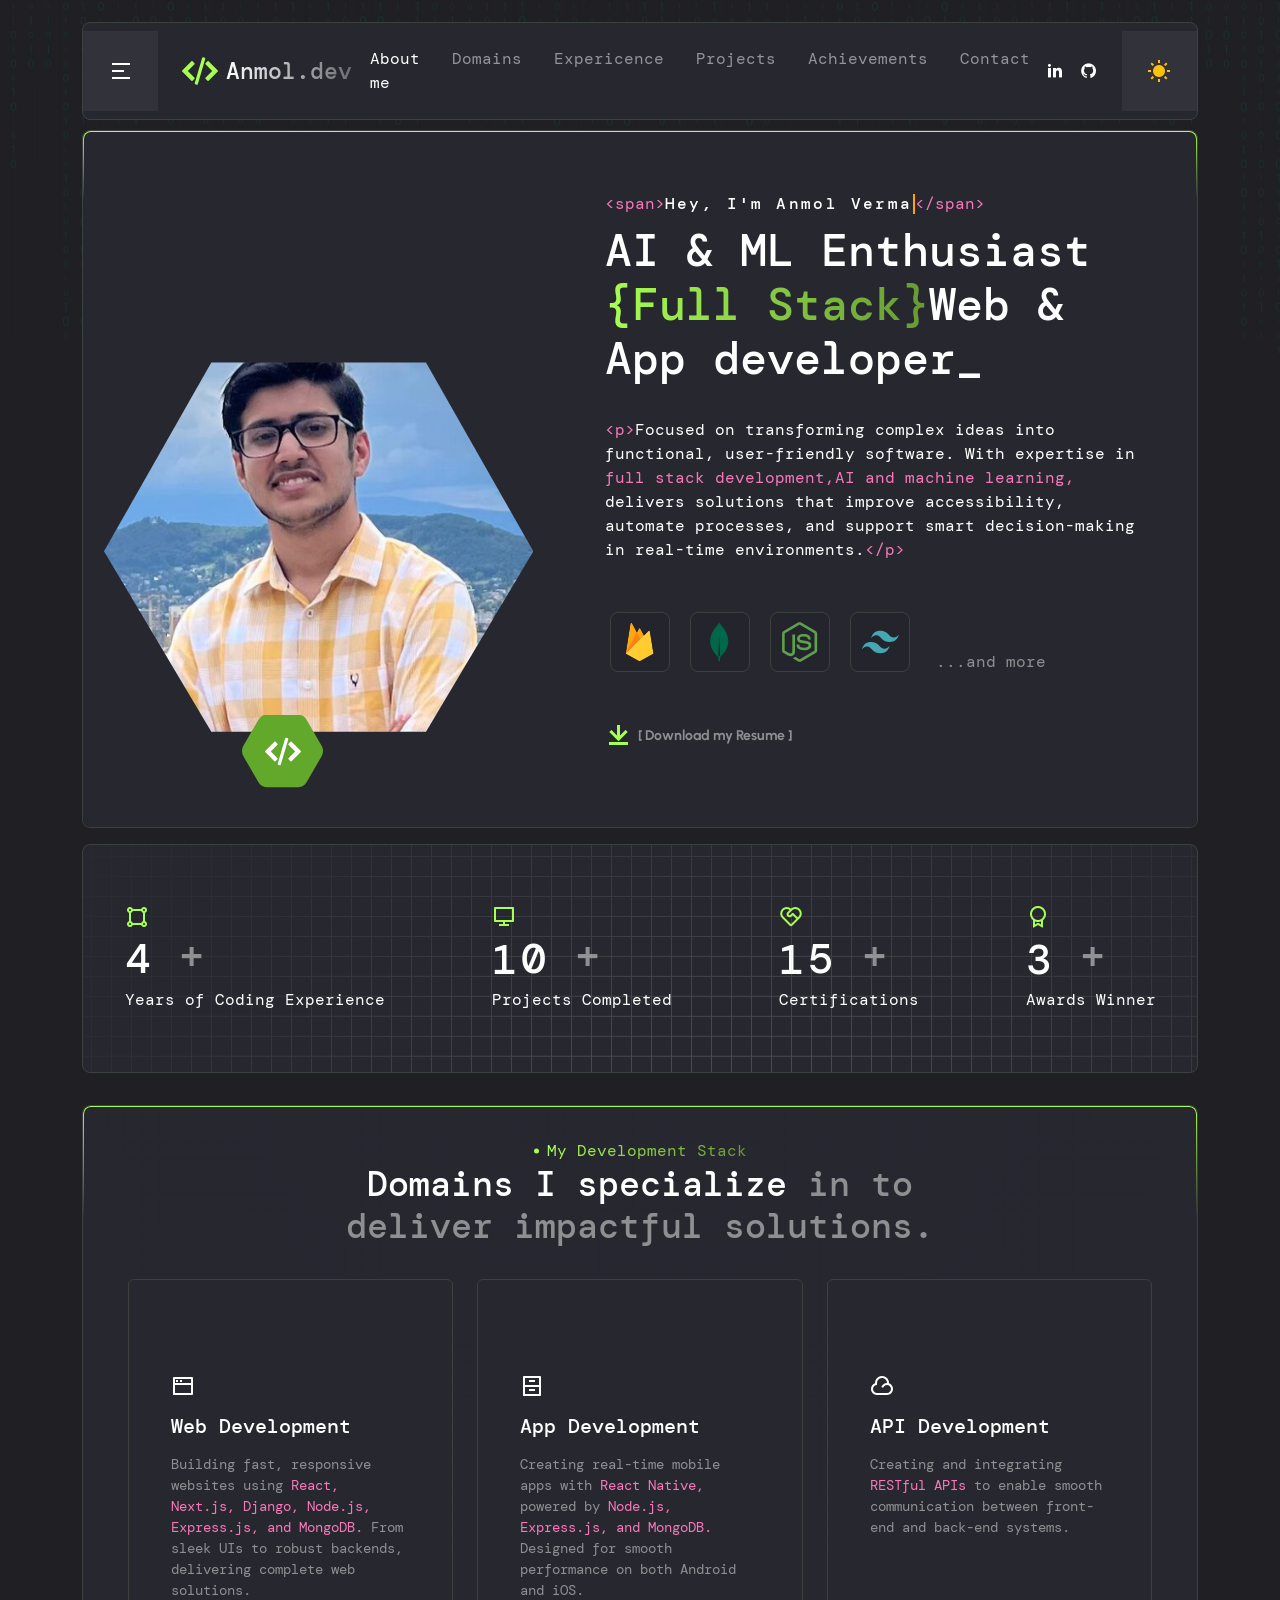
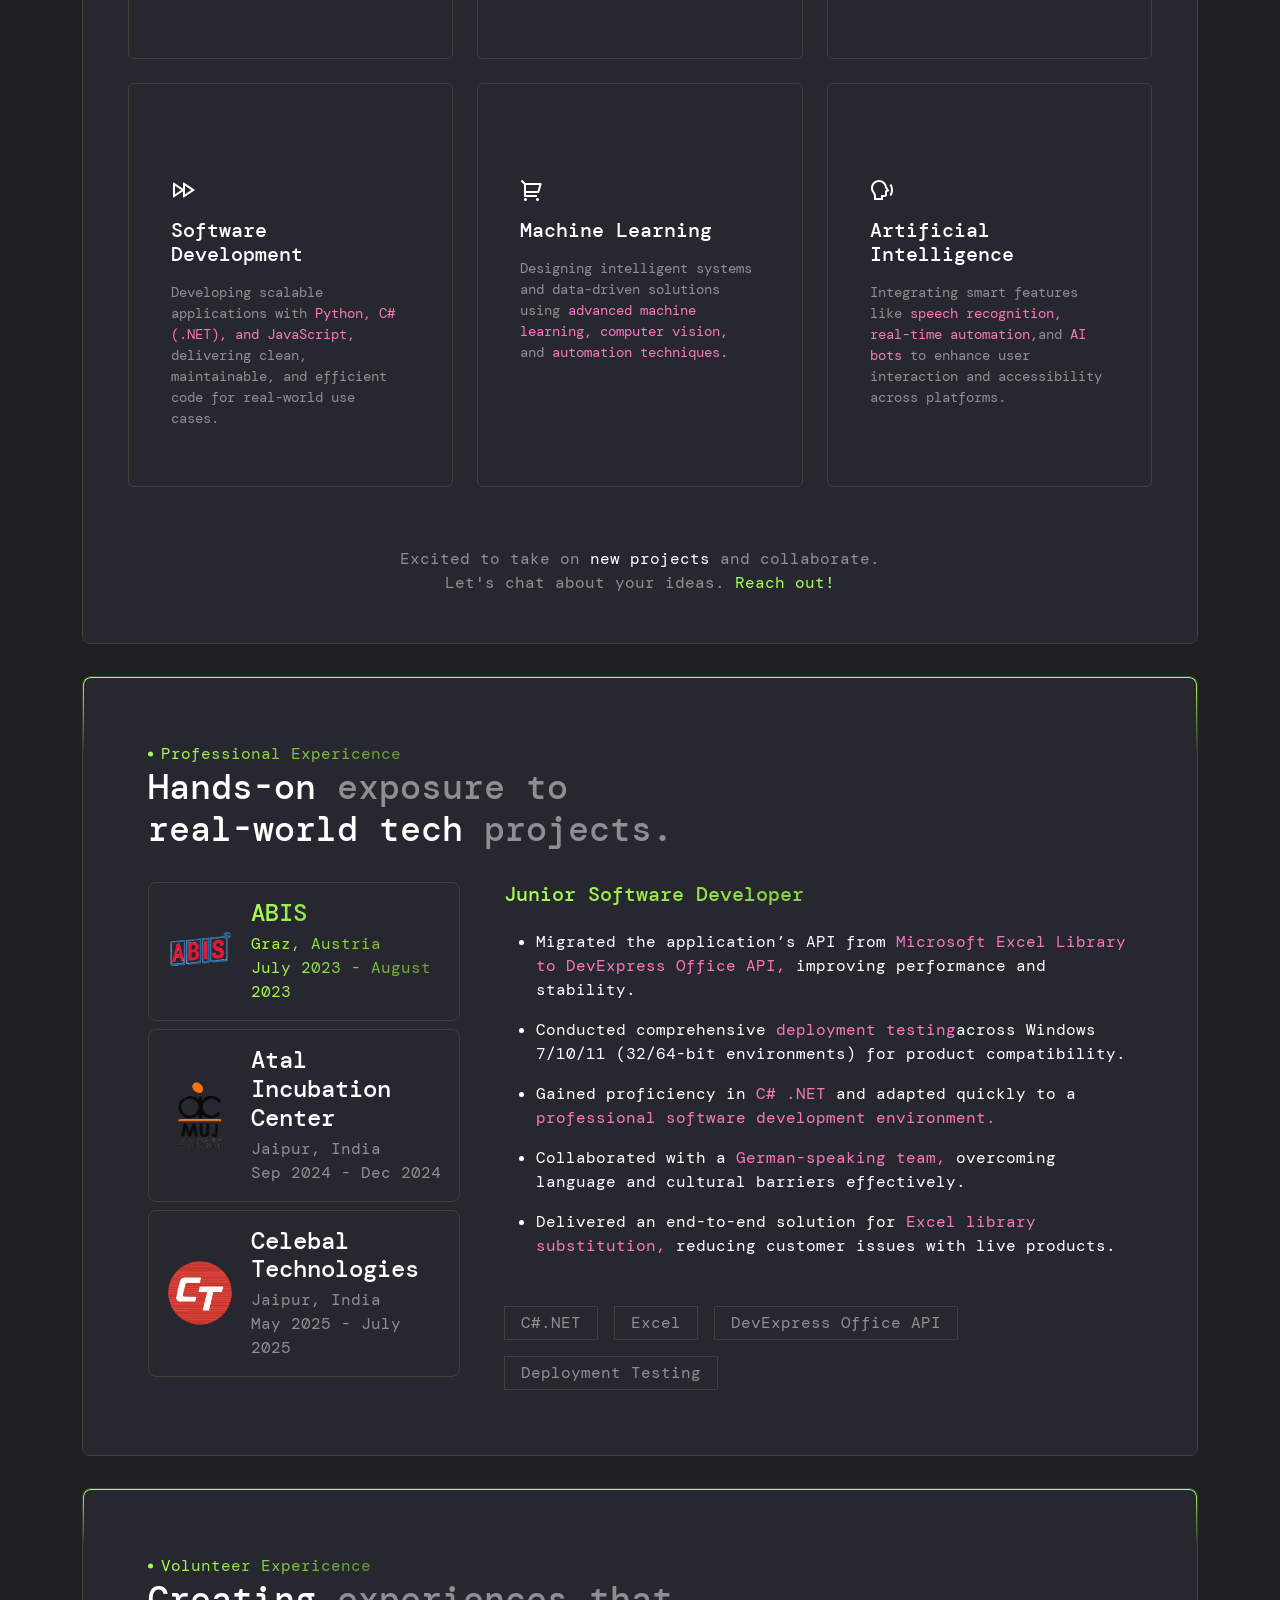
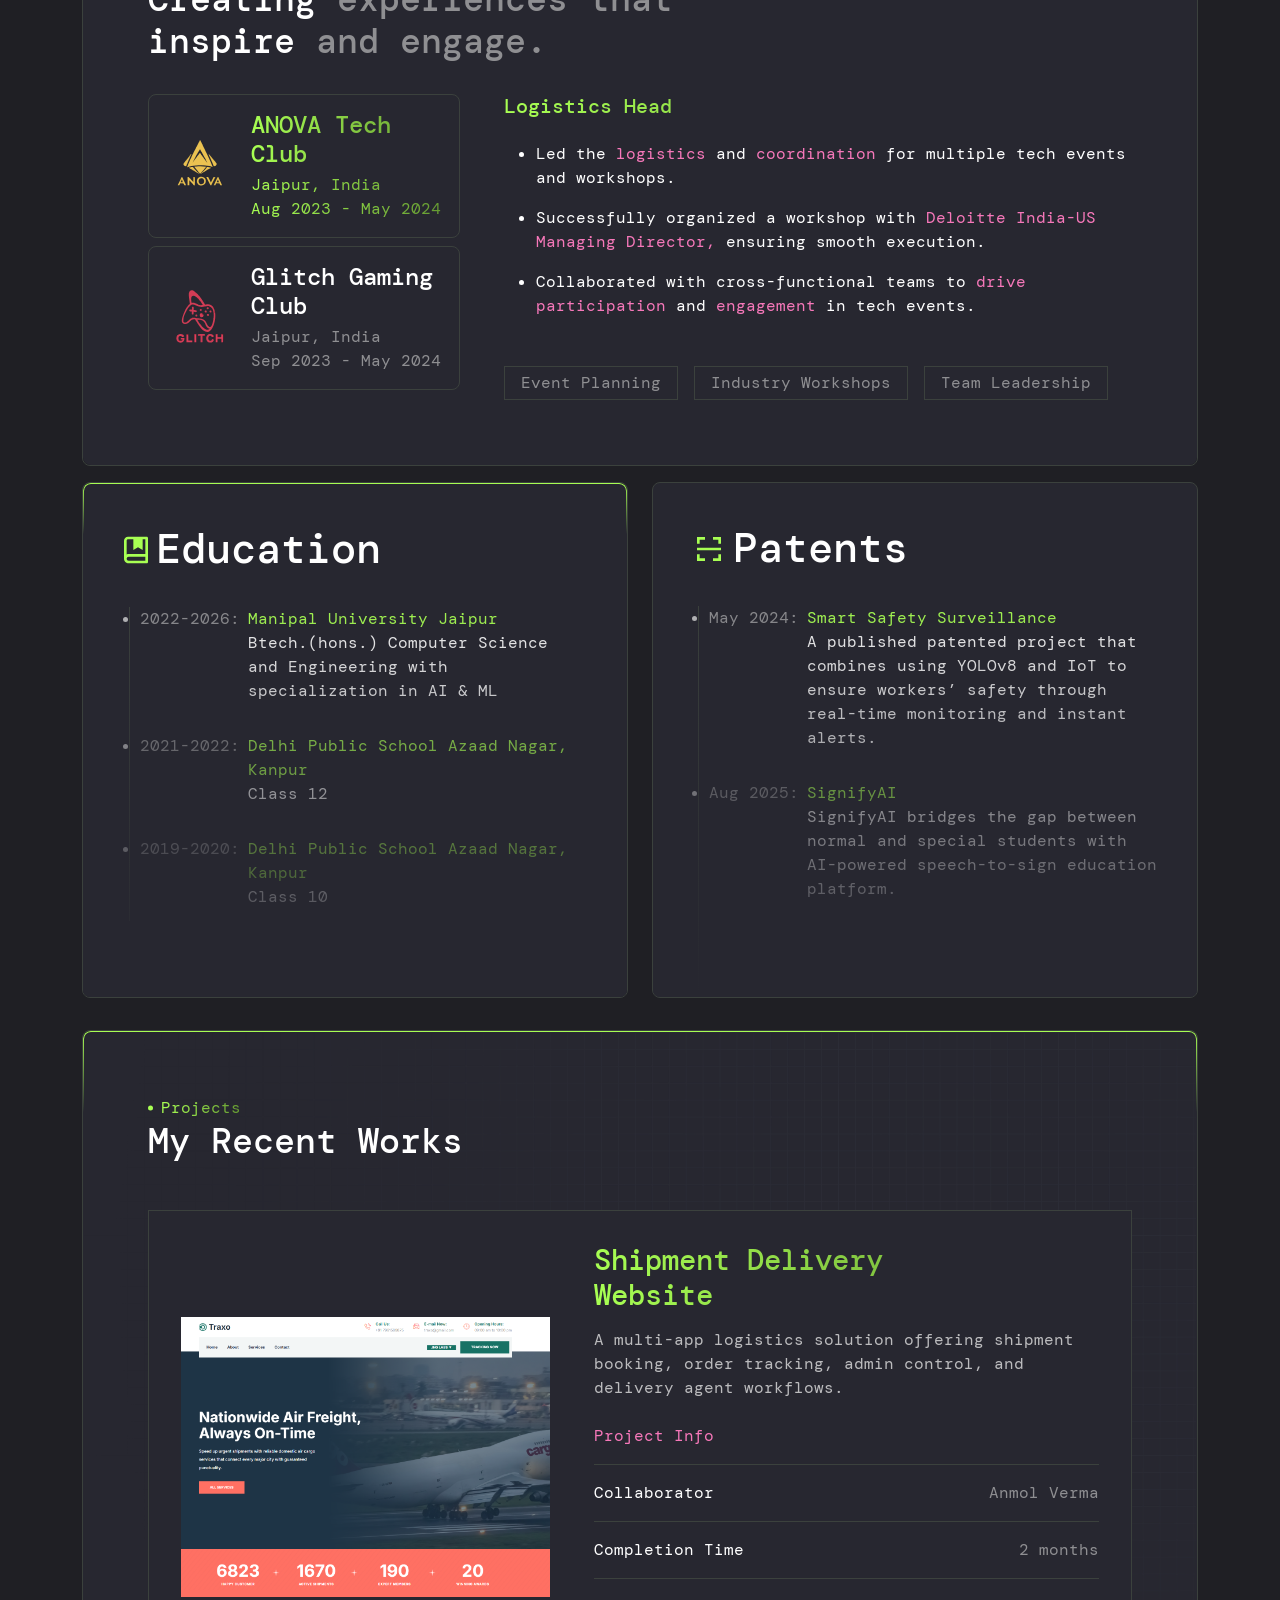
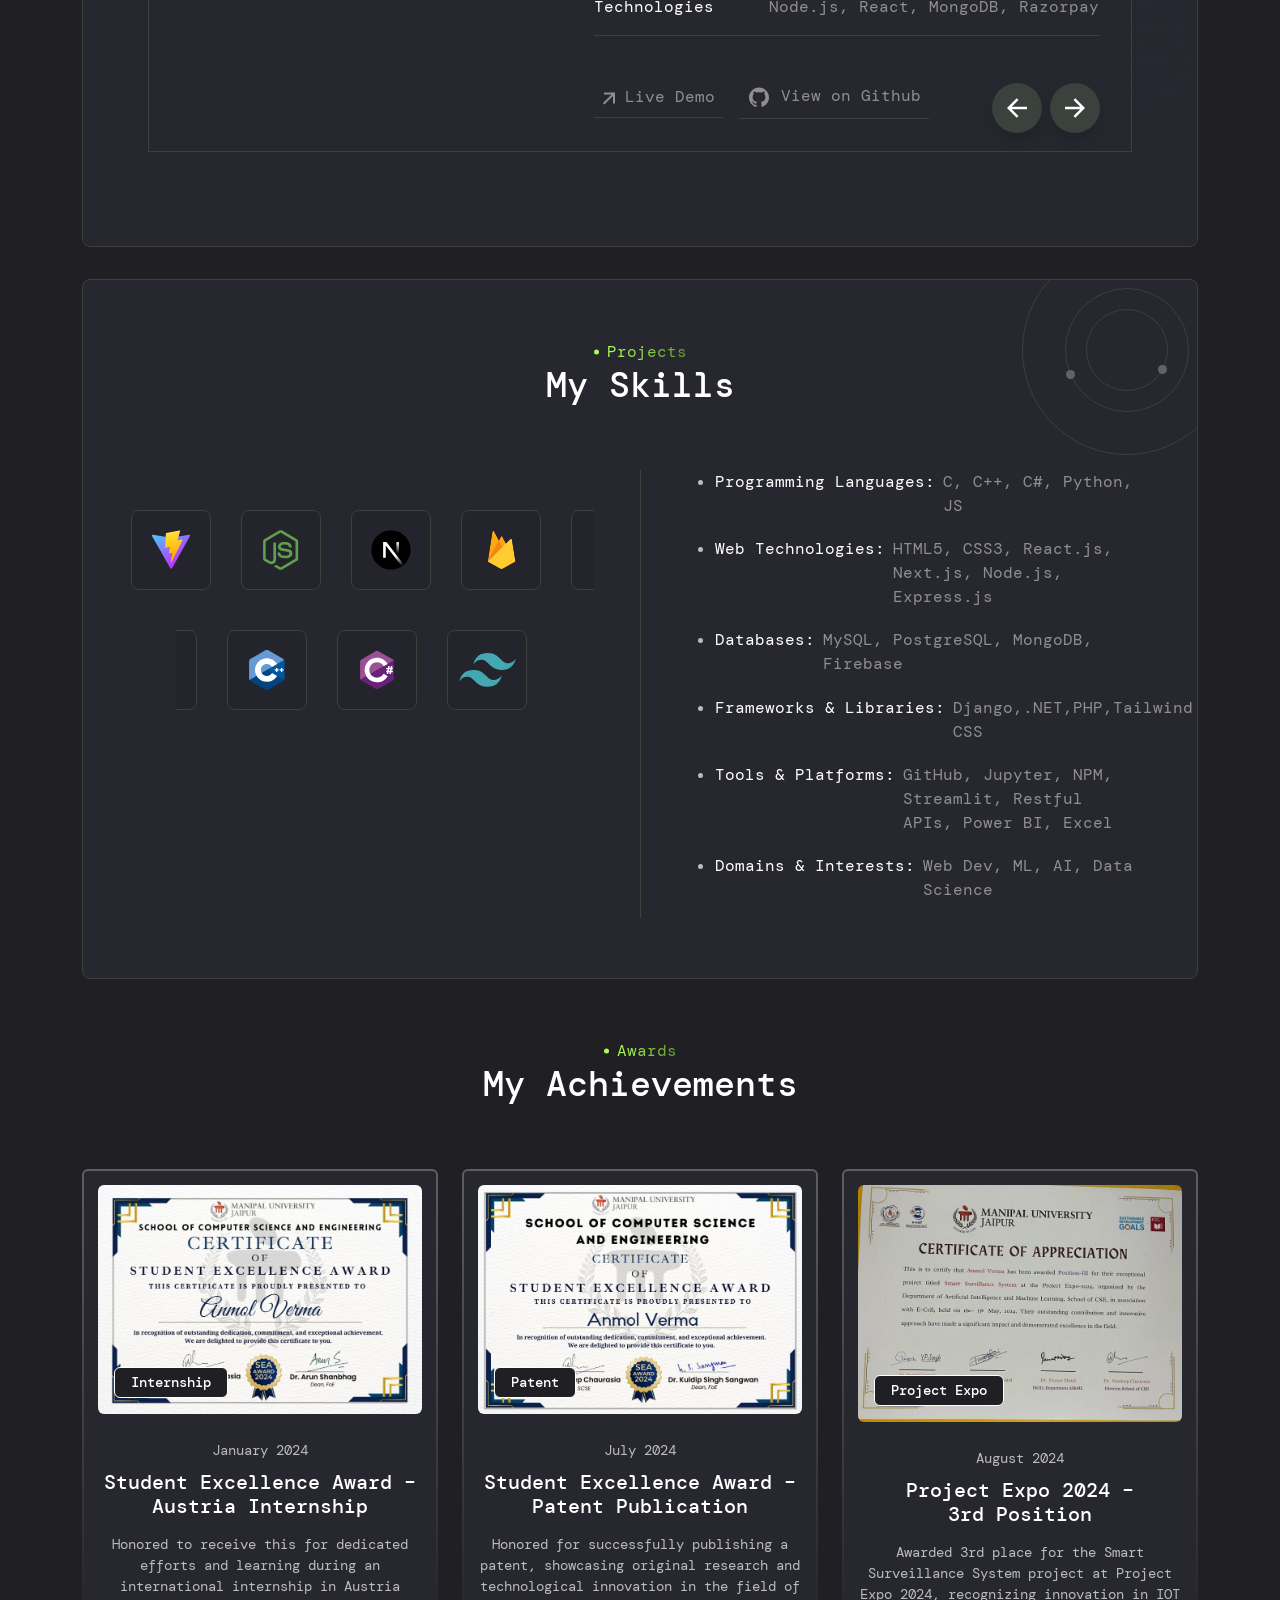
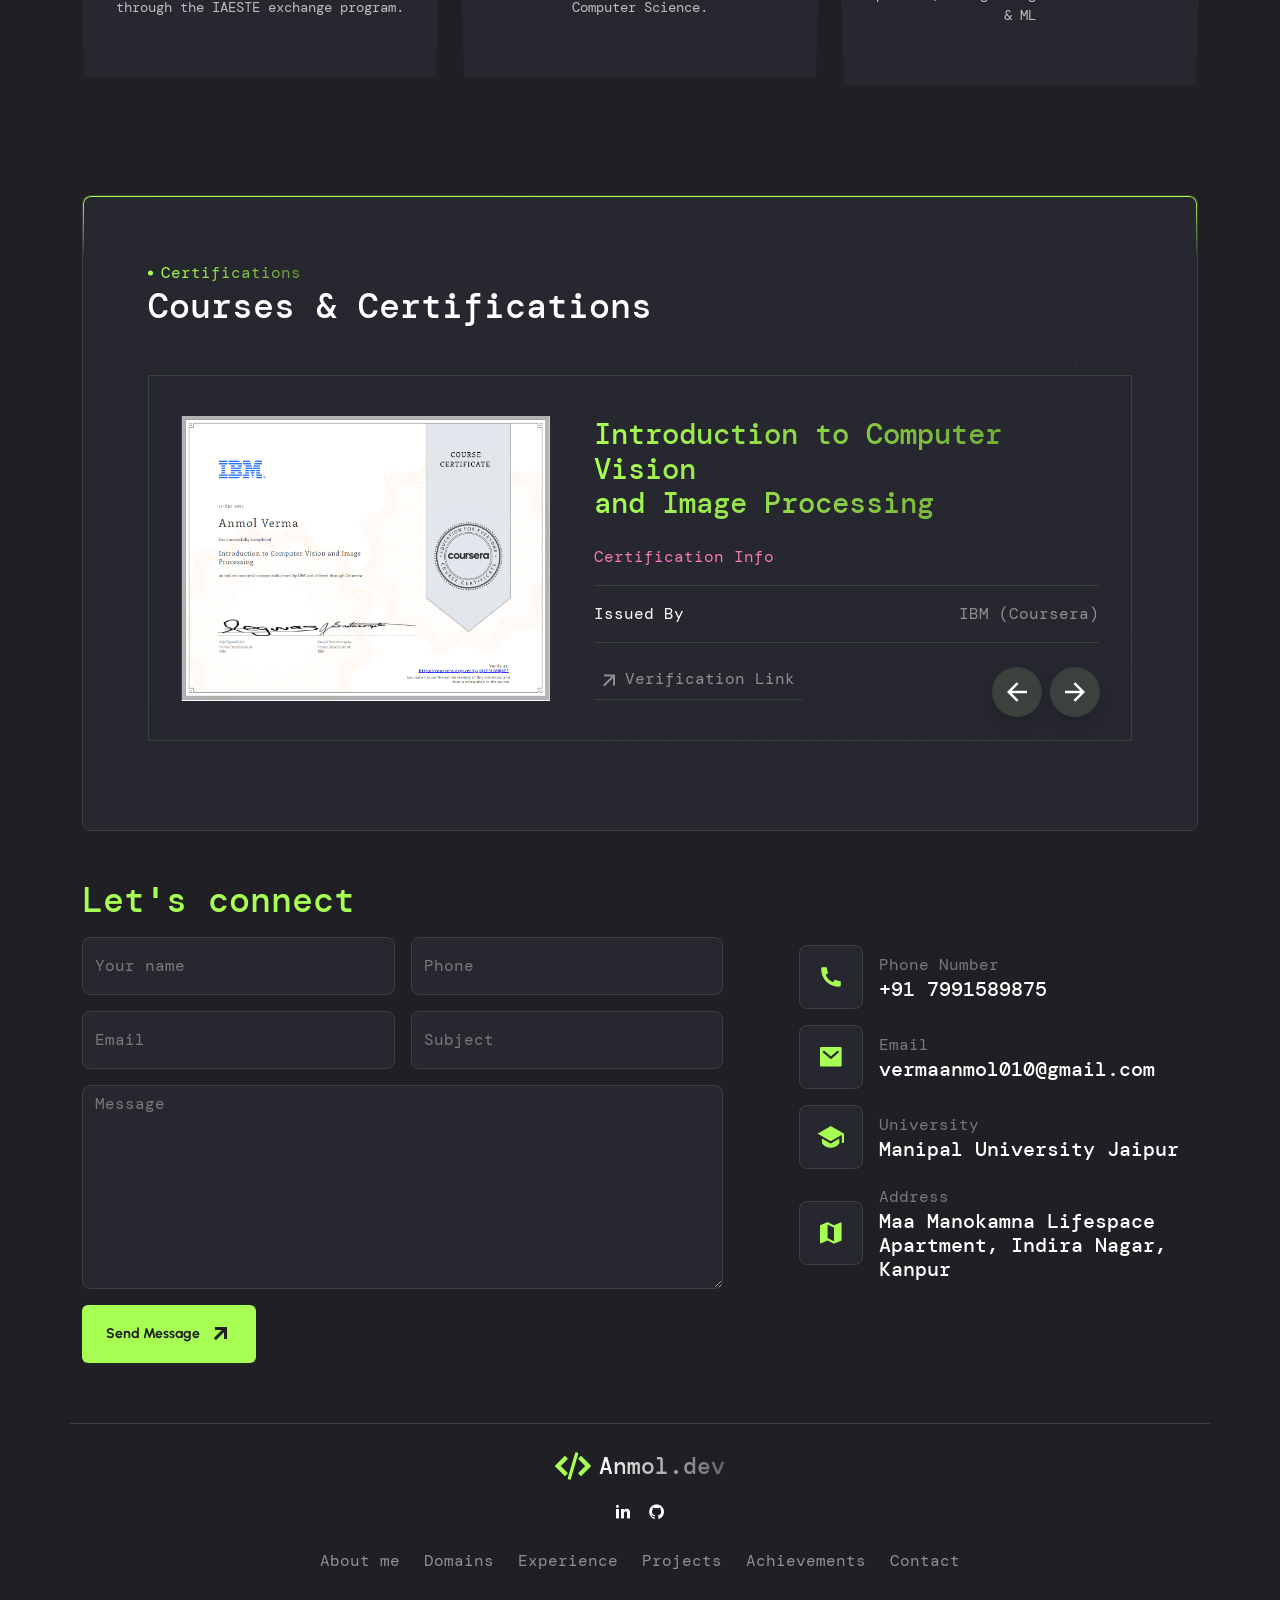
==== commit 21513290: "third commit" ====
--- a/index.html
+++ b/index.html
@@ -2784,47 +2784,48 @@
                       
                             <!-- Netlify Form -->
                             <form name="contact" method="POST" data-netlify="true" netlify-honeypot="bot-field" id="contact-form">
-                              <input type="hidden" name="form-name" value="contact" />
-                      
-                              <!-- Honeypot field -->
-                              <p style="display:none;">
-                                <label>Don’t fill this out: <input name="bot-field" /></label>
-                              </p>
-                      
-                              <div class="row g-3">
-                                <div class="col-md-6">
-                                  <input type="text" class="form-control bg-3 border border-1 rounded-3"
-                                         id="name" name="name" placeholder="Your name" aria-label="username" required />
-                                </div>
-                                <div class="col-md-6">
-                                  <input type="text" class="form-control bg-3 border border-1 rounded-3"
-                                         id="phone" name="phone" placeholder="Phone" aria-label="phone" />
-                                </div>
-                                <div class="col-md-6">
-                                  <input type="email" class="form-control bg-3 border border-1 rounded-3"
-                                         id="email" name="email" placeholder="Email" aria-label="email" required />
-                                </div>
-                                <div class="col-md-6">
-                                  <input type="text" class="form-control bg-3 border border-1 rounded-3"
-                                         id="subject" name="subject" placeholder="Subject" aria-label="subject" />
-                                </div>
-                                <div class="col-12">
-                                  <textarea class="form-control bg-3 border border-1 rounded-3"
-                                            id="message" name="message" placeholder="Message" aria-label="With textarea" required></textarea>
-                                </div>
-                                <div class="col-12">
-                                  <button type="submit" class="btn btn-primary-2 rounded-2">
-                                    Send Message
-                                    <i class="ri-arrow-right-up-line"></i>
-                                  </button>
-                                </div>
-                              </div>
-                      
-                              <!-- Success message -->
-                              <p id="form-success" style="display:none; color:green; margin-top:10px;">
-                                ✅ Thank you! Your message has been sent successfully.
-                              </p>
-                            </form>
+                                <input type="hidden" name="form-name" value="contact" />
+                              
+                                <!-- Honeypot field -->
+                                <p style="display:none;">
+                                  <label>Don’t fill this out: <input name="bot-field" /></label>
+                                </p>
+                              
+                                <div class="row g-3">
+                                  <div class="col-md-6">
+                                    <input type="text" class="form-control bg-3 border border-1 rounded-3"
+                                           id="name" name="name" placeholder="Your name" aria-label="username" required />
+                                  </div>
+                                  <div class="col-md-6">
+                                    <input type="text" class="form-control bg-3 border border-1 rounded-3"
+                                           id="phone" name="phone" placeholder="Phone" aria-label="phone" />
+                                  </div>
+                                  <div class="col-md-6">
+                                    <input type="email" class="form-control bg-3 border border-1 rounded-3"
+                                           id="email" name="email" placeholder="Email" aria-label="email" required />
+                                  </div>
+                                  <div class="col-md-6">
+                                    <input type="text" class="form-control bg-3 border border-1 rounded-3"
+                                           id="subject" name="subject" placeholder="Subject" aria-label="subject" />
+                                  </div>
+                                  <div class="col-12">
+                                    <textarea class="form-control bg-3 border border-1 rounded-3"
+                                              id="message" name="message" placeholder="Message" aria-label="With textarea" required></textarea>
+                                  </div>
+                                  <div class="col-12">
+                                    <button type="submit" class="btn btn-primary-2 rounded-2">
+                                      Send Message
+                                      <i class="ri-arrow-right-up-line"></i>
+                                    </button>
+                                  </div>
+                                </div>
+                              
+                                <!-- Success message -->
+                                <p id="form-success" style="display:none; color:green; margin-top:10px;">
+                                  ✅ Thank you! Your message has been sent successfully.
+                                </p>
+                              </form>
+                              
                           </div>
                           <div class="z-0 bg-primary-dark rectangle-bg z-1 rounded-3"></div>
                         </div>
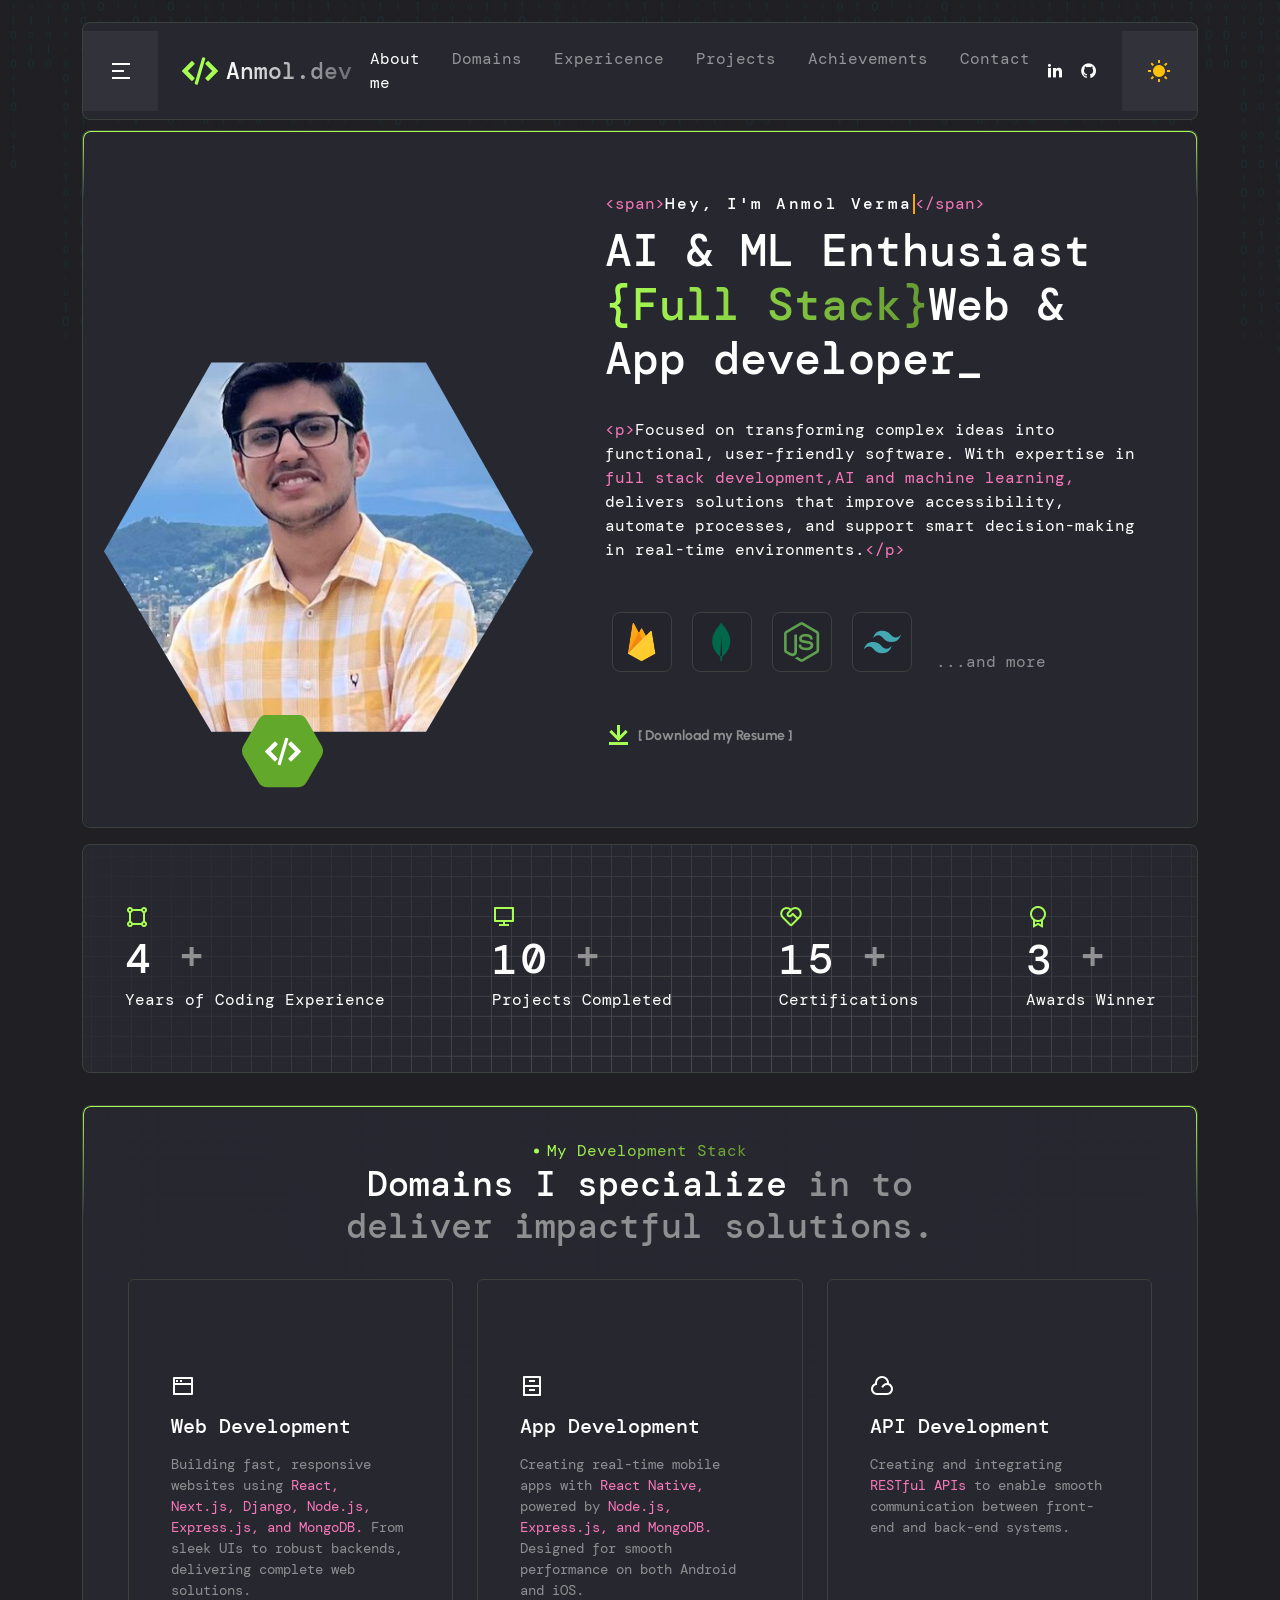
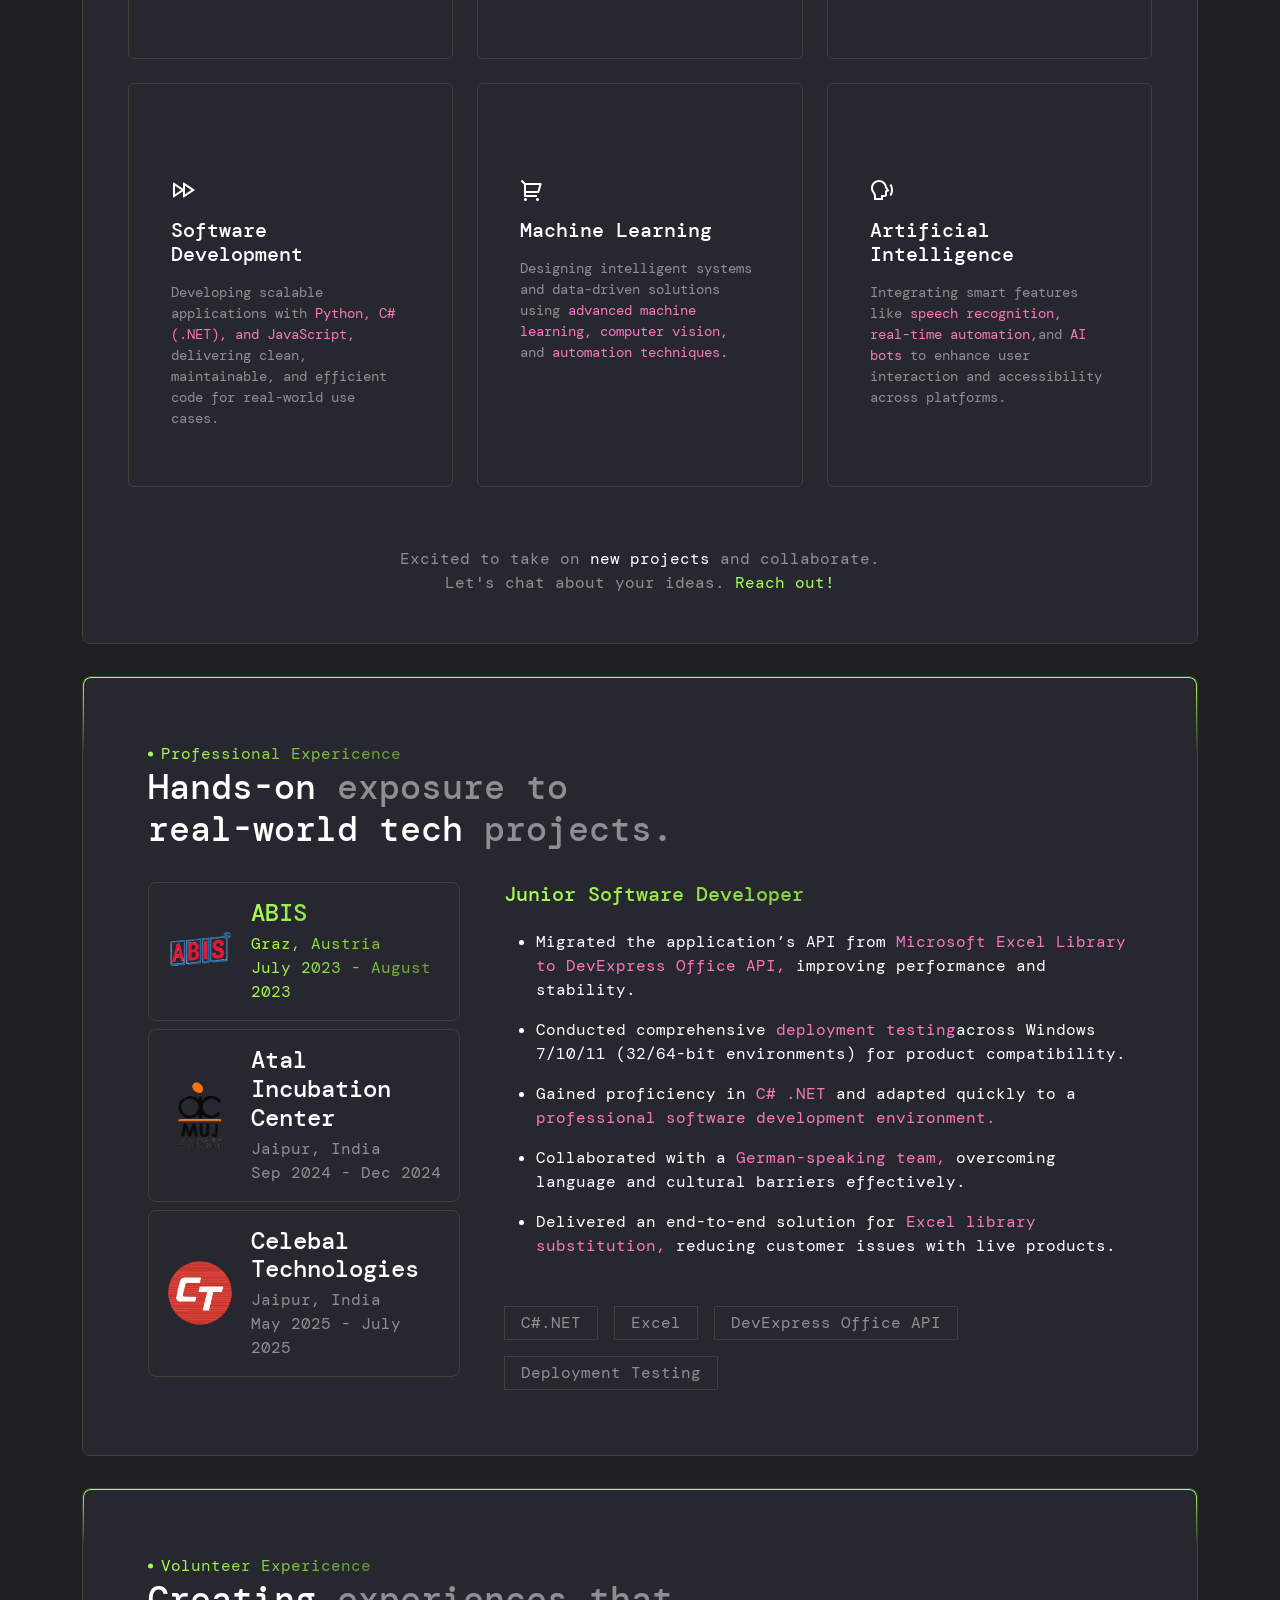
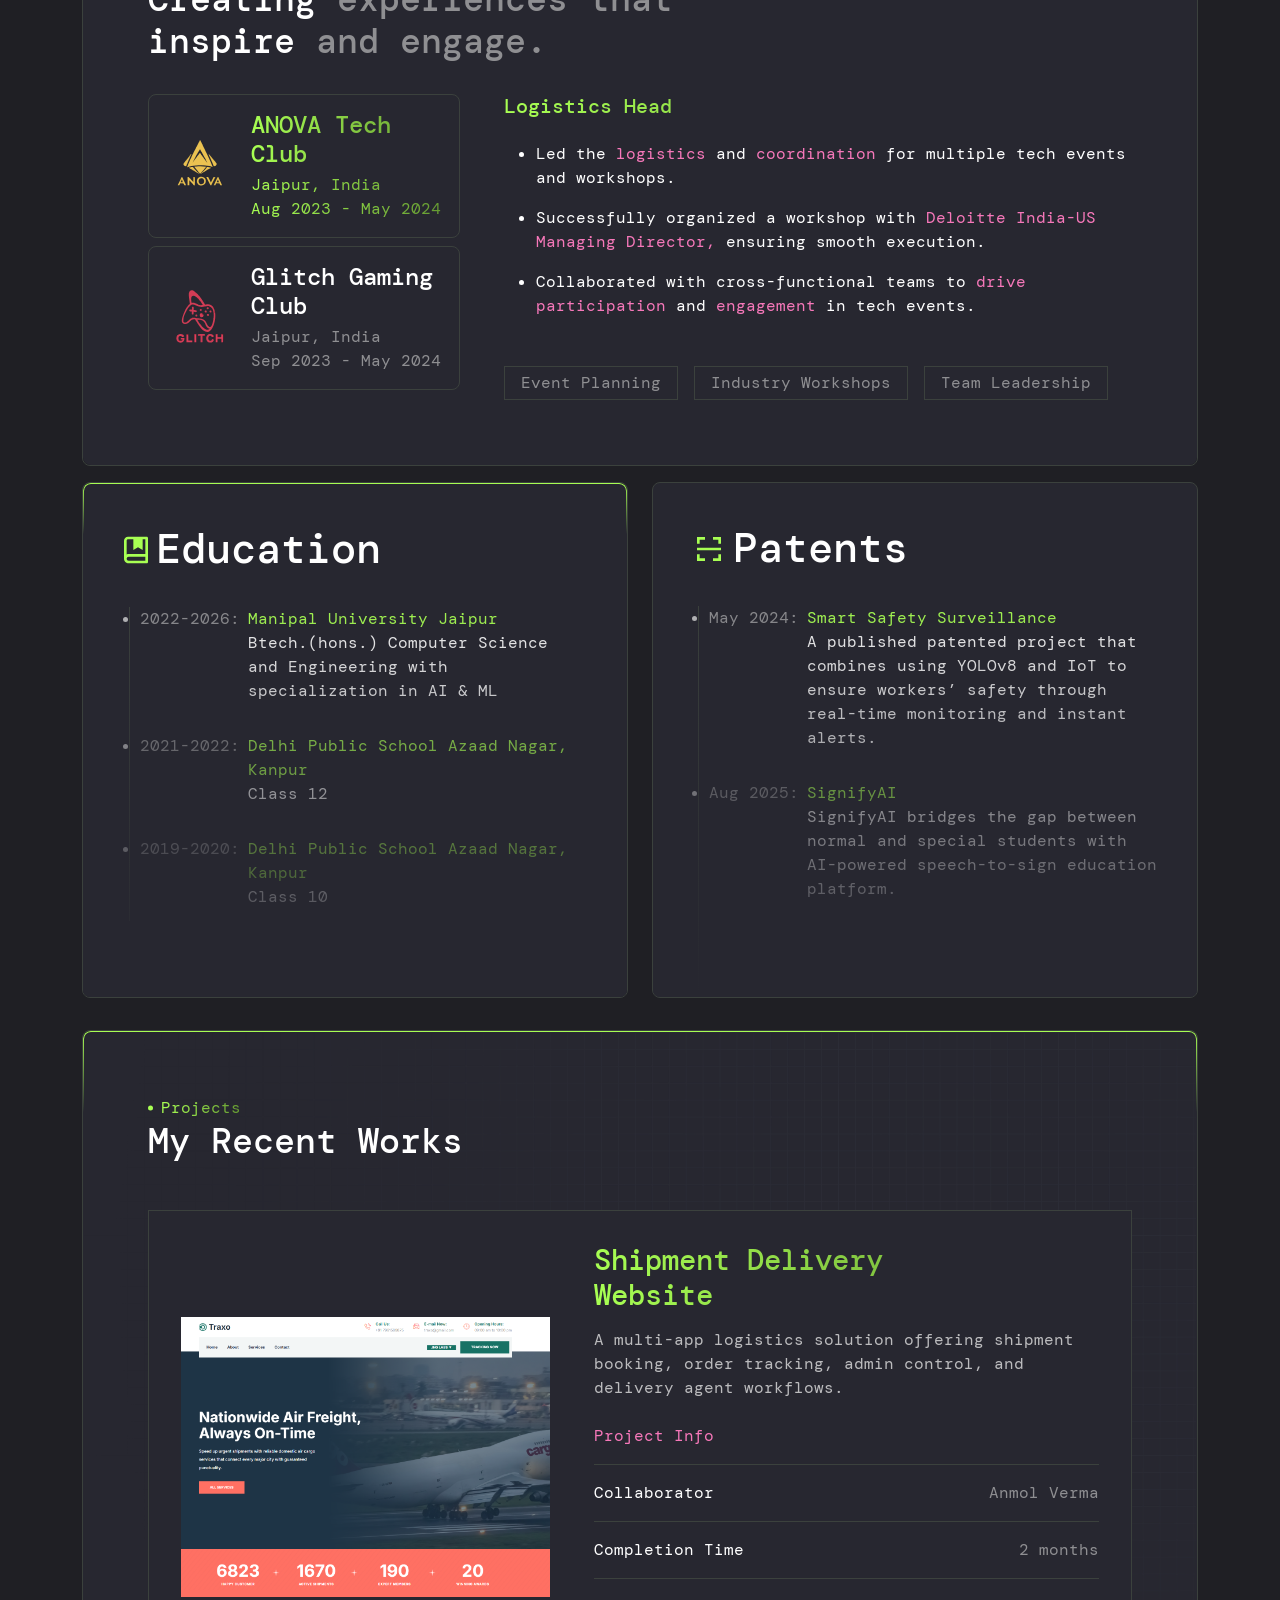
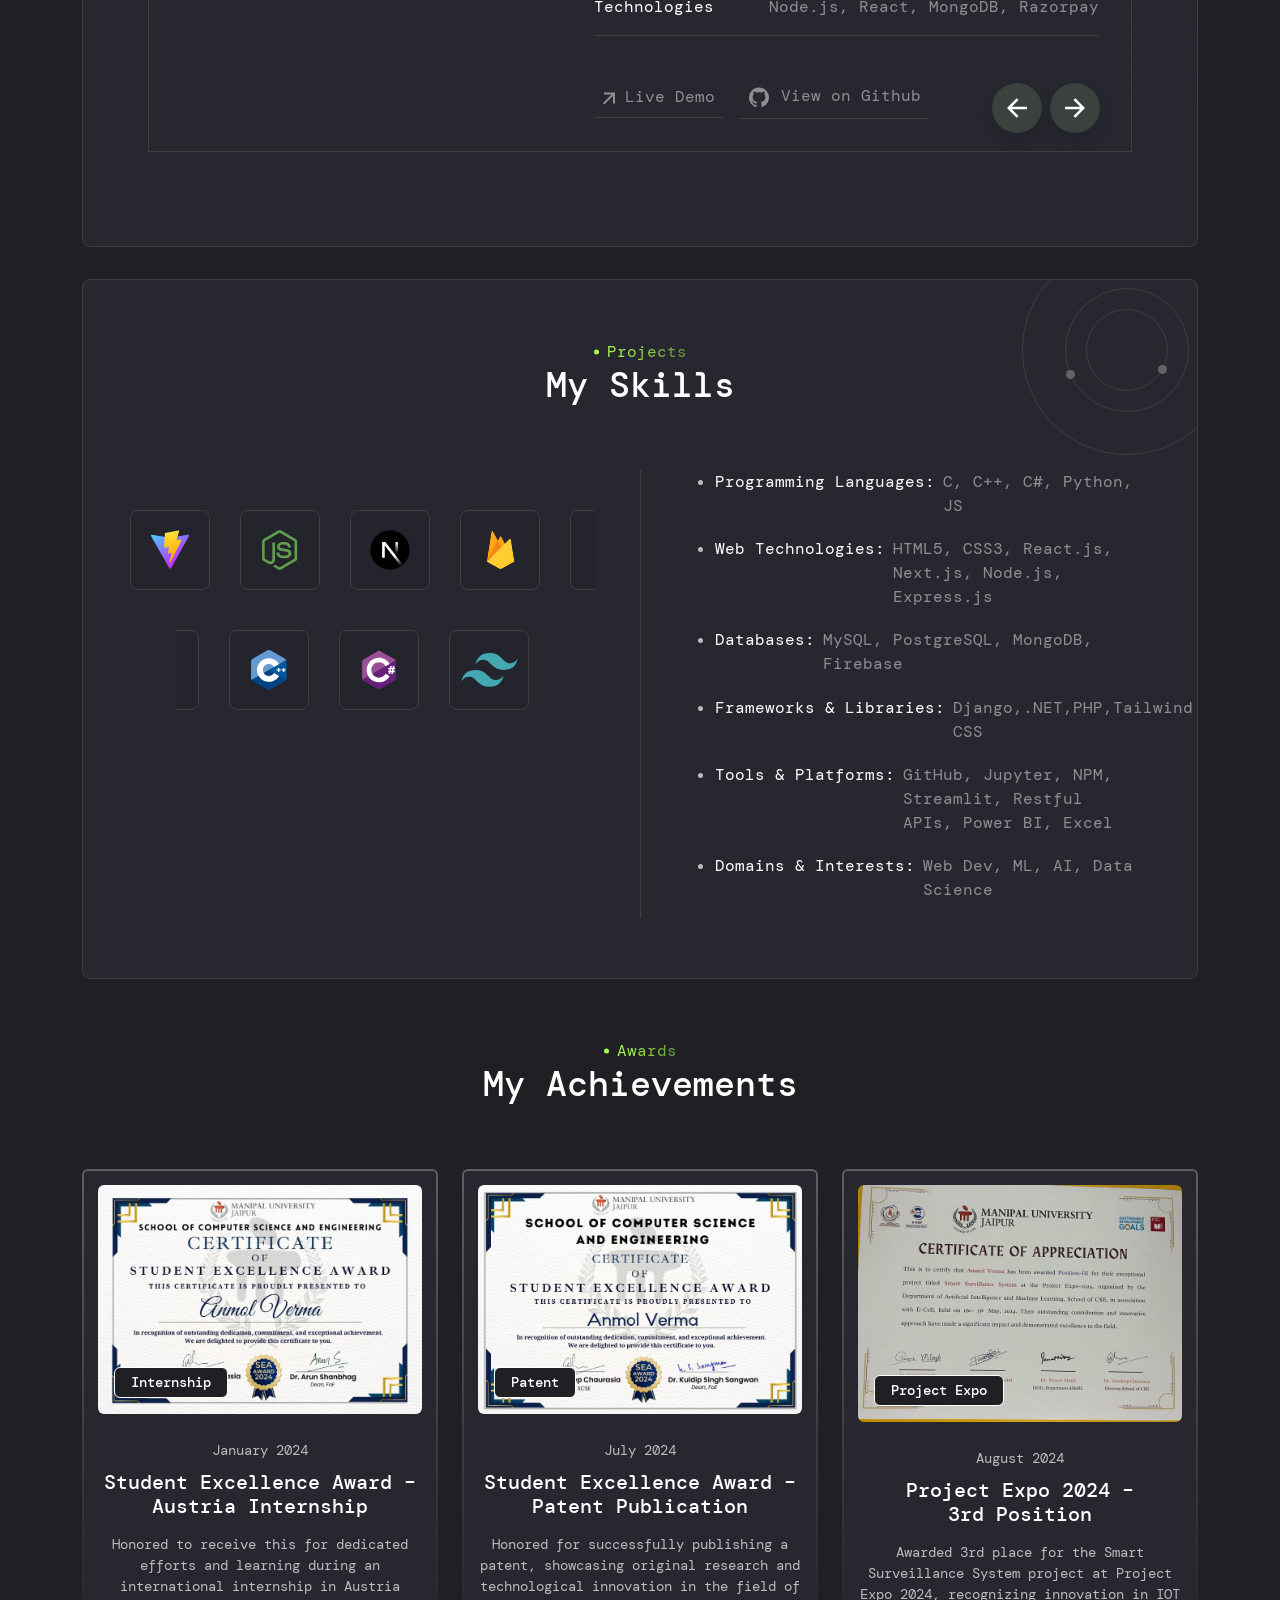
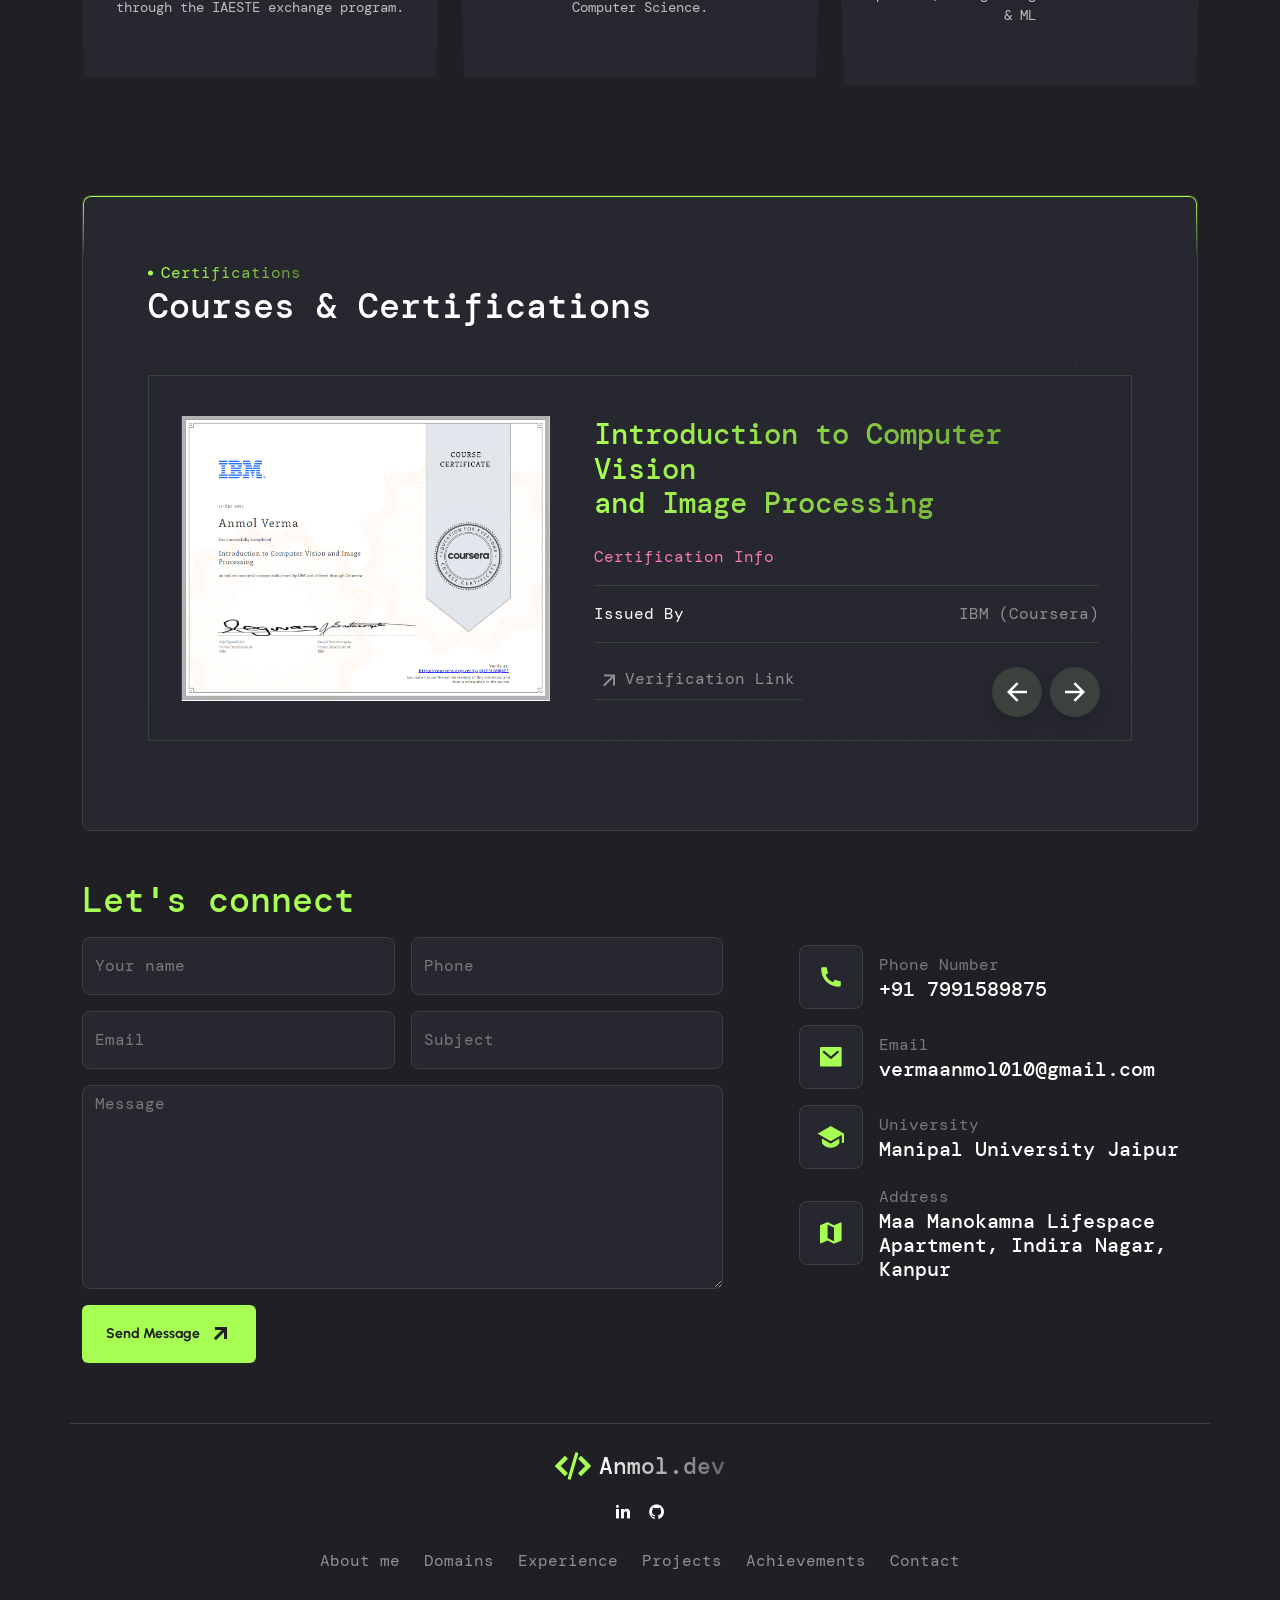
==== commit b074022b: "4th commit" ====
--- a/index.html
+++ b/index.html
@@ -3006,20 +3006,25 @@
 </script>
 
 <script>
-    document.getElementById("contact-form").addEventListener("submit", function (e) {
-      e.preventDefault(); // prevent default redirect
+    const form = document.getElementById('contact-form');
+    const successMsg = document.getElementById('form-success');
     
-      const form = e.target;
-    
+    form.addEventListener('submit', function (e) {
+      e.preventDefault();
+      
+      const formData = new FormData(form);
+      formData.append('form-name', form.getAttribute('name')); // Ensure form-name is included
+      
       fetch("/", {
         method: "POST",
-        body: new FormData(form)
+        body: formData
       })
       .then(() => {
-        document.getElementById("form-success").style.display = "block";
+        successMsg.style.display = "block";
         form.reset();
       })
-      .catch(() => alert("Oops! Something went wrong."));
+      .catch((err) => alert("Error: " + err));
     });
     </script>
+    
     
